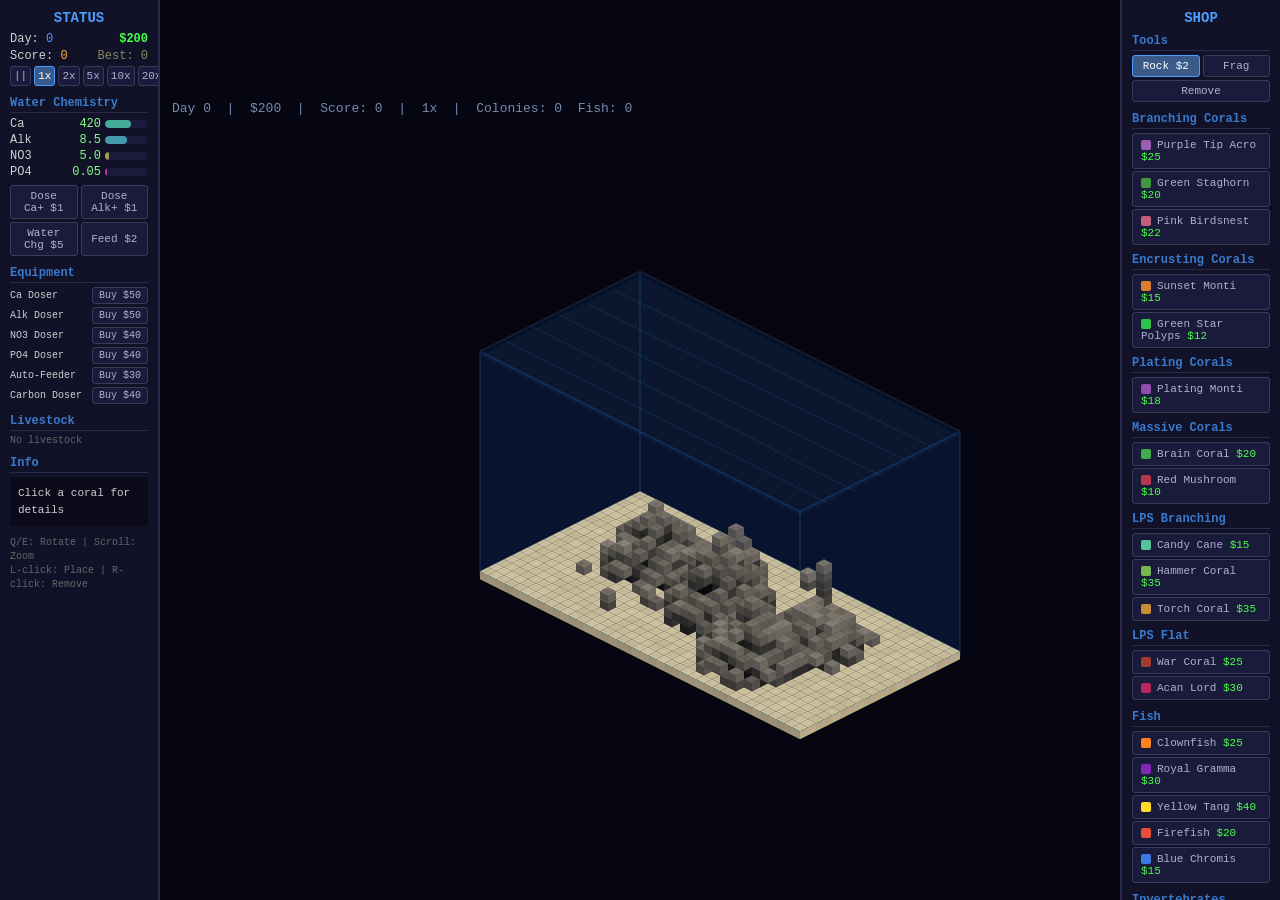
==== reef-tank-sim/index.html @ ba135fde "Initial site" ====
<!DOCTYPE html>
<html lang="en">
<head>
<meta charset="UTF-8">
<title>Reef Tank Simulator</title>
<style>
* { margin: 0; padding: 0; box-sizing: border-box; }
body { background: #0a0a1a; color: #d0d0d0; font-family: 'Courier New', monospace; overflow: hidden; }
#game { display: flex; height: 100vh; }
.panel { width: 220px; background: #111128; padding: 10px; overflow-y: auto; font-size: 12px; }
#leftPanel { border-right: 2px solid #2a2a4a; }
#rightPanel { border-left: 2px solid #2a2a4a; }
#viewport { flex: 1; display: flex; align-items: center; justify-content: center; position: relative; background: #060612; }
canvas#tank { display: block; cursor: crosshair; }
canvas#hit { display: none; }
.panel h2 { color: #4a9eff; font-size: 14px; margin-bottom: 6px; text-align: center; }
.panel h3 { color: #3a7acc; font-size: 12px; margin: 8px 0 4px; border-bottom: 1px solid #2a2a4a; padding-bottom: 2px; }
.section { margin-bottom: 10px; }
.row { display: flex; align-items: center; gap: 6px; margin: 3px 0; }
button { background: #1a1a3a; color: #b0b0d0; border: 1px solid #3a3a5a; padding: 4px 8px; cursor: pointer; font-family: inherit; font-size: 11px; border-radius: 3px; }
button:hover { background: #2a2a5a; }
button.active { background: #3a5a8a; border-color: #4a9eff; color: #fff; }
.time-btns { display: flex; gap: 3px; }
.time-btns button { flex: 1; padding: 3px; }
.species-btn { display: block; width: 100%; text-align: left; margin: 2px 0; padding: 5px 8px; }
.species-btn .swatch { display: inline-block; width: 10px; height: 10px; border-radius: 2px; margin-right: 6px; vertical-align: middle; }
.tool-btns { display: flex; gap: 3px; flex-wrap: wrap; }
.tool-btns button { flex: 1; min-width: 50px; }
#info { background: #0a0a1a; padding: 8px; border-radius: 4px; min-height: 40px; font-size: 11px; line-height: 1.5; }
.hint { color: #666; font-size: 10px; margin-top: 8px; line-height: 1.4; }
.chem-row { display: flex; align-items: center; margin: 2px 0; }
.chem-label { width: 36px; }
.chem-val { width: 55px; text-align: right; margin-right: 4px; }
.chem-bar { flex: 1; height: 8px; background: #1a1a3a; border-radius: 4px; overflow: hidden; }
.chem-fill { height: 100%; border-radius: 4px; }
.action-btns { display: grid; grid-template-columns: 1fr 1fr; gap: 3px; margin-top: 6px; }
.equip-row { display: flex; align-items: center; gap: 4px; margin: 3px 0; font-size: 10px; }
.equip-row label { flex: 1; }
.equip-row input[type=checkbox] { margin: 0; }
.equip-buy { font-size: 10px; padding: 2px 6px; }
.equip-pm { font-size: 11px; padding: 1px 5px; min-width: 20px; cursor: pointer; background: #334; color: #ccc; border: 1px solid #556; border-radius: 3px; }
.equip-pm:hover { background: #445; }
.equip-val { min-width: 28px; text-align: center; display: inline-block; }
</style>
</head>
<body>
<div id="game">
  <div id="leftPanel" class="panel">
    <h2>STATUS</h2>
    <div class="section">
      <div class="row" style="justify-content:space-between">
        <label>Day: <span id="dayNum" style="color:#4a9eff">0</span></label>
        <label style="color:#4aff4a;font-weight:bold">$<span id="cashDisplay">200</span></label>
      </div>
      <div class="row" style="justify-content:space-between">
        <label>Score: <span id="scoreDisplay" style="color:#ffaa44">0</span></label>
        <label style="color:#886">Best: <span id="hiScoreDisplay">0</span></label>
      </div>
      <div class="time-btns">
        <button onclick="setSpeed(0)" id="sp0">||</button>
        <button onclick="setSpeed(1)" id="sp1" class="active">1x</button>
        <button onclick="setSpeed(2)" id="sp2">2x</button>
        <button onclick="setSpeed(5)" id="sp5">5x</button>
        <button onclick="setSpeed(10)" id="sp10">10x</button>
        <button onclick="setSpeed(20)" id="sp20">20x</button>
      </div>
    </div>
    <div class="section">
      <h3>Water Chemistry</h3>
      <div id="chemDisplay"></div>
      <div class="action-btns">
        <button onclick="doseCa()">Dose Ca+ $1</button>
        <button onclick="doseAlk()">Dose Alk+ $1</button>
        <button onclick="waterChange()">Water Chg $5</button>
        <button onclick="feed()">Feed $2</button>
      </div>
    </div>
    <div class="section">
      <h3>Equipment</h3>
      <div id="equipPanel"></div>
    </div>
    <div class="section">
      <h3>Livestock</h3>
      <div id="livestockList" style="font-size:10px;max-height:120px;overflow-y:auto"></div>
    </div>
    <div class="section">
      <h3>Info</h3>
      <div id="info">Click a coral for details</div>
    </div>
    <div class="hint">
      Q/E: Rotate | Scroll: Zoom<br>
      L-click: Place | R-click: Remove
    </div>
  </div>
  <div id="viewport">
    <canvas id="tank"></canvas>
    <canvas id="hit"></canvas>
  </div>
  <div id="rightPanel" class="panel">
    <h2>SHOP</h2>
    <div class="section">
      <h3>Tools</h3>
      <div class="tool-btns">
        <button id="tool-rock" class="active" onclick="selectTool('rock')">Rock $2</button>
        <button id="tool-frag" onclick="selectTool('frag')">Frag</button>
        <button id="tool-remove" onclick="selectTool('remove')">Remove</button>
      </div>
    </div>
    <div class="section">
      <h3>Branching Corals</h3>
      <div id="branchingList"></div>
      <h3>Encrusting Corals</h3>
      <div id="encrustingList"></div>
      <h3>Plating Corals</h3>
      <div id="platingList"></div>
      <h3>Massive Corals</h3>
      <div id="massiveList"></div>
      <h3>LPS Branching</h3>
      <div id="lps_branchList"></div>
      <h3>LPS Flat</h3>
      <div id="lps_flatList"></div>
    </div>
    <div class="section">
      <h3>Fish</h3>
      <div id="fishShop"></div>
    </div>
    <div class="section">
      <h3>Invertebrates</h3>
      <div id="invertShop"></div>
    </div>
    <div class="section">
      <h3>Difficulty</h3>
      <div class="tool-btns">
        <button id="diff-easy" onclick="setDifficulty('easy')">Easy</button>
        <button id="diff-medium" class="active" onclick="setDifficulty('medium')">Medium</button>
        <button id="diff-hard" onclick="setDifficulty('hard')">Hard</button>
      </div>
      <h3>Presets</h3>
      <div class="tool-btns">
        <button onclick="generatePreset()">Random Reef</button>
        <button onclick="clearTank()">Clear All</button>
      </div>
    </div>
  </div>
</div>

<script>
// ============================================================
// CONFIGURATION
// ============================================================
const TANK_W = 40, TANK_D = 20, TANK_H = 28;
const TILE_W = 16, TILE_H = 8, BLOCK_H = 8;
const EMPTY = 0, SAND = 1, ROCK = 2, ALGAE = 3;
const CANVAS_W = 960, CANVAS_H = 720;
const SUBVOX = 3; // sub-voxels per macro-voxel axis (3×3×3 = 27 per macro cell)
function hash2(a,b){let h=Math.sin(a*127.1+b*311.7)*43758.5453;return h-Math.floor(h);}

// ============================================================
// SPECIES
// ============================================================
const SPECIES = [
  { id:0, name:'Purple Tip Acro', type:'branching', subType:'branching', baseColor:[155,95,175], tipColor:[120,165,240],
    variant:{base:[155,95,175],accent:[120,165,240]},
    growthRate:0.075, maxSize:400 },
  { id:1, name:'Green Staghorn', type:'branching', subType:'branching', baseColor:[65,150,65], tipColor:[105,215,125],
    variant:{base:[65,150,65],accent:[105,215,125]},
    growthRate:0.06, maxSize:500 },
  { id:2, name:'Pink Birdsnest', type:'branching', subType:'branching', baseColor:[195,95,125], tipColor:[235,155,175],
    variant:{base:[195,95,125],accent:[235,155,175]},
    growthRate:0.1, maxSize:350 },
  { id:3, name:'Sunset Monti', type:'encrusting', subType:'encrusting', baseColor:[220,125,45],
    variant:{base:[220,125,45],accent:[255,200,80]},
    growthRate:0.06, maxSize:500 },
  { id:4, name:'Green Star Polyps', type:'encrusting', subType:'encrusting', baseColor:[45,195,75],
    variant:{base:[45,195,75],accent:[160,255,180]},
    growthRate:0.1, maxSize:700 },
  { id:5, name:'Plating Monti', type:'plating', subType:'plating', baseColor:[145,75,175],
    variant:{base:[145,75,175],accent:[220,160,255]},
    growthRate:0.04, maxSize:400 },
  { id:6, name:'Brain Coral', type:'massive', subType:'massive', baseColor:[65,170,75],
    variant:{base:[65,170,75],accent:[180,230,120],ridgeFreq:3.5},
    growthRate:0.03, maxSize:280 },
  { id:7, name:'Red Mushroom', type:'massive', subType:'massive', baseColor:[180,55,75],
    variant:{base:[180,55,75],accent:[240,130,130],ridgeFreq:4.0},
    growthRate:0.04, maxSize:180 },
  { id:8, name:'Candy Cane', type:'lps_branch', subType:'lps_branch', baseColor:[85,195,155],
    variant:{base:[85,195,155],accent:[200,240,220],skeleton:[60,90,70],polypSize:2.0,polypRound:1.0,tentacles:false},
    growthRate:0.025, maxSize:220 },
  { id:9, name:'Hammer Coral', type:'lps_branch', subType:'lps_branch', baseColor:[120,180,80],
    variant:{base:[120,180,80],accent:[200,255,120],skeleton:[80,100,60],polypSize:2.0,polypRound:0.6,tentacles:true,tentacleLen:4,tentacleCount:10},
    growthRate:0.025, maxSize:250 },
  { id:10, name:'Torch Coral', type:'lps_branch', subType:'lps_branch', baseColor:[200,140,50],
    variant:{base:[200,140,50],accent:[255,220,100],skeleton:[90,80,60],polypSize:1.8,polypRound:0.6,tentacles:true,tentacleLen:5,tentacleCount:12},
    growthRate:0.025, maxSize:250 },
  { id:11, name:'War Coral', type:'lps_flat', subType:'lps_flat', baseColor:[160,60,50],
    variant:{base:[160,60,50],accent:[80,180,60],polypSize:1.6,polypSpacing:4.0,wallH:0.8},
    growthRate:0.025, maxSize:300 },
  { id:12, name:'Acan Lord', type:'lps_flat', subType:'lps_flat', baseColor:[180,40,90],
    variant:{base:[180,40,90],accent:[60,220,160],polypSize:2.0,polypSpacing:5.0,wallH:0.6},
    growthRate:0.03, maxSize:250 },
];

// Prices for corals
const CORAL_PRICES = [25, 20, 22, 15, 12, 18, 20, 10, 15, 35, 35, 25, 30];

const FISH_SPECIES = [
  { id:0, name:'Clownfish',    color:[255,130,30],  accent:[255,255,255], size:1.0, price:25, wasteRate:0.3 },
  { id:1, name:'Royal Gramma', color:[130,40,180],   accent:[240,210,40],  size:0.8, price:30, wasteRate:0.25 },
  { id:2, name:'Yellow Tang',  color:[255,220,40],   accent:[255,200,20],  size:1.4, price:40, wasteRate:0.5 },
  { id:3, name:'Firefish',     color:[230,80,60],    accent:[255,200,100], size:0.7, price:20, wasteRate:0.2 },
  { id:4, name:'Blue Chromis', color:[60,120,230],   accent:[80,180,255],  size:0.6, price:15, wasteRate:0.2 },
];

const INVERT_SPECIES = [
  { id:0, name:'Turbo Snail',    color:[120,100,70],  size:0.6, price:8,  speed:0.3, algaeRate:0.4, type:'cleaner' },
  { id:1, name:'Hermit Crab',    color:[180,80,50],   size:0.5, price:6,  speed:0.5, algaeRate:0.3, type:'cleaner' },
  { id:2, name:'Cleaner Shrimp', color:[220,60,40],   size:0.7, price:20, speed:0.8, algaeRate:0,   type:'decorative' },
  { id:3, name:'Nassarius Snail',color:[140,130,100], size:0.4, price:5,  speed:0.4, algaeRate:0.2, type:'cleaner' },
];

// ============================================================
// STATE
// ============================================================
let grid = [];
let colonies = [];
let nextColonyId = 1;
let water = { ca: 420, alk: 8.5, no3: 5.0, po4: 0.05 };
let day = 0, timeSpeed = 1, dayAccum = 0;
const DAY_MS = 3000;
let rotation = 0, rotAngle = 0, zoom = 1.0; // rotation=target(0-3), rotAngle=smooth(radians)
let currentTool = 'rock', selectedSpecies = 0;
let hoverInfo = null, lastTime = 0, animTime = 0;
let cash = 200;
let fish = [], nextFishId = 1;
let inverts = [], nextInvertId = 1;
let lastFeedDay = 0; // track when last fed
let score = 0, highScore = 0;
let difficulty = 'medium';
const DIFF = {
  easy:   { startCash: 300, paycheck: 50, label: 'Easy' },
  medium: { startCash: 200, paycheck: 38,  label: 'Medium' },
  hard:   { startCash: 100, paycheck: 25,  label: 'Hard' },
};

// Equipment
let equipment = {
  doserCa: { owned: false, enabled: false, amount: 1.0 },  // mL/day
  doserAlk: { owned: false, enabled: false, amount: 1.0 }, // mL/day
  doserNo3: { owned: false, enabled: false, amount: 1.0 }, // mL/day
  doserPo4: { owned: false, enabled: false, amount: 1.0 }, // mL/day
  autoFeeder: { owned: false, enabled: false, amount: 1.0 }, // 0.5-2.0 multiplier
  carbonDoser: { owned: false, enabled: false, amount: 1.0 }, // NO3/PO4 reduction
};

// Voxel lookup cache for rendering
let voxelLookup = new Map();
let lightMap = null; // 3D light levels, recomputed each growth tick
let subVoxelMacroMap = new Map(); // macro cell key → [{sv, colony}]

const canvas = document.getElementById('tank');
const ctx = canvas.getContext('2d');
const hitCanvas = document.getElementById('hit');
const hitCtx = hitCanvas.getContext('2d', { willReadFrequently: true });
canvas.width = CANVAS_W; canvas.height = CANVAS_H;
hitCanvas.width = CANVAS_W; hitCanvas.height = CANVAS_H;

// ============================================================
// GRID
// ============================================================
function initGrid() {
  grid = [];
  for (let x = 0; x < TANK_W; x++) {
    grid[x] = [];
    for (let y = 0; y < TANK_D; y++) {
      grid[x][y] = new Uint8Array(TANK_H); // faster than plain array
      grid[x][y][0] = SAND;
    }
  }
  colonies = []; nextColonyId = 1; day = 0; dayAccum = 0;
  water = { ca: 420, alk: 8.5, no3: 5.0, po4: 0.05 };
  cash = DIFF[difficulty].startCash; fish = []; nextFishId = 1; inverts = []; nextInvertId = 1; lastFeedDay = 0;
  equipment = {
    doserCa: { owned: false, enabled: false, amount: 1.0 },
    doserAlk: { owned: false, enabled: false, amount: 1.0 },
    doserNo3: { owned: false, enabled: false, amount: 1.0 },
    doserPo4: { owned: false, enabled: false, amount: 1.0 },
    autoFeeder: { owned: false, enabled: false, amount: 1.0 },
    carbonDoser: { owned: false, enabled: false, amount: 1.0 },
  };
}
initGrid();

function inBounds(x,y,z) { return x>=0&&x<TANK_W&&y>=0&&y<TANK_D&&z>=0&&z<TANK_H; }
function getCell(x,y,z) { return inBounds(x,y,z) ? grid[x][y][z] : 255; }
function setCell(x,y,z,v) { if(inBounds(x,y,z)) grid[x][y][z]=v; }
function isSolid(x,y,z) { const c=getCell(x,y,z); return c>0&&c!==255; }
function isEmpty(x,y,z) { return inBounds(x,y,z)&&grid[x][y][z]===EMPTY; }
function isCoralCell(v) { return v>=100&&v<255; }
function cId(v) { return v-100; }
function cCell(id) { return id+100; }
function getColony(id) { return colonies.find(c=>c.id===id); }

// ============================================================
// SUB-VOXEL GROWTH STATE FACTORIES
// ============================================================
function createGrowthState(sp) {
  switch(sp.subType) {
    case 'massive': return _createMassiveGrowth(sp.variant);
    case 'branching': return _createBranchingGrowth(sp.variant);
    case 'encrusting': return _createEncrustingGrowth(sp.variant);
    case 'plating': return _createPlatingGrowth(sp.variant);
    case 'lps_flat': return _createLPSFlatGrowth(sp.variant);
    case 'lps_branch': return _createLPSBranchGrowth(sp.variant);
  }
}

function _createMassiveGrowth(variant) {
  return {
    type:'massive', variant, radius:0.5, voxels:[], voxSet:new Set(), maxRadius:6*SUBVOX,
    tick(amount) {
      this.radius = Math.min(this.maxRadius, this.radius + amount * 0.4);
      const r=this.radius, flatness=0.75, freq=variant.ridgeFreq||3.5, grooveDepth=1.5+(r/SUBVOX)*0.6;
      const s=freq/3.5;
      function hh(px,py){let h=Math.sin(px*127.1+py*311.7)*43758.5453;return h-Math.floor(h);}
      function meander(px,py){
        return Math.sin(px*0.45*s+py*0.25*s+1)+Math.sin(px*0.2*s-py*0.4*s+2.3)*0.8
          +Math.sin(px*0.35*s+py*0.35*s+0.5)*0.6+Math.sin(px*0.15*s-py*0.3*s-1.2)*0.4
          +(hh(Math.floor(px*0.7),Math.floor(py*0.7))-0.5)*0.6;
      }
      function carve(px,py){return grooveDepth/(1+Math.exp(meander(px,py)*3));}
      const ir=Math.ceil(r), maxH=Math.ceil(r*flatness)+2;
      for(let x=-ir;x<=ir;x++) for(let y=-ir;y<=ir;y++){
        const c=carve(x,y), isValley=c>grooveDepth*0.6, isRidge=c<grooveDepth*0.15;
        for(let z=0;z<=maxH;z++){
          const k=`${x},${y},${z}`;
          if(this.voxSet.has(k)) continue;
          const d=Math.sqrt(x*x+y*y+(z/flatness)*(z/flatness));
          if(d<=r-c+0.3 && d<=r+1){
            this.voxSet.add(k);
            this.voxels.push({x,y,z,shell:Math.ceil(d/SUBVOX),isRidge,isValley});
          }
        }
      }
    }
  };
}

function _createEncrustingGrowth(variant) {
  // Surface-following encrusting: flood fills over rock/sand terrain at macro level
  return {
    type:'encrusting', variant, voxels:[], voxSet:new Set(),
    // Frontier and cells track macro-cell offsets relative to origin
    frontier: [], macroCells: new Set(), colony: null,
    _fillSubVoxels(dx, dy, dz) {
      const thickness = Math.max(1, Math.ceil(SUBVOX * 0.4));
      for (let sx = 0; sx < SUBVOX; sx++) for (let sy = 0; sy < SUBVOX; sy++) {
        const vx = dx * SUBVOX + sx, vy = dy * SUBVOX + sy, vz = dz * SUBVOX;
        for (let tz = 0; tz < thickness; tz++) {
          const k = `${vx},${vy},${vz + tz}`;
          if (!this.voxSet.has(k)) {
            this.voxSet.add(k);
            const d = Math.sqrt(vx * vx + vy * vy);
            const ph = Math.sin(vx * 7.3 + vy * 13.1) * 43758.5453;
            const isPolyp = (ph - Math.floor(ph)) > 0.84 && tz === thickness - 1;
            this.voxels.push({x: vx, y: vy, z: vz + tz, shell: Math.ceil(d / SUBVOX), isPolyp, isBump: false});
          }
        }
      }
    },
    _findSurface(wx, wy, refZ) {
      // Scan z levels near refZ to find a surface (solid below, empty/coral above)
      const cv = this.colony ? cCell(this.colony.id) : -1;
      for (let dz = 2; dz >= -3; dz--) {
        const mz = refZ + dz;
        if (!inBounds(wx, wy, mz)) continue;
        const below = getCell(wx, wy, mz);
        const above = getCell(wx, wy, mz + 1);
        if ((below === ROCK || below === SAND) && (above === EMPTY || above === cv)) {
          return mz + 1; // the cell just above the surface
        }
      }
      return -1;
    },
    tick(amount) {
      if (!this.colony) return;
      const ox = this.colony.originX, oy = this.colony.originY, oz = this.colony.originZ;
      // Seed origin cell on first tick
      if (this.macroCells.size === 0) {
        const sz = this._findSurface(ox, oy, oz - 1);
        const dz = sz >= 0 ? sz - oz : 0;
        const mk = `0,0,${dz}`;
        this.macroCells.add(mk);
        this.frontier.push({dx: 0, dy: 0, dz, wz: sz >= 0 ? sz : oz});
        this._fillSubVoxels(0, 0, dz);
      }
      const steps = Math.ceil(amount * 1.5);
      const dirs = [[1,0],[-1,0],[0,1],[0,-1]];
      for (let s = 0; s < steps && this.frontier.length > 0; s++) {
        const fi = Math.floor(Math.random() * this.frontier.length);
        const fc = this.frontier[fi];
        // Don't remove from frontier - let it keep expanding from edges
        let expanded = false;
        // Shuffle dirs
        for (let i = dirs.length - 1; i > 0; i--) { const j = Math.floor(Math.random() * (i+1)); [dirs[i],dirs[j]] = [dirs[j],dirs[i]]; }
        for (const [ddx, ddy] of dirs) {
          const ndx = fc.dx + ddx, ndy = fc.dy + ddy;
          const wx = ox + ndx, wy = oy + ndy;
          if (!inBounds(wx, wy, 0)) continue;
          const sz = this._findSurface(wx, wy, fc.wz - 1);
          if (sz < 0) continue;
          const ndz = sz - oz;
          const mk = `${ndx},${ndy},${ndz}`;
          if (this.macroCells.has(mk)) continue;
          this.macroCells.add(mk);
          this.frontier.push({dx: ndx, dy: ndy, dz: ndz, wz: sz});
          this._fillSubVoxels(ndx, ndy, ndz);
          expanded = true;
          break; // one expansion per step
        }
        // Remove exhausted frontier cells (all neighbors filled)
        if (!expanded) {
          this.frontier[fi] = this.frontier[this.frontier.length - 1];
          this.frontier.pop();
        }
      }
    }
  };
}

function _createPlatingGrowth(variant) {
  return {
    type:'plating', variant, radius:0.5, voxels:[], voxSet:new Set(), maxRadius:6*SUBVOX,
    tick(amount) {
      this.radius = Math.min(this.maxRadius, this.radius + amount * 0.5);
      const r=this.radius, thickness=Math.max(1,Math.ceil(SUBVOX*0.4)), ir=Math.ceil(r)+2;
      for(let x=-ir;x<=ir;x++) for(let y=-ir;y<=ir;y++){
        const d2=Math.sqrt(x*x+y*y);
        const en=Math.sin(x*0.8)*Math.cos(y*0.7)*1.8+Math.sin(x*1.5-y*0.9)*0.8;
        if(d2<=r+en){
          const bv=Math.sin(x*1.1+0.3)*Math.sin(y*1.1+0.7), isBump=bv>0.3;
          const h=thickness+(isBump?1:0);
          const ph=Math.sin(x*7.3+y*13.1)*43758.5453, isPolyp=(ph-Math.floor(ph))>0.84;
          for(let z=0;z<h;z++){
            const k=`${x},${y},${z}`;
            if(!this.voxSet.has(k)){
              this.voxSet.add(k);
              this.voxels.push({x,y,z,shell:Math.ceil(d2/SUBVOX),isPolyp:isPolyp&&z===h-1,isBump});
            }
          }
        }
      }
    }
  };
}

function _createLPSFlatGrowth(variant) {
  const pSize=variant.polypSize||1.6, pSpace=variant.polypSpacing||4.0;
  const wallH=variant.wallH||0.8, baseH=Math.max(1,Math.round(SUBVOX*0.35));
  const wallTop=baseH+Math.round(wallH*SUBVOX*0.5), moundMax=6*0.6, maxFull=6*SUBVOX;
  const polypCenters=[];
  const row_h=pSpace*0.866;
  for(let row=-Math.ceil(maxFull/row_h)-1;row<=Math.ceil(maxFull/row_h)+1;row++){
    for(let col=-Math.ceil(maxFull/pSpace)-1;col<=Math.ceil(maxFull/pSpace)+1;col++){
      let cx=col*pSpace+(((row%2)+2)%2)*pSpace*0.5, cy=row*row_h;
      cx+=(hash2(col*7+3,row*13+5)-0.5)*pSpace*0.3;
      cy+=(hash2(col*11+7,row*3+11)-0.5)*pSpace*0.3;
      polypCenters.push({cx,cy,r:pSize+(hash2(cx*3.1,cy*7.3)-0.5)*0.4});
    }
  }
  function nearP(px,py){let best=null,bd=Infinity;for(const pc of polypCenters){const d=Math.sqrt((px-pc.cx)**2+(py-pc.cy)**2);if(d<bd){bd=d;best=pc;}}return{polyp:best,dist:bd};}
  return {
    type:'lps_flat', variant, radius:0.5, voxels:[], voxSet:new Set(), maxRadius:maxFull,
    tick(amount) {
      this.radius=Math.min(this.maxRadius,this.radius+amount*0.4);
      const r=this.radius, ir=Math.ceil(r)+1;
      for(let x=-ir;x<=ir;x++) for(let y=-ir;y<=ir;y++){
        const d=Math.sqrt(x*x+y*y);
        if(d>r+1)continue;
        const{polyp,dist}=nearP(x,y);
        if(!polyp)continue;
        const isWall=dist>polyp.r*0.75, isPolypCenter=dist<polyp.r*0.25;
        const mf=1-d/(this.maxRadius+1);
        const extraH=Math.round(moundMax*mf*mf*(r/this.maxRadius));
        const topZ=(isWall?wallTop:baseH)+extraH;
        for(let z=0;z<=topZ;z++){
          const k=`${x},${y},${z}`;
          if(!this.voxSet.has(k)){
            this.voxSet.add(k);
            this.voxels.push({x,y,z,shell:Math.ceil(d/SUBVOX),isWall,isPolypFlesh:!isWall,isPolypCenter,polypEdge:dist/(polyp.r||1)});
          }
        }
      }
    }
  };
}

function _createBranchingGrowth(variant) {
  const tips=[{x:0,y:0,z:0,dx:0,dy:0,dz:1,gen:0,maxGen:60}];
  const initVox=[{x:0,y:0,z:0,shell:0,isTip:false,isPolyp:false}];
  const initSet=new Set(['0,0,0']);
  return {
    type:'branching', variant, voxels:initVox, voxSet:initSet, tips, tickCount:0, radius:1,
    tick(amount) {
      const steps=Math.ceil(amount);
      for(let s=0;s<steps;s++){
        this.tickCount++;
        const newT=[];
        for(let ti=this.tips.length-1;ti>=0;ti--){
          const tip=this.tips[ti];
          if(tip.gen>=tip.maxGen)continue;
          const nx=tip.x+tip.dx,ny=tip.y+tip.dy,nz=tip.z+tip.dz;
          const rx=Math.round(nx),ry=Math.round(ny),rz=Math.round(nz);
          const k=`${rx},${ry},${rz}`;
          if(!this.voxSet.has(k)){
            this.voxSet.add(k);
            this.voxels.push({x:rx,y:ry,z:rz,shell:Math.ceil(tip.gen/4),isTip:false,isPolyp:false});
          }
          tip.x=nx;tip.y=ny;tip.z=nz;tip.gen++;
          tip.dx+=(Math.random()-0.5)*0.15;tip.dy+=(Math.random()-0.5)*0.15;
          tip.dz+=(Math.random()-0.5)*0.05;tip.dz=Math.max(0.3,tip.dz);
          const mag=Math.sqrt(tip.dx*tip.dx+tip.dy*tip.dy+tip.dz*tip.dz);
          tip.dx/=mag;tip.dy/=mag;tip.dz/=mag;
          if(tip.gen>1&&Math.random()<0.15&&this.tips.length+newT.length<80){
            const a=Math.random()*Math.PI*2,sp2=0.5;
            const fdx=tip.dx*0.4+Math.cos(a)*sp2,fdy=tip.dy*0.4+Math.sin(a)*sp2;
            const fdz=0.6+Math.random()*0.3;
            const fm=Math.sqrt(fdx*fdx+fdy*fdy+fdz*fdz);
            newT.push({x:tip.x,y:tip.y,z:tip.z,dx:fdx/fm,dy:fdy/fm,dz:fdz/fm,gen:0,maxGen:60});
          }
        }
        this.tips.push(...newT);
      }
      this.radius = Math.max(this.radius, this.tickCount * 0.3);
      // Mark tips
      const vs=this.voxSet;
      for(const v of this.voxels){v.isTip=false;v.isPolyp=false;}
      for(const v of this.voxels){
        let hasAbove=false;
        for(let dz=1;dz<=4;dz++){
          if(vs.has(`${v.x},${v.y},${v.z+dz}`)||vs.has(`${v.x+1},${v.y},${v.z+dz}`)||
             vs.has(`${v.x-1},${v.y},${v.z+dz}`)||vs.has(`${v.x},${v.y+1},${v.z+dz}`)||
             vs.has(`${v.x},${v.y-1},${v.z+dz}`)){hasAbove=true;break;}
        }
        if(!hasAbove)v.isTip=true;
        else if(!vs.has(`${v.x},${v.y},${v.z+1}`)){
          const h=Math.sin(v.x*12.9898+v.y*78.233+v.z*37.719)*43758.5453;
          v.isPolyp=(h-Math.floor(h))>0.84;
        }
      }
    }
  };
}

function _createLPSBranchGrowth(variant) {
  const pR=variant.polypSize||2.0, roundness=variant.polypRound||0.6;
  const initZ=Math.round(pR)+1;
  const heads=[{x:0,y:0,z:initZ,dx:0,dy:0,dz:1,gen:0,alive:true,trail:[{x:0,y:0,z:0},{x:0,y:0,z:initZ}]}];
  // Pre-deposit initial skeleton from z=0 to head start
  const initSkel=[], initSkelSet=new Set();
  for(let z=0;z<=initZ;z++){
    for(let sdx=-1;sdx<=1;sdx++) for(let sdy=-1;sdy<=1;sdy++){
      if(sdx*sdx+sdy*sdy>1.5)continue;
      const k=`${sdx},${sdy},${z}`;
      if(!initSkelSet.has(k)){
        initSkelSet.add(k);
        initSkel.push({x:sdx,y:sdy,z,shell:1,isSkeleton:true,isPolyp:false,isPolypCenter:false,polypEdge:1});
      }
    }
  }
  const state={
    type:'lps_branch', variant, skelVoxels:initSkel, skelSet:initSkelSet,
    voxels:[], voxSet:new Set(), heads, tipPositions:[], polypRadius:pR, tickCount:0, radius:1,
    tick(amount) {
      const numSteps=Math.ceil(amount);
      for(let s=0;s<numSteps;s++){
        this.tickCount++;
        const newH=[];
        for(const head of this.heads){
          if(!head.alive)continue;
          head.x+=head.dx;head.y+=head.dy;head.z+=head.dz;head.gen++;
          head.trail.push({x:head.x,y:head.y,z:head.z});
          const prev=head.trail[head.trail.length-2],curr=head.trail[head.trail.length-1];
          const dx=curr.x-prev.x,dy=curr.y-prev.y,dz=curr.z-prev.z;
          const skelR=1,adx=Math.abs(dx),ady=Math.abs(dy),adz=Math.abs(dz);
          const lineSteps=Math.max(1,Math.ceil(Math.max(adx,ady,adz)));
          for(let i=0;i<=lineSteps;i++){
            const t=i/lineSteps;
            const px=Math.round(prev.x+dx*t),py=Math.round(prev.y+dy*t),pz=Math.round(prev.z+dz*t);
            for(let sdx=-skelR;sdx<=skelR;sdx++) for(let sdy=-skelR;sdy<=skelR;sdy++){
              if(sdx*sdx+sdy*sdy>skelR*skelR+0.5)continue;
              const k=`${px+sdx},${py+sdy},${pz}`;
              if(!this.skelSet.has(k)){
                this.skelSet.add(k);
                this.skelVoxels.push({x:px+sdx,y:py+sdy,z:pz,shell:1,isSkeleton:true,isPolyp:false,isPolypCenter:false,polypEdge:1});
              }
            }
          }
          head.dx+=(Math.random()-0.5)*0.08;head.dy+=(Math.random()-0.5)*0.08;
          head.dz=Math.max(0.5,head.dz+(Math.random()-0.5)*0.03);
          const mag=Math.sqrt(head.dx*head.dx+head.dy*head.dy+head.dz*head.dz);
          head.dx/=mag;head.dy/=mag;head.dz/=mag;
          if(head.gen>2&&Math.random()<0.12&&this.heads.length+newH.length<16){
            const sa=Math.random()*Math.PI*2,spr=0.4;
            head.dx+=Math.cos(sa)*spr;head.dy+=Math.sin(sa)*spr;
            const m1=Math.sqrt(head.dx*head.dx+head.dy*head.dy+head.dz*head.dz);
            head.dx/=m1;head.dy/=m1;head.dz/=m1;
            const ndx=head.dx-Math.cos(sa)*spr*2,ndy=head.dy-Math.sin(sa)*spr*2,ndz=head.dz;
            const m2=Math.sqrt(ndx*ndx+ndy*ndy+ndz*ndz);
            newH.push({x:head.x,y:head.y,z:head.z,dx:ndx/m2,dy:ndy/m2,dz:ndz/m2,gen:0,alive:true,trail:[{x:head.x,y:head.y,z:head.z}]});
          }
          if(head.gen>60)head.alive=false;
        }
        this.heads.push(...newH);
      }
      this.radius = Math.max(this.radius, this.tickCount * 0.4);
      // Rebuild combined voxels
      const polypVoxels=[],polypSet=new Set();
      this.tipPositions=[];
      for(const head of this.heads){
        if(!head.alive&&head.gen<35)continue;
        const hx=head.x,hy=head.y,hz=head.z;
        if(this.tipPositions.find(p=>Math.abs(p.x-hx)<1&&Math.abs(p.y-hy)<1&&Math.abs(p.z-hz)<1))continue;
        this.tipPositions.push({x:hx,y:hy,z:hz});
        const pr=pR+(hash2(hx*3.1+1,hz*2.7)-0.5)*0.3,flat=roundness;
        const maxDz=Math.ceil(pr*flat)+1;
        for(let ddx=-Math.ceil(pr)-1;ddx<=Math.ceil(pr)+1;ddx++)
          for(let ddy=-Math.ceil(pr)-1;ddy<=Math.ceil(pr)+1;ddy++)
            for(let ddz=-maxDz;ddz<=maxDz;ddz++){
              if(roundness<0.9&&ddz<0)continue;
              const dist=Math.sqrt(ddx*ddx+ddy*ddy+(ddz/flat)*(ddz/flat));
              if(dist<=pr+0.3){
                const x=Math.round(hx+ddx),y=Math.round(hy+ddy),z=Math.round(hz+ddz);
                const k=`${x},${y},${z}`;
                if(!polypSet.has(k)){
                  polypSet.add(k);
                  const cd=Math.sqrt(ddx*ddx+ddy*ddy)/pr;
                  polypVoxels.push({x,y,z,shell:1,isSkeleton:false,isPolyp:true,isPolypCenter:cd<0.3,polypEdge:cd});
                }
              }
            }
      }
      this.voxels=[...this.skelVoxels,...polypVoxels];
      this.voxSet=new Set(this.voxels.map(v=>`${v.x},${v.y},${v.z}`));
    }
  };
  state.tipPositions=[{x:0,y:0,z:pR+1}];
  return state;
}

// ============================================================
// COLONIES
// ============================================================
function createColony(spId, x, y, z) {
  const price = CORAL_PRICES[spId] || 15;
  if (cash < price) { showMsg('Not enough cash!'); return null; }
  cash -= price;
  const sp = SPECIES[spId];
  const id = nextColonyId++;
  const col = {
    id, speciesId: spId, species: sp,
    originX: x, originY: y, originZ: z,
    voxels: [], // macro-level voxels (derived from sub-voxels)
    age: 0, health: 1.0,
    growthState: createGrowthState(sp),
  };
  // Give encrusting growth a reference to its colony for terrain access
  if (col.growthState.type === 'encrusting') col.growthState.colony = col;
  // Initial growth tick to create starting sub-voxels
  col.growthState.tick(1);
  colonies.push(col);
  syncColonyMacro(col);
  rebuildSubVoxelMap();
  rebuildLookup();
  return col;
}

function syncColonyMacro(col) {
  const gs = col.growthState;
  if (!gs) return;
  const ox = col.originX, oy = col.originY, oz = col.originZ;
  const cv = cCell(col.id);
  // Clear old macro cells
  for (const v of col.voxels) {
    if (getCell(v.x, v.y, v.z) === cv) setCell(v.x, v.y, v.z, EMPTY);
  }
  // Rebuild from sub-voxels
  const macroSet = new Set();
  const newVoxels = [];
  for (const sv of gs.voxels) {
    const mx = ox + Math.floor(sv.x / SUBVOX);
    const my = oy + Math.floor(sv.y / SUBVOX);
    const mz = oz + Math.floor(sv.z / SUBVOX);
    if (!inBounds(mx, my, mz)) continue;
    const mk = mx * 10000 + my * 100 + mz;
    if (macroSet.has(mk)) continue;
    macroSet.add(mk);
    const cur = getCell(mx, my, mz);
    if (cur === EMPTY || cur === cv) {
      setCell(mx, my, mz, cv);
      newVoxels.push({ x: mx, y: my, z: mz, health: col.health, age: col.age });
    }
  }
  col.voxels = newVoxels;
}

function rebuildSubVoxelMap() {
  subVoxelMacroMap = new Map();
  for (const col of colonies) {
    const gs = col.growthState;
    if (!gs) continue;
    const ox = col.originX, oy = col.originY, oz = col.originZ;
    const cv = cCell(col.id);
    for (const sv of gs.voxels) {
      const mx = ox + Math.floor(sv.x / SUBVOX);
      const my = oy + Math.floor(sv.y / SUBVOX);
      const mz = oz + Math.floor(sv.z / SUBVOX);
      if (!inBounds(mx, my, mz)) continue;
      if (getCell(mx, my, mz) !== cv) continue;
      const mk = mx * 10000 + my * 100 + mz;
      if (!subVoxelMacroMap.has(mk)) subVoxelMacroMap.set(mk, []);
      subVoxelMacroMap.get(mk).push({ sv, colony: col });
    }
  }
}

function removeColony(id) {
  const col = getColony(id);
  if (!col) return;
  const cv = cCell(id);
  for (const v of col.voxels) { if(getCell(v.x,v.y,v.z)===cv) setCell(v.x,v.y,v.z,EMPTY); }
  colonies = colonies.filter(c => c.id !== id);
  rebuildSubVoxelMap();
  rebuildLookup();
}

function removeVoxelAt(x,y,z) {
  const v = getCell(x,y,z);
  if (v===SAND) return;
  if (v===ROCK||v===ALGAE) { setCell(x,y,z,EMPTY); return; }
  if (isCoralCell(v)) removeColony(cId(v));
}

function fragVoxelAt(x, y, z) {
  const val = getCell(x, y, z);
  if (!isCoralCell(val)) return -1;
  const colonyId = cId(val);
  const col = getColony(colonyId);
  if (!col) return -1;
  const speciesId = col.speciesId;
  const basePrice = CORAL_PRICES[speciesId] || 15;
  const gs = col.growthState;
  const ox = col.originX, oy = col.originY, oz = col.originZ;
  // The cut z-level in sub-voxel space
  const cutZ = (z - oz) * SUBVOX;

  // Massive / encrusting / plating / lps_flat: sell whole colony (SDF regrows holes)
  if (gs.type === 'massive' || gs.type === 'encrusting' || gs.type === 'plating' || gs.type === 'lps_flat') {
    const saleValue = Math.round(col.voxels.length * (basePrice / 8) * col.health);
    if (saleValue > 0) { cash += saleValue; showMsg(`Sold frag for $${saleValue}!`); }
    removeColony(colonyId);
    computeLightMap();
    return speciesId;
  }

  // Branching types: cut everything at and above clicked z
  const before = gs.voxels.length;
  const aboveCut = sv => sv.z >= cutZ;

  gs.voxels = gs.voxels.filter(sv => !aboveCut(sv));
  gs.voxSet = new Set(gs.voxels.map(v => `${v.x},${v.y},${v.z}`));

  if (gs.type === 'branching' && gs.tips) {
    gs.tips = gs.tips.filter(t => Math.round(t.z) < cutZ);
  }
  if (gs.type === 'lps_branch') {
    if (gs.skelVoxels) {
      gs.skelVoxels = gs.skelVoxels.filter(sv => !aboveCut(sv));
      gs.skelSet = new Set(gs.skelVoxels.map(v => `${v.x},${v.y},${v.z}`));
    }
    if (gs.heads) {
      gs.heads = gs.heads.filter(h => Math.round(h.z) < cutZ);
    }
  }

  const removedCount = before - gs.voxels.length;
  if (removedCount === 0) {
    // Clicked the base - just sell whole colony
    const saleValue = Math.round(col.voxels.length * (basePrice / 8) * col.health);
    if (saleValue > 0) { cash += saleValue; showMsg(`Sold frag for $${saleValue}!`); }
    removeColony(colonyId);
    computeLightMap();
    return speciesId;
  }

  const fragValue = Math.round(removedCount * (basePrice / 80) * col.health);
  if (fragValue > 0) { cash += fragValue; showMsg(`Fragged for $${fragValue}!`); }

  syncColonyMacro(col);
  if (col.voxels.length === 0) removeColony(colonyId);
  rebuildSubVoxelMap();
  rebuildLookup();
  computeLightMap();
  return speciesId;
}

function rebuildLookup() {
  voxelLookup = new Map();
  for (const col of colonies) {
    for (const v of col.voxels) {
      if (v.removed) continue;
      voxelLookup.set(v.x*10000+v.y*100+v.z, { vox:v, colony:col });
    }
  }
}

// ============================================================
// ISOMETRIC
// ============================================================
const FACE_DIRS = [
  { left:[0,1,0], right:[1,0,0] },
  { left:[1,0,0], right:[0,-1,0] },
  { left:[0,-1,0], right:[-1,0,0] },
  { left:[-1,0,0], right:[0,1,0] },
];

function txCoords(x,y,z) {
  const cx = TANK_W/2, cy = TANK_D/2;
  const dx = x - cx, dy = y - cy;
  const c = Math.cos(rotAngle), s = Math.sin(rotAngle);
  return [cx + dx*c - dy*s, cy + dx*s + dy*c, z];
}

// Project a tank corner to screen (for outline/water drawing)
function txCorner(x,y,z) {
  const [rx,ry] = txCoords(x,y,0);
  return isoP(rx,ry,z);
}

let offX=0, offY=0;
function calcOff() {
  offX = canvas.width / 2;
  offY = canvas.height / 2 + (TANK_W+TANK_D)*TILE_H/4*zoom - TANK_H*BLOCK_H/3*zoom;
}

function isoP(rx,ry,rz) {
  return [
    offX + (rx-ry)*TILE_W/2*zoom,
    offY + ((rx+ry)*TILE_H/2 - rz*BLOCK_H)*zoom
  ];
}

// ============================================================
// RENDERING HELPERS
// ============================================================
function hash(x,y,z) { return ((x*73856093)^(y*19349663)^(z*83492791))&0xFFFF; }

function colStr(r,g,b,a) {
  r=Math.max(0,Math.min(255,r|0)); g=Math.max(0,Math.min(255,g|0)); b=Math.max(0,Math.min(255,b|0));
  return a!==undefined ? `rgba(${r},${g},${b},${a})` : `rgb(${r},${g},${b})`;
}

function adjCol(c,f) { return [c[0]*f, c[1]*f, c[2]*f]; }
function mixCol(a,b,t) { return [a[0]+(b[0]-a[0])*t, a[1]+(b[1]-a[1])*t, a[2]+(b[2]-a[2])*t]; }

function fillPoly(c, pts, col) {
  c.fillStyle = colStr(...col);
  c.beginPath();
  c.moveTo(pts[0][0], pts[0][1]);
  for (let i=1;i<pts.length;i++) c.lineTo(pts[i][0], pts[i][1]);
  c.closePath(); c.fill();
}

function isOpaque(x,y,z) {
  const c=getCell(x,y,z);
  return c===SAND||c===ROCK;
}
function faceVis(wx,wy,wz) {
  const fd = FACE_DIRS[rotation];
  return {
    top: !isOpaque(wx,wy,wz+1),
    left: !isSolid(wx+fd.left[0], wy+fd.left[1], wz+fd.left[2]),
    right: !isSolid(wx+fd.right[0], wy+fd.right[1], wz+fd.right[2])
  };
}

// Standard iso cube (for rock, sand, hit canvas)
function drawCube(c, sx, sy, tw, th, bh, topCol, leftCol, rightCol, vis) {
  if (vis.left)
    fillPoly(c, [[-tw+sx,sy],[sx,th+sy],[sx,th+bh+sy],[-tw+sx,bh+sy]], leftCol);
  if (vis.right)
    fillPoly(c, [[tw+sx,sy],[sx,th+sy],[sx,th+bh+sy],[tw+sx,bh+sy]], rightCol);
  if (vis.top)
    fillPoly(c, [[sx,-th+sy],[tw+sx,sy],[sx,th+sy],[-tw+sx,sy]], topCol);
}

// ============================================================
// SUB-VOXEL CORAL RENDERING
// ============================================================

function getSubVoxelColor(sv, sp, variant, colony, gs) {
  // Use light at the macro cell containing this sub-voxel
  const mx = colony.originX + Math.floor(sv.x / SUBVOX);
  const my = colony.originY + Math.floor(sv.y / SUBVOX);
  const mz = colony.originZ + Math.floor(sv.z / SUBVOX);
  const ll = inBounds(mx,my,mz) ? getLight(mx, my, mz) : getLight(colony.originX, colony.originY, colony.originZ);
  const isDead = colony.health <= 0;
  if (isDead) return adjCol([190, 185, 178], ll);
  const base = variant.base, accent = variant.accent;
  const dark = adjCol(base, 0.45);
  const stage = Math.max(1, Math.ceil((gs.radius || 10) / SUBVOX));
  const shellFrac = Math.min(1, (sv.shell || 1) / Math.max(stage, 1));
  let col;
  switch (sp.subType) {
    case 'massive':
      if (sv.isValley) col = mixCol(adjCol(accent, 0.5), accent, shellFrac * 0.6);
      else if (sv.isRidge) col = mixCol(dark, adjCol(base, 1.1), shellFrac);
      else col = mixCol(dark, mixCol(base, accent, 0.3), shellFrac);
      break;
    case 'branching':
      if (sv.isTip) col = mixCol(adjCol(accent, 0.7), accent, shellFrac);
      else if (sv.isPolyp) col = mixCol(adjCol(accent, 0.5), adjCol(accent, 0.85), shellFrac);
      else col = mixCol(dark, base, shellFrac);
      break;
    case 'encrusting':
    case 'plating':
      if (sv.isPolyp) col = mixCol(adjCol(accent, 0.6), accent, shellFrac);
      else col = mixCol(dark, base, shellFrac);
      break;
    case 'lps_flat':
      if (sv.isWall) col = adjCol(base, 0.4 + shellFrac * 0.2);
      else if (sv.isPolypCenter) col = mixCol(adjCol(accent, 0.9), accent, 0.8);
      else col = mixCol(accent, base, Math.min(1, (sv.polypEdge || 0.5) * 1.3));
      break;
    case 'lps_branch': {
      const skel = variant.skeleton || adjCol(base, 0.4);
      if (sv.isSkeleton) col = adjCol(skel, 0.6 + shellFrac * 0.4);
      else if (sv.isPolypCenter) col = mixCol(adjCol(accent, 0.9), accent, 0.8);
      else if (sv.isPolyp) col = mixCol(accent, base, Math.min(1, (sv.polypEdge || 0.5) * 1.2));
      else col = mixCol(dark, base, shellFrac);
      break;
    }
    default: col = base.slice(); break;
  }
  col = adjCol(col, ll);
  const hFade = Math.max(0, 1 - colony.health) * 0.7;
  if (hFade > 0) col = mixCol(col, [180, 175, 170], hFade);
  return col;
}

function drawSubVoxelsAt(c, subs) {
  const stw = TILE_W / 2 * zoom / SUBVOX;
  const sth = TILE_H / 2 * zoom / SUBVOX;
  const sbh = BLOCK_H * zoom / SUBVOX;
  const fd = FACE_DIRS[rotation];
  // Project and sort sub-voxels
  const items = [];
  for (const { sv, colony } of subs) {
    const gs = colony.growthState;
    const wx = colony.originX + sv.x / SUBVOX;
    const wy = colony.originY + sv.y / SUBVOX;
    const wz = colony.originZ + (sv.z - (SUBVOX - 1)) / SUBVOX;
    const [rx, ry, rz] = txCoords(wx, wy, wz);
    const [sx, sy] = isoP(rx, ry, rz);
    items.push({ sv, colony, gs, sx, sy, rz, rs: rx + ry, rx });
  }
  items.sort((a, b) => {
    if (a.rz !== b.rz) return a.rz - b.rz;
    return a.rs !== b.rs ? a.rs - b.rs : a.rx - b.rx;
  });
  for (const item of items) {
    const { sv, colony, gs, sx, sy } = item;
    // Face culling
    const voxSet = gs.voxSet;
    const top = !voxSet.has(`${sv.x},${sv.y},${sv.z+1}`);
    const left = !voxSet.has(`${sv.x+fd.left[0]},${sv.y+fd.left[1]},${sv.z+fd.left[2]}`);
    const right = !voxSet.has(`${sv.x+fd.right[0]},${sv.y+fd.right[1]},${sv.z+fd.right[2]}`);
    if (!top && !left && !right) continue;
    const col = getSubVoxelColor(sv, colony.species, colony.species.variant, colony, gs);
    if (left)
      fillPoly(c, [[-stw+sx,sy],[sx,sth+sy],[sx,sth+sbh+sy],[-stw+sx,sbh+sy]], adjCol(col, 0.65));
    if (right)
      fillPoly(c, [[stw+sx,sy],[sx,sth+sy],[sx,sth+sbh+sy],[stw+sx,sbh+sy]], adjCol(col, 0.8));
    if (top) {
      fillPoly(c, [[sx,-sth+sy],[stw+sx,sy],[sx,sth+sy],[-stw+sx,sy]], col);
      // Polyp dots on top for branching/encrusting
      if ((colony.species.subType === 'encrusting' || colony.species.subType === 'plating' || colony.species.subType === 'branching') && sv.isPolyp && zoom > 0.5) {
        const accent = colony.species.variant.accent;
        c.fillStyle = `rgba(${accent[0]},${accent[1]},${accent[2]},0.8)`;
        c.beginPath(); c.arc(sx, sy, stw * 0.35, 0, Math.PI * 2); c.fill();
      }
    }
  }
}

function drawCoralTentacles(c, colony) {
  const gs = colony.growthState;
  const variant = colony.species.variant;
  if (!variant.tentacles || !gs.tipPositions) return;
  const stw = TILE_W / 2 * zoom / SUBVOX;
  const tLen = (variant.tentacleLen || 4) * stw * 2;
  const tCount = variant.tentacleCount || 10;
  const accent = variant.accent;
  for (const tip of gs.tipPositions) {
    const pr = gs.polypRadius || 2.5;
    const wx = colony.originX + tip.x / SUBVOX;
    const wy = colony.originY + tip.y / SUBVOX;
    const wz = colony.originZ + (tip.z + pr * 0.5 - (SUBVOX - 1)) / SUBVOX;
    const [rx, ry, rz] = txCoords(wx, wy, wz);
    const [tipSx, tipSy] = isoP(rx, ry, rz);
    for (let i = 0; i < tCount; i++) {
      const angle = (i / tCount) * Math.PI * 2;
      const bx = tipSx + Math.cos(angle + rotAngle) * pr * stw * 0.8;
      const by = tipSy + Math.sin(angle + rotAngle) * pr * stw * 0.4 - pr * stw * 0.3;
      c.strokeStyle = `rgba(${accent[0]},${accent[1]},${accent[2]},0.7)`;
      c.lineWidth = Math.max(1, stw * 0.4);
      c.lineCap = 'round';
      c.beginPath(); c.moveTo(bx, by);
      let cx2 = bx, cy2 = by;
      const phase = i * 2.1 + tip.x * 0.3 + tip.y * 0.7;
      const posture = (Math.sin(animTime * 0.8 + phase * 0.3) + 1) * 0.5;
      for (let s = 1; s <= 5; s++) {
        const frac = s / 5;
        const wiggle = Math.sin(animTime * 2.5 + phase + frac * 3) * tLen * 0.12;
        const vRise = Math.sin(frac * Math.PI) * tLen * 0.6;
        const vOut = Math.cos(angle + rotAngle) * tLen * frac * 0.15;
        const vX = bx + vOut + wiggle, vY = by - vRise;
        const hOut = Math.cos(angle + rotAngle) * tLen * frac * 0.5;
        const hDroop = frac * frac * tLen * 0.5;
        const hX = bx + hOut + wiggle;
        const hY = by - tLen * 0.1 + hDroop + Math.sin(angle + rotAngle) * tLen * frac * 0.15;
        cx2 = vX + (hX - vX) * posture;
        cy2 = vY + (hY - vY) * posture;
        c.lineTo(cx2, cy2);
      }
      c.stroke();
      if (variant.name === 'Hammer Coral') {
        const perpX = Math.cos(angle + rotAngle + Math.PI/2) * stw * 1.2;
        const perpY = Math.sin(angle + rotAngle + Math.PI/2) * stw * 0.5;
        c.strokeStyle = `rgba(${accent[0]},${accent[1]},${accent[2]},0.85)`;
        c.lineWidth = Math.max(1.5, stw * 0.5);
        c.beginPath(); c.moveTo(cx2-perpX, cy2-perpY); c.lineTo(cx2+perpX, cy2+perpY); c.stroke();
      } else {
        c.fillStyle = `rgba(${accent[0]},${accent[1]},${accent[2]},0.8)`;
        c.beginPath(); c.arc(cx2, cy2, stw * 0.5, 0, Math.PI * 2); c.fill();
      }
    }
  }
}

// Old renderers kept as fallback for colonies without growthState
function drawBranching(c, sx, sy, vox, col, ll) {
  const sp = col.species;
  const maxG = sp.maxGen;
  const tipCol = sp.tipColor || sp.baseColor;
  if (ll === undefined) ll = 1;

  // Find parent screen position
  let psx, psy, parentGen;
  if (vox.parentIdx >= 0 && vox.parentIdx < col.voxels.length) {
    const parent = col.voxels[vox.parentIdx];
    const [prx, pry, prz] = txCoords(parent.x, parent.y, parent.z);
    [psx, psy] = isoP(prx, pry, prz);
    parentGen = parent.gen;
  } else {
    psx = sx;
    psy = sy + BLOCK_H * zoom * 0.7;
    parentGen = -1;
  }

  // Color gradient from base to tip, darkened by light level
  const isDead = vox.dead || false;
  const vHealth = (vox.health !== undefined ? vox.health : 1);
  const genT = Math.min(1, vox.gen / maxG);
  const bCol = isDead ? [190, 185, 178]
    : mixCol(sp.baseColor, tipCol, genT * 0.8);
  const h = isDead ? 0 : (hash(vox.x, vox.y, vox.z) % 11) - 5;
  // Blend toward gray as health drops
  const healthFade = isDead ? 1 : Math.max(0, 1 - vHealth) * 0.7;
  bCol[0] = ((bCol[0]+h) * (1-healthFade) + 180*healthFade) * ll;
  bCol[1] = ((bCol[1]+h) * (1-healthFade) + 175*healthFade) * ll;
  bCol[2] = ((bCol[2]+h) * (1-healthFade) + 170*healthFade) * ll;

  // Width tapers: thick at base, thin at tips
  const maxW = zoom * 4;
  const minW = zoom * 1.2;
  const childW = maxW - genT * (maxW - minW);
  const parentGenT = parentGen >= 0 ? Math.min(1, parentGen / maxG) : 0;
  const parentW = parentGen >= 0
    ? maxW - parentGenT * (maxW - minW)
    : maxW * 1.3; // extra wide at rock attachment

  // Segment direction in screen space
  const dx = sx - psx, dy = sy - psy;
  const len = Math.sqrt(dx*dx + dy*dy);

  if (len > 0.3) {
    // Perpendicular vector for width
    const nx = -dy/len, ny = dx/len;

    // Main branch body (medium tone)
    fillPoly(c, [
      [psx + nx*parentW/2, psy + ny*parentW/2],
      [psx - nx*parentW/2, psy - ny*parentW/2],
      [sx - nx*childW/2, sy - ny*childW/2],
      [sx + nx*childW/2, sy + ny*childW/2],
    ], adjCol(bCol, 0.75));

    // Highlight strip along one edge (cylinder shading)
    const hlF = 0.38;
    fillPoly(c, [
      [psx + nx*parentW/2, psy + ny*parentW/2],
      [psx + nx*parentW/2*(1-hlF), psy + ny*parentW/2*(1-hlF)],
      [sx + nx*childW/2*(1-hlF), sy + ny*childW/2*(1-hlF)],
      [sx + nx*childW/2, sy + ny*childW/2],
    ], adjCol(bCol, 1.1));

    // Shadow strip along other edge
    const shF = 0.25;
    fillPoly(c, [
      [psx - nx*parentW/2, psy - ny*parentW/2],
      [psx - nx*parentW/2*(1-shF), psy - ny*parentW/2*(1-shF)],
      [sx - nx*childW/2*(1-shF), sy - ny*childW/2*(1-shF)],
      [sx - nx*childW/2, sy - ny*childW/2],
    ], adjCol(bCol, 0.55));

    // Polyp dots scattered along segment (living only)
    if (zoom > 0.5 && len > 3 && !isDead) {
      const h2 = hash(vox.x+7, vox.y+13, vox.z+3);
      const pulse = Math.sin(animTime*2.5 + h2*0.1) * 0.12 + 0.88;
      c.fillStyle = colStr(...adjCol(bCol, 1.45), 0.5);
      const nDots = Math.min(4, Math.max(1, Math.floor(len / (zoom * 7))));
      for (let i = 0; i < nDots; i++) {
        const t = 0.15 + (i + 0.5) / (nDots + 1) * 0.7;
        const dotSide = (((h2 >> (i*4)) & 1) ? 1 : -1) * childW * 0.2;
        const px = psx + dx*t + nx*dotSide;
        const py = psy + dy*t + ny*dotSide;
        const r = zoom * 0.85 * pulse * (1 - genT*0.3);
        c.beginPath(); c.arc(px, py, r, 0, Math.PI*2); c.fill();
      }
    }
  }

  // Tip: rounded bulb (living only)
  if (vox.isTip && !isDead) {
    const tipR = Math.max(childW * 0.85, zoom * 1.5);
    const pulse = Math.sin(animTime*2 + hash(vox.x,vox.y,vox.z)*0.1) * 0.08 + 0.92;
    // Bulb body
    c.fillStyle = colStr(...adjCol(bCol, 1.15));
    c.beginPath();
    c.ellipse(sx, sy - tipR*0.15, tipR*pulse, tipR*0.65*pulse, 0, 0, Math.PI*2);
    c.fill();
    // Specular highlight
    c.fillStyle = colStr(...adjCol(bCol, 1.6), 0.35);
    c.beginPath();
    c.arc(sx - tipR*0.15, sy - tipR*0.4, tipR*0.22, 0, Math.PI*2);
    c.fill();
  }
}

// --- ENCRUSTING ---
function drawEncrusting(c, sx, sy, vox, col, ll) {
  const sp = col.species;
  if (ll === undefined) ll = 1;
  const isDead = vox.dead || false;
  const vHealth = (vox.health !== undefined ? vox.health : 1);
  const h = isDead ? 0 : (hash(vox.x,vox.y,vox.z)%17)-8;
  const healthFade = isDead ? 1 : Math.max(0, 1 - vHealth) * 0.7;
  const col3 = [
    ((sp.baseColor[0]+h)*(1-healthFade) + 185*healthFade)*ll,
    ((sp.baseColor[1]+h)*(1-healthFade) + 180*healthFade)*ll,
    ((sp.baseColor[2]+h)*(1-healthFade) + 175*healthFade)*ll
  ];

  // Determine which surface we're coating
  const hasRockBelow = (getCell(vox.x,vox.y,vox.z-1)===ROCK || getCell(vox.x,vox.y,vox.z-1)===SAND);

  const tw = TILE_W/2 * zoom;
  const th = TILE_H/2 * zoom;
  // Thin profile: 30% of normal block height, positioned at bottom of voxel space
  const thinH = BLOCK_H * zoom * 0.3;
  const dropY = BLOCK_H * zoom * 0.7; // push down to sit on surface below

  const adjSy = sy + dropY;

  const vis = faceVis(vox.x, vox.y, vox.z);

  // Thin side faces
  if (vis.left)
    fillPoly(c, [[-tw+adjSy-adjSy+sx-tw+tw,adjSy-th+th],  // let me redo this cleanly
      [-tw+sx,adjSy],[sx,th+adjSy],[sx,th+thinH+adjSy],[-tw+sx,thinH+adjSy]], adjCol(col3, 0.65));

  // Actually let me just draw it with adjusted positions
  if (vis.left)
    fillPoly(c, [[-tw+sx,adjSy],[sx,th+adjSy],[sx,th+thinH+adjSy],[-tw+sx,thinH+adjSy]], adjCol(col3,0.65));
  if (vis.right)
    fillPoly(c, [[tw+sx,adjSy],[sx,th+adjSy],[sx,th+thinH+adjSy],[tw+sx,thinH+adjSy]], adjCol(col3,0.8));

  // Bumpy top surface: base diamond + raised polyp bumps
  fillPoly(c, [[sx,-th+adjSy],[tw+sx,adjSy],[sx,th+adjSy],[-tw+sx,adjSy]], col3);

  // Polyp bumps on top face (living only)
  if (zoom > 0.45 && !isDead) {
    const h2 = hash(vox.x*3+1, vox.y*7+2, vox.z*5+3);
    const pulse = Math.sin(animTime*2.0 + h2*0.05) * 0.12 + 0.88;
    const nPolyps = 5 + (h2 & 3);
    const bright = adjCol(col3, 1.3);
    const center = adjCol(col3, 1.5);
    for (let i = 0; i < nPolyps; i++) {
      const angle = ((h2 >> (i*3)) & 31) * 0.2;
      const dist = 0.2 + ((h2 >> (i*3+1)) & 7) * 0.08;
      const px = sx + Math.cos(angle) * tw * dist;
      const py = adjSy + Math.sin(angle) * th * dist;
      const pr = zoom * 1.0 * pulse;
      // Polyp body
      c.fillStyle = colStr(...bright, 0.8);
      c.beginPath(); c.arc(px, py, pr, 0, Math.PI*2); c.fill();
      // Polyp center dot
      c.fillStyle = colStr(...center, 0.5);
      c.beginPath(); c.arc(px, py, pr*0.4, 0, Math.PI*2); c.fill();
    }
  }
}

// --- MASSIVE ---
function drawMassive(c, sx, sy, vox, col, ll) {
  const sp = col.species;
  if (ll === undefined) ll = 1;
  const isDead = vox.dead || false;
  const vHealth = (vox.health !== undefined ? vox.health : 1);
  const h = isDead ? 0 : (hash(vox.x,vox.y,vox.z)%17)-8;
  const healthFade = isDead ? 1 : Math.max(0, 1 - vHealth) * 0.7;
  const col3 = [
    ((sp.baseColor[0]+h)*(1-healthFade) + 190*healthFade)*ll,
    ((sp.baseColor[1]+h)*(1-healthFade) + 185*healthFade)*ll,
    ((sp.baseColor[2]+h)*(1-healthFade) + 180*healthFade)*ll
  ];

  const tw = TILE_W/2 * zoom;
  const th = TILE_H/2 * zoom;
  const bh = BLOCK_H * zoom;

  const vis = faceVis(vox.x, vox.y, vox.z);

  // Sides: slightly rounded by drawing multiple layers with slight insets
  if (vis.left) {
    fillPoly(c, [[-tw+sx,sy],[sx,th+sy],[sx,th+bh+sy],[-tw+sx,bh+sy]], adjCol(col3,0.6));
    // Rounded edge highlight
    const inset = tw * 0.08;
    fillPoly(c, [[-tw+inset+sx,sy+inset*0.5],[sx-inset,th+sy],[sx-inset,th+bh*0.9+sy],[-tw+inset+sx,bh*0.9+sy]], adjCol(col3,0.7));
  }
  if (vis.right) {
    fillPoly(c, [[tw+sx,sy],[sx,th+sy],[sx,th+bh+sy],[tw+sx,bh+sy]], adjCol(col3,0.75));
    const inset = tw * 0.08;
    fillPoly(c, [[tw-inset+sx,sy+inset*0.5],[sx+inset,th+sy],[sx+inset,th+bh*0.9+sy],[tw-inset+sx,bh*0.9+sy]], adjCol(col3,0.85));
  }

  if (vis.top) {
    // Base diamond
    fillPoly(c, [[sx,-th+sy],[tw+sx,sy],[sx,th+sy],[-tw+sx,sy]], col3);

    // Dome: draw concentric shrinking ellipses going upward
    const domeH = bh * 0.22;
    const layers = 3;
    for (let i = layers; i >= 0; i--) {
      const t = i / layers;
      const layerCol = adjCol(col3, 1.0 + t*0.2);
      const lw = tw * (0.85 - t*0.3);
      const lh = th * (0.85 - t*0.3);
      c.fillStyle = colStr(...layerCol);
      c.beginPath();
      c.ellipse(sx, sy - domeH*t, lw, lh, 0, 0, Math.PI*2);
      c.fill();
    }

    // Brain/texture pattern on dome (living only)
    if (isDead) {} // dead = bare skeleton, no texture
    else {
    const h2 = hash(vox.x+5, vox.y+11, vox.z+7);
    if (sp.name === 'Brain Coral') {
      // Meandering ridge lines
      c.strokeStyle = colStr(...adjCol(col3, 0.55), 0.6);
      c.lineWidth = zoom * 1.2;
      for (let i = 0; i < 4; i++) {
        const startX = ((h2>>(i*4))&15) - 8;
        const startY = ((h2>>(i*4+2))&7) - 4;
        c.beginPath();
        c.moveTo(sx + startX*zoom*0.8, sy + startY*zoom*0.5);
        c.quadraticCurveTo(
          sx + startX*zoom*0.3 + (i%2?1:-1)*tw*0.3,
          sy + startY*zoom*0.2 - domeH*0.3,
          sx - startX*zoom*0.6,
          sy - startY*zoom*0.4
        );
        c.stroke();
      }
    } else if (sp.name === 'Red Mushroom') {
      // Radiating lines from center
      c.strokeStyle = colStr(...adjCol(col3, 0.7), 0.4);
      c.lineWidth = zoom * 0.8;
      for (let i = 0; i < 8; i++) {
        const angle = i * Math.PI/4 + (h2&3)*0.2;
        c.beginPath();
        c.moveTo(sx, sy - domeH*0.3);
        c.lineTo(sx + Math.cos(angle)*tw*0.6, sy + Math.sin(angle)*th*0.6 - domeH*0.1);
        c.stroke();
      }
    } else {
      // Candy cane: bright center dots
      const pulse = Math.sin(animTime*1.5 + h2) * 0.1 + 0.9;
      c.fillStyle = colStr(...adjCol(col3, 1.6), 0.5 * pulse);
      c.beginPath();
      c.arc(sx, sy - domeH*0.3, tw*0.15*pulse, 0, Math.PI*2);
      c.fill();
      for (let i = 0; i < 3; i++) {
        const a = i*Math.PI*2/3 + h2*0.1;
        c.beginPath();
        c.arc(sx+Math.cos(a)*tw*0.35, sy+Math.sin(a)*th*0.35-domeH*0.15, tw*0.1*pulse, 0, Math.PI*2);
        c.fill();
      }
    }
    } // end living texture
  }
}

// ============================================================
// ROCK / SAND RENDERING
// ============================================================
function drawRock(c, sx, sy, wx, wy, wz) {
  const h = (hash(wx,wy,wz)%21)-10;
  const ll = getLight(wx, wy, wz);
  const base = [(130+h)*ll, (120+h)*ll, (105+h)*ll];
  const tw = TILE_W/2*zoom, th = TILE_H/2*zoom, bh = BLOCK_H*zoom;
  const vis = faceVis(wx,wy,wz);
  if (!vis.top && !vis.left && !vis.right) return;

  drawCube(c, sx, sy, tw, th, bh, base, adjCol(base,0.7), adjCol(base,0.85), vis);

  // Rock texture: subtle cracks/spots
  if (zoom > 0.6 && vis.top) {
    const h2 = hash(wx*3,wy*5,wz*7);
    c.fillStyle = colStr(...adjCol(base,0.75), 0.3);
    for (let i = 0; i < 2; i++) {
      const px = sx + (((h2>>(i*6))&15)-7)*zoom*0.8;
      const py = sy + (((h2>>(i*6+3))&7)-3)*zoom*0.5;
      c.beginPath(); c.arc(px, py, zoom*1.5, 0, Math.PI*2); c.fill();
    }
  }
}

function drawSand(c, sx, sy, wx, wy, wz) {
  const h = (hash(wx,wy,wz)%13)-6;
  const base = [210+h, 195+h, 155+h];
  const tw = TILE_W/2*zoom, th = TILE_H/2*zoom, bh = BLOCK_H*zoom;
  const vis = faceVis(wx,wy,wz);
  if (!vis.top && !vis.left && !vis.right) return;
  drawCube(c, sx, sy, tw, th, bh, base, adjCol(base,0.75), adjCol(base,0.88), vis);

  // Sand ripple texture
  if (zoom > 0.6 && vis.top) {
    c.strokeStyle = colStr(...adjCol(base,0.85), 0.25);
    c.lineWidth = zoom * 0.6;
    c.beginPath();
    c.moveTo(sx-tw*0.5, sy); c.lineTo(sx+tw*0.5, sy);
    c.moveTo(sx-tw*0.3, sy-th*0.3); c.lineTo(sx+tw*0.3, sy+th*0.3);
    c.stroke();
  }
}

// ============================================================
// HIT CANVAS (always draws standard cubes for click detection)
// ============================================================
function drawHitVoxel(c, sx, sy, wx, wy, wz) {
  const tw = TILE_W/2*zoom, th = TILE_H/2*zoom, bh = BLOCK_H*zoom;
  const vis = faceVis(wx,wy,wz);
  if (!vis.top && !vis.left && !vis.right) return;
  const er = wx+1, eg = wy+1;
  if (vis.left)
    fillPoly(c, [[-tw+sx,sy],[sx,th+sy],[sx,th+bh+sy],[-tw+sx,bh+sy]], [er,eg,wz*4+1+1]);
  if (vis.right)
    fillPoly(c, [[tw+sx,sy],[sx,th+sy],[sx,th+bh+sy],[tw+sx,bh+sy]], [er,eg,wz*4+2+1]);
  if (vis.top)
    fillPoly(c, [[sx,-th+sy],[tw+sx,sy],[sx,th+sy],[-tw+sx,sy]], [er,eg,wz*4+0+1]);
}

// --- ALGAE ---
function drawAlgae(c, sx, sy, wx, wy, wz) {
  const vis = faceVis(wx, wy, wz);
  if (!vis.top && !vis.left && !vis.right) return;
  const tw = TILE_W/2*zoom, th = TILE_H/2*zoom;
  const bh = BLOCK_H*zoom * 0.3; // thin
  const off = BLOCK_H*zoom * 0.7; // offset to sit at bottom of voxel
  const ay = sy + off; // shifted down
  const ll = getLight(wx, wy, wz);
  const h = hash(wx, wy, wz);
  // Vary between green and brownish
  const green = (h % 3 === 0);
  const base = green ? [35+h%20, 95+h%25, 20+h%15] : [75+h%20, 65+h%15, 25+h%10];
  const tc = adjCol(base, ll);
  const lc = adjCol(base, ll * 0.7);
  const rc = adjCol(base, ll * 0.85);
  if (vis.left)
    fillPoly(c, [[-tw+sx,ay],[sx,th+ay],[sx,th+bh+ay],[-tw+sx,bh+ay]], lc);
  if (vis.right)
    fillPoly(c, [[tw+sx,ay],[sx,th+ay],[sx,th+bh+ay],[tw+sx,bh+ay]], rc);
  if (vis.top)
    fillPoly(c, [[sx,-th+ay],[tw+sx,ay],[sx,th+ay],[-tw+sx,ay]], tc);
  // Texture dots
  if (zoom > 0.5) {
    c.fillStyle = colStr(...adjCol(base, ll * 1.3), 0.5);
    for (let i = 0; i < 3; i++) {
      const dx = ((h >> (i*5)) % 7 - 3) * zoom * 2;
      const dy = ((h >> (i*3+1)) % 5 - 2) * zoom * 1.5;
      c.beginPath(); c.arc(sx + dx, ay + dy - zoom, zoom * 0.8, 0, Math.PI*2); c.fill();
    }
  }
}

// --- FISH & INVERT SPRITES ---
function drawFishSprite(c, f) {
  const [rx, ry, rz] = txCoords(f.x, f.y, f.z);
  const [sx, sy] = isoP(rx, ry, rz);
  const s = f.species.size * zoom * 6;
  const facing = f.vx > 0 ? 1 : -1;
  const col = f.species.color;
  const ll = getLight(Math.round(f.x), Math.round(f.y), Math.round(f.z));
  const bc = adjCol(col, ll);

  if (f.speciesId === 2) {
    // Yellow Tang: tall disc body with pointed snout
    // Disc body (taller than wide)
    c.fillStyle = colStr(...bc);
    c.beginPath();
    c.ellipse(sx, sy, s * 0.8, s * 1.1, 0, 0, Math.PI * 2);
    c.fill();
    // Pointed snout
    c.beginPath();
    c.moveTo(sx + facing * s * 0.7, sy);
    c.lineTo(sx + facing * s * 1.4, sy - s * 0.1);
    c.lineTo(sx + facing * s * 1.4, sy + s * 0.1);
    c.closePath();
    c.fill();
    // Tall dorsal fin (extends high above body)
    c.fillStyle = colStr(...adjCol(bc, 1.1), 0.8);
    c.beginPath();
    c.moveTo(sx - facing * s * 0.3, sy - s * 1.05);
    c.lineTo(sx + facing * s * 0.4, sy - s * 1.5);
    c.lineTo(sx + facing * s * 0.5, sy - s * 0.7);
    c.closePath();
    c.fill();
    // Anal fin (below body, mirrors dorsal)
    c.beginPath();
    c.moveTo(sx - facing * s * 0.3, sy + s * 1.05);
    c.lineTo(sx + facing * s * 0.4, sy + s * 1.4);
    c.lineTo(sx + facing * s * 0.5, sy + s * 0.7);
    c.closePath();
    c.fill();
    // Tail (forked)
    c.fillStyle = colStr(...adjCol(bc, 0.85));
    c.beginPath();
    c.moveTo(sx - facing * s * 0.75, sy);
    c.lineTo(sx - facing * s * 1.4, sy - s * 0.6);
    c.lineTo(sx - facing * s * 1.1, sy);
    c.lineTo(sx - facing * s * 1.4, sy + s * 0.6);
    c.closePath();
    c.fill();
    // White scalpel mark near tail
    c.fillStyle = 'rgba(255,255,255,0.7)';
    c.beginPath();
    c.ellipse(sx - facing * s * 0.55, sy, s * 0.08, s * 0.25, 0, 0, Math.PI * 2);
    c.fill();
    // Eye
    c.fillStyle = '#fff';
    c.beginPath();
    c.arc(sx + facing * s * 0.45, sy - s * 0.2, s * 0.18, 0, Math.PI * 2);
    c.fill();
    c.fillStyle = '#111';
    c.beginPath();
    c.arc(sx + facing * s * 0.5, sy - s * 0.2, s * 0.09, 0, Math.PI * 2);
    c.fill();
  } else {
    // Generic fish body
    c.fillStyle = colStr(...bc);
    c.beginPath();
    c.ellipse(sx, sy, s * 1.2, s * 0.6, 0, 0, Math.PI * 2);
    c.fill();
    // Tail
    c.beginPath();
    c.moveTo(sx - facing * s * 1.2, sy);
    c.lineTo(sx - facing * s * 2, sy - s * 0.5);
    c.lineTo(sx - facing * s * 2, sy + s * 0.5);
    c.closePath();
    c.fillStyle = colStr(...adjCol(bc, 0.8));
    c.fill();
    // Stripe/accent
    c.fillStyle = colStr(...adjCol(f.species.accent, ll), 0.6);
    c.beginPath();
    c.ellipse(sx + facing * s * 0.15, sy, s * 0.3, s * 0.55, 0, 0, Math.PI * 2);
    c.fill();
    // Eye
    c.fillStyle = '#fff';
    c.beginPath();
    c.arc(sx + facing * s * 0.7, sy - s * 0.15, s * 0.2, 0, Math.PI * 2);
    c.fill();
    c.fillStyle = '#111';
    c.beginPath();
    c.arc(sx + facing * s * 0.75, sy - s * 0.15, s * 0.1, 0, Math.PI * 2);
    c.fill();
    // Dorsal fin
    c.fillStyle = colStr(...adjCol(bc, 1.15), 0.7);
    c.beginPath();
    c.moveTo(sx - s * 0.2, sy - s * 0.55);
    c.lineTo(sx + s * 0.3, sy - s * 0.55 - s * 0.4);
    c.lineTo(sx + s * 0.5, sy - s * 0.5);
    c.closePath();
    c.fill();
  }
}

function drawInvertSprite(c, inv) {
  const [rx, ry, rz] = txCoords(inv.x, inv.y, inv.z);
  const [sx, sy] = isoP(rx, ry, rz);
  const s = inv.species.size * zoom * 5;
  const col = inv.species.color;
  const ll = getLight(Math.round(inv.x), Math.round(inv.y), Math.round(inv.z));
  const bc = adjCol(col, ll);

  if (inv.species.type === 'cleaner' && inv.speciesId <= 1) {
    // Snail/crab: oval body with shell
    c.fillStyle = colStr(...adjCol(bc, 0.8));
    c.beginPath();
    c.ellipse(sx, sy + s * 0.2, s * 0.8, s * 0.4, 0, 0, Math.PI * 2);
    c.fill();
    // Shell dome
    c.fillStyle = colStr(...bc);
    c.beginPath();
    c.ellipse(sx, sy - s * 0.1, s * 0.6, s * 0.6, 0, -Math.PI, 0);
    c.fill();
    // Shell highlight
    c.fillStyle = colStr(...adjCol(bc, 1.3), 0.4);
    c.beginPath();
    c.arc(sx - s * 0.15, sy - s * 0.3, s * 0.15, 0, Math.PI * 2);
    c.fill();
  } else {
    // Shrimp: elongated body with antennae
    c.fillStyle = colStr(...bc);
    c.beginPath();
    c.ellipse(sx, sy, s * 1.0, s * 0.35, 0, 0, Math.PI * 2);
    c.fill();
    // Antennae
    c.strokeStyle = colStr(...adjCol(bc, 1.2));
    c.lineWidth = zoom * 0.5;
    c.beginPath();
    c.moveTo(sx + s * 0.8, sy); c.lineTo(sx + s * 1.8, sy - s * 0.6);
    c.moveTo(sx + s * 0.8, sy); c.lineTo(sx + s * 1.6, sy + s * 0.3);
    c.stroke();
  }
}

function drawCreatures(c) {
  // Collect all creatures with depth info
  const items = [];
  for (const f of fish) {
    if (f.health <= 0) continue;
    const [rx, ry, rz] = txCoords(f.x, f.y, f.z);
    items.push({ type: 'fish', obj: f, rz, rs: rx + ry, rx });
  }
  for (const inv of inverts) {
    if (inv.health <= 0) continue;
    const [rx, ry, rz] = txCoords(inv.x, inv.y, inv.z);
    items.push({ type: 'invert', obj: inv, rz, rs: rx + ry, rx });
  }
  items.sort((a, b) => {
    if (a.rz !== b.rz) return a.rz - b.rz;
    return a.rs !== b.rs ? a.rs - b.rs : a.rx - b.rx;
  });
  for (const it of items) {
    if (it.type === 'fish') drawFishSprite(c, it.obj);
    else drawInvertSprite(c, it.obj);
  }
}

// ============================================================
// MAIN RENDER
// ============================================================
function getDrawOrder() {
  const voxels = [];
  for (let x=0;x<TANK_W;x++) for (let y=0;y<TANK_D;y++) for (let z=0;z<TANK_H;z++) {
    if (grid[x][y][z] !== EMPTY) {
      const [rx,ry,rz] = txCoords(x,y,z);
      voxels.push({x,y,z,rx,ry,rz});
    }
  }
  voxels.sort((a,b) => {
    if (a.rz!==b.rz) return a.rz-b.rz;
    const sa=a.rx+a.ry, sb=b.rx+b.ry;
    return sa!==sb ? sa-sb : a.rx-b.rx;
  });
  return voxels;
}

function drawTankOutline(c) {
  const tc = [[0,0],[TANK_W,0],[TANK_W,TANK_D],[0,TANK_D]];
  const corners = [[],[]];
  for (let ci=0;ci<2;ci++) {
    const z = ci*TANK_H;
    corners[ci] = tc.map(([x,y]) => txCorner(x,y,z));
  }

  // Draw all 4 walls semi-transparent (works at any rotation angle)
  c.fillStyle = 'rgba(15,40,90,0.15)';
  for (let i=0;i<4;i++) {
    const j=(i+1)%4;
    c.beginPath();
    c.moveTo(...corners[0][i]); c.lineTo(...corners[0][j]);
    c.lineTo(...corners[1][j]); c.lineTo(...corners[1][i]);
    c.closePath(); c.fill();
  }

  // Floor tint
  c.fillStyle = 'rgba(15,40,90,0.08)';
  c.beginPath();
  c.moveTo(...corners[0][0]); c.lineTo(...corners[0][1]);
  c.lineTo(...corners[0][2]); c.lineTo(...corners[0][3]);
  c.closePath(); c.fill();

  // Edges
  c.strokeStyle = 'rgba(70,140,220,0.2)';
  c.lineWidth = 1.5;
  c.beginPath();
  for (let i=0;i<4;i++) {
    c.moveTo(...corners[0][i]); c.lineTo(...corners[0][(i+1)%4]);
    c.moveTo(...corners[1][i]); c.lineTo(...corners[1][(i+1)%4]);
    c.moveTo(...corners[0][i]); c.lineTo(...corners[1][i]);
  }
  c.stroke();
}

function drawWater(c) {
  const tc = [[0,0],[TANK_W,0],[TANK_W,TANK_D],[0,TANK_D]];
  const wz = TANK_H;
  const bot = tc.map(([x,y]) => txCorner(x,y,0));
  const top = tc.map(([x,y]) => txCorner(x,y,wz));

  // All 4 water faces semi-transparent
  c.fillStyle = 'rgba(20,80,180,0.04)';
  for (let i=0;i<4;i++) {
    const j=(i+1)%4;
    c.beginPath();
    c.moveTo(...bot[i]); c.lineTo(...bot[j]);
    c.lineTo(...top[j]); c.lineTo(...top[i]);
    c.closePath(); c.fill();
  }

  // Water surface shimmer
  const surf = tc.map(([x,y]) => txCorner(x,y,wz-0.5));
  c.fillStyle = 'rgba(60,160,255,0.06)';
  c.beginPath();
  c.moveTo(...surf[0]); c.lineTo(...surf[1]); c.lineTo(...surf[2]); c.lineTo(...surf[3]);
  c.closePath(); c.fill();

  // Surface caustic lines
  c.strokeStyle = 'rgba(100,200,255,0.12)';
  c.lineWidth = zoom;
  const t = animTime * 0.3;
  for (let i = 0; i < 5; i++) {
    const frac = (i+1)/6;
    const wobble = Math.sin(t + i*1.3) * 3 * zoom;
    const a = [surf[0][0]+(surf[3][0]-surf[0][0])*frac+wobble, surf[0][1]+(surf[3][1]-surf[0][1])*frac+wobble];
    const b = [surf[1][0]+(surf[2][0]-surf[1][0])*frac-wobble, surf[1][1]+(surf[2][1]-surf[1][1])*frac-wobble];
    c.beginPath(); c.moveTo(...a); c.lineTo(...b); c.stroke();
  }
}

function drawPlacementPreview(c) {
  if (!hoverInfo || currentTool==='remove') return;
  const target = getPlacementTarget(hoverInfo);
  if (!target) return;
  const [rx,ry,rz] = txCoords(target.x,target.y,target.z);
  const [sx,sy] = isoP(rx,ry,rz);
  const tw=TILE_W/2*zoom, th=TILE_H/2*zoom, bh=BLOCK_H*zoom;
  c.globalAlpha = 0.35;
  const pc = currentTool==='rock' ? [140,130,115] : SPECIES[selectedSpecies].baseColor;
  drawCube(c, sx, sy, tw, th, bh, pc, adjCol(pc,0.7), adjCol(pc,0.85), {top:true,left:true,right:true});
  c.globalAlpha = 1.0;
}

function render() {
  ctx.fillStyle = '#060612';
  ctx.fillRect(0, 0, CANVAS_W, CANVAS_H);
  hitCtx.fillStyle = '#000';
  hitCtx.fillRect(0, 0, CANVAS_W, CANVAS_H);

  calcOff();
  drawTankOutline(ctx);

  const voxels = getDrawOrder();
  for (const v of voxels) {
    const [rx,ry,rz] = txCoords(v.x,v.y,v.z);
    const [sx,sy] = isoP(rx,ry,rz);
    const val = grid[v.x][v.y][v.z];

    // Hit canvas: always standard cubes
    drawHitVoxel(hitCtx, sx, sy, v.x, v.y, v.z);

    // Main canvas: type-specific rendering
    if (val === SAND) {
      drawSand(ctx, sx, sy, v.x, v.y, v.z);
    } else if (val === ROCK) {
      drawRock(ctx, sx, sy, v.x, v.y, v.z);
    } else if (val === ALGAE) {
      drawAlgae(ctx, sx, sy, v.x, v.y, v.z);
    } else if (isCoralCell(val)) {
      // Sub-voxel rendering
      const mk = v.x * 10000 + v.y * 100 + v.z;
      const subs = subVoxelMacroMap.get(mk);
      if (subs && subs.length > 0) {
        drawSubVoxelsAt(ctx, subs);
      }
    }
  }

  // Tentacles pass (drawn on top of all voxels)
  for (const col of colonies) {
    if (col.health > 0 && col.species.subType === 'lps_branch' && col.species.variant.tentacles) {
      drawCoralTentacles(ctx, col);
    }
  }

  drawCreatures(ctx);
  drawWater(ctx);
  drawPlacementPreview(ctx);

  // HUD
  ctx.fillStyle = 'rgba(180,210,255,0.65)';
  ctx.font = '13px Courier New';
  ctx.fillText(`Day ${day}  |  $${Math.floor(cash)}  |  Score: ${score}  |  ${timeSpeed===0?'PAUSED':timeSpeed+'x'}  |  Colonies: ${colonies.length}  Fish: ${fish.length}`, 12, 22);
}

// ============================================================
// HIT TESTING
// ============================================================
function getHitAt(mx,my) {
  const p = hitCtx.getImageData(mx,my,1,1).data;
  if (p[0]===0&&p[1]===0&&p[2]===0) return null;
  const x=p[0]-1, y=p[1]-1, bi=p[2]-1;
  const z=Math.floor(bi/4), face=bi%4;
  return inBounds(x,y,z) ? {x,y,z,face} : null;
}

function getPlacementTarget(hit) {
  if (!hit) return null;
  let tx=hit.x, ty=hit.y, tz=hit.z;
  if (hit.face===0) tz++;
  else if (hit.face===1) {
    const d=FACE_DIRS[rotation].left; tx+=d[0]; ty+=d[1]; tz+=d[2];
  } else if (hit.face===2) {
    const d=FACE_DIRS[rotation].right; tx+=d[0]; ty+=d[1]; tz+=d[2];
  }
  if (!inBounds(tx,ty,tz)||grid[tx][ty][tz]!==EMPTY) return null;
  return {x:tx,y:ty,z:tz};
}

// ============================================================
// LIGHT MAP
// ============================================================
function computeLightMap() {
  // Pass 1: trace light top-down per column. Each solid layer absorbs ~65%.
  const raw = [];
  for (let x = 0; x < TANK_W; x++) {
    raw[x] = [];
    for (let y = 0; y < TANK_D; y++) {
      raw[x][y] = new Float32Array(TANK_H);
      let l = 1.0;
      for (let z = TANK_H - 1; z >= 0; z--) {
        raw[x][y][z] = l;
        if (isSolid(x, y, z)) {
          const cv = getCell(x, y, z);
          if (cv === ALGAE) { l *= 0.7; }
          else if (isCoralCell(cv)) {
            const cc = getColony(cId(cv));
            if (cc && (cc.species.type === 'encrusting' || cc.species.type === 'plating' || cc.species.type === 'lps_flat')) { l *= 0.95; }
            else { l *= 0.35; }
          } else { l *= 0.35; }
        }
      }
    }
  }
  // Pass 2: soft shadow blur — blend with neighbors for penumbra
  lightMap = [];
  for (let x = 0; x < TANK_W; x++) {
    lightMap[x] = [];
    for (let y = 0; y < TANK_D; y++) {
      lightMap[x][y] = new Float32Array(TANK_H);
      for (let z = 0; z < TANK_H; z++) {
        let sum = raw[x][y][z] * 3, n = 3;
        for (const [dx,dy] of [[1,0],[-1,0],[0,1],[0,-1]]) {
          if (inBounds(x+dx,y+dy,z)) { sum += raw[x+dx][y+dy][z]; n++; }
        }
        lightMap[x][y][z] = Math.max(0.08, sum / n);
      }
    }
  }
}

function getLight(x, y, z) {
  if (!lightMap || !inBounds(x,y,z)) return 1.0;
  return lightMap[x][y][z];
}

// ============================================================
// CORAL GROWTH
// ============================================================
function growthMod() {
  let m = 1;
  if (water.ca<350) m*=0.2; else if(water.ca<400) m*=0.6; else if(water.ca>500) m*=0.7;
  if (water.alk<6) m*=0.2; else if(water.alk<7) m*=0.5; else if(water.alk>12) m*=0.6;
  // Low nutrients starve corals — they need NO3/PO4 to grow
  if (water.no3<1) m*=0.05; else if(water.no3<3) m*=0.3; else if(water.no3>30) m*=0.7;
  if (water.po4<0.01) m*=0.1; else if(water.po4<0.02) m*=0.4; else if(water.po4>0.5) m*=0.7;
  return m;
}

function consumeCA(amt) {
  water.ca -= amt*1; water.alk -= amt*0.15;
  water.ca = Math.max(200, water.ca);
  water.alk = Math.max(3, water.alk);
}

function simulateGrowth() {
  computeLightMap();

  let totalLiving = 0;

  for (const col of colonies) {
    col.age++;
    if (col.age < 5) continue;

    // Colony-level health based on best light across exposed cells
    let colLight = getLight(col.originX, col.originY, col.originZ);
    for (const v of col.voxels) {
      const vl = getLight(v.x, v.y, v.z);
      if (vl > colLight) colLight = vl;
    }
    if (colLight < 0.12) col.health -= 0.025;
    else if (colLight < 0.25) col.health -= 0.006;
    else col.health = Math.min(1, col.health + 0.008);

    // Nutrient starvation
    if (water.no3 < 1) col.health -= 0.02;
    else if (water.no3 < 3) col.health -= 0.005;
    if (water.po4 < 0.01) col.health -= 0.02;
    else if (water.po4 < 0.02) col.health -= 0.005;
    // Bad calcium/alk
    if (water.ca < 350) col.health -= 0.015;
    else if (water.ca < 400) col.health -= 0.004;
    if (water.alk < 6) col.health -= 0.015;
    else if (water.alk < 7) col.health -= 0.004;
    // Too-high nutrients toxic
    if (water.no3 > 40) col.health -= 0.02;
    else if (water.no3 > 25) col.health -= 0.006;
    if (water.po4 > 0.5) col.health -= 0.02;
    else if (water.po4 > 0.2) col.health -= 0.006;

    if (col.health <= 0) {
      col.health = 0;
      // Dead colony stays as skeleton until manually removed
    } else {
      totalLiving += col.voxels.length;

      // Sub-voxel growth tick
      const gs = col.growthState;
      if (gs) {
        const mod = growthMod();
        const amount = (col.species.growthRate || 0.03) * mod * col.health * 20;
        gs.tick(amount);
        syncColonyMacro(col);
        consumeCA(amount * 0.3);
      }
    }
  }

  // Corals consume nutrients (nitrate/phosphate uptake)
  water.no3 -= totalLiving * 0.006;
  water.po4 -= totalLiving * 0.00015;
  water.no3 = Math.max(0, water.no3);
  water.po4 = Math.max(0, water.po4);

  rebuildSubVoxelMap();
  rebuildLookup();
}

// ============================================================
// WATER
// ============================================================
function simulateWater() {
  water.no3 += 0.06; water.po4 += 0.001;
  water.ca -= 0.12; water.alk -= 0.02;
  water.ca = Math.max(200, Math.min(550, water.ca));
  water.alk = Math.max(3, Math.min(14, water.alk));
  water.no3 = Math.max(0, Math.min(100, water.no3));
  water.po4 = Math.max(0, Math.min(2, water.po4));
}

function waterChange() {
  if (cash < 5) { showMsg('Need $5 for water change!'); return; }
  cash -= 5;
  const t={ca:420,alk:8.5,no3:0,po4:0}, p=0.2;
  water.ca+=(t.ca-water.ca)*p; water.alk+=(t.alk-water.alk)*p;
  water.no3+=(t.no3-water.no3)*p; water.po4+=(t.po4-water.po4)*p;
}
function feed() {
  if (cash < 2) { showMsg('Need $2 to feed!'); return; }
  cash -= 2;
  water.no3+=3; water.po4+=0.08;
  lastFeedDay = day;
  for (const f of fish) f.fed = true;
}
function doseCa() {
  if (cash < 1) { showMsg('Need $1 to dose!'); return; }
  cash -= 1; water.ca+=15;
}
function doseAlk() {
  if (cash < 1) { showMsg('Need $1 to dose!'); return; }
  cash -= 1; water.alk+=0.8;
}

// ============================================================
// FISH & INVERT MANAGEMENT
// ============================================================
function buyFish(spId) {
  const sp = FISH_SPECIES[spId];
  if (cash < sp.price) { showMsg('Not enough cash!'); return; }
  cash -= sp.price;
  // Find random open water position
  let fx, fy, fz;
  for (let attempt = 0; attempt < 50; attempt++) {
    fx = 1 + Math.random() * (TANK_W - 2);
    fy = 1 + Math.random() * (TANK_D - 2);
    fz = 3 + Math.random() * (TANK_H - 5);
    if (!isSolid(Math.round(fx), Math.round(fy), Math.round(fz))) break;
  }
  const angle = Math.random() * Math.PI * 2;
  fish.push({
    id: nextFishId++, speciesId: spId, species: sp,
    x: fx, y: fy, z: fz,
    vx: Math.cos(angle) * 1.5, vy: Math.sin(angle) * 1.5, vz: 0,
    health: 1, fed: true, age: 0, hunger: 0,
    targetX: fx, targetY: fy, targetZ: fz, targetTimer: 0
  });
  updateUI();
}

function buyInvert(spId) {
  const sp = INVERT_SPECIES[spId];
  if (cash < sp.price) { showMsg('Not enough cash!'); return; }
  cash -= sp.price;
  // Place on a random rock/sand surface
  let ix, iy, iz;
  for (let attempt = 0; attempt < 50; attempt++) {
    ix = Math.floor(Math.random() * TANK_W);
    iy = Math.floor(Math.random() * TANK_D);
    // Find top surface
    iz = 1;
    for (let z = TANK_H - 1; z >= 0; z--) {
      if (isSolid(ix, iy, z) && !isSolid(ix, iy, z + 1)) { iz = z + 1; break; }
    }
    if (iz < TANK_H - 1) break;
  }
  inverts.push({
    id: nextInvertId++, speciesId: spId, species: sp,
    x: ix + 0.5, y: iy + 0.5, z: iz,
    targetX: ix + 0.5, targetY: iy + 0.5, targetTimer: 0,
    health: 1, age: 0
  });
  updateUI();
}

function updateFish(dt) {
  const sec = dt * 0.001;
  for (const f of fish) {
    f.targetTimer -= sec;
    if (f.targetTimer <= 0) {
      // Pick new target
      f.targetX = 1 + Math.random() * (TANK_W - 2);
      f.targetY = 1 + Math.random() * (TANK_D - 2);
      f.targetZ = 2 + Math.random() * (TANK_H - 4);
      f.targetTimer = 2 + Math.random() * 4;
    }
    // Steer toward target
    const dx = f.targetX - f.x, dy = f.targetY - f.y, dz = f.targetZ - f.z;
    const dist = Math.sqrt(dx*dx + dy*dy + dz*dz) || 1;
    const spd = 1.5 * f.species.size;
    f.vx += (dx/dist * spd - f.vx) * 2 * sec;
    f.vy += (dy/dist * spd - f.vy) * 2 * sec;
    f.vz += (dz/dist * spd - f.vz) * 2 * sec;
    // Apply
    const nx = f.x + f.vx * sec;
    const ny = f.y + f.vy * sec;
    const nz = f.z + f.vz * sec;
    // Collision check
    if (!isSolid(Math.round(nx), Math.round(ny), Math.round(nz))) {
      f.x = nx; f.y = ny; f.z = nz;
    } else {
      f.vx *= -0.5; f.vy *= -0.5; f.vz *= -0.5;
      f.targetTimer = 0; // pick new target immediately
    }
    // Clamp to tank
    f.x = Math.max(0.5, Math.min(TANK_W - 0.5, f.x));
    f.y = Math.max(0.5, Math.min(TANK_D - 0.5, f.y));
    f.z = Math.max(1.5, Math.min(TANK_H - 1, f.z));
  }
}

function updateInverts(dt) {
  const sec = dt * 0.001;
  for (const inv of inverts) {
    inv.targetTimer -= sec;
    if (inv.targetTimer <= 0) {
      // Cleaners seek algae, decoratives wander
      if (inv.species.type === 'cleaner') {
        let bestDist = Infinity, bx = inv.x, by = inv.y;
        // Scan nearby for algae
        const ix = Math.round(inv.x), iy = Math.round(inv.y);
        for (let dx = -5; dx <= 5; dx++) for (let dy = -5; dy <= 5; dy++) {
          const ax = ix+dx, ay = iy+dy;
          if (!inBounds(ax, ay, 0)) continue;
          for (let z = TANK_H-1; z >= 0; z--) {
            if (getCell(ax, ay, z) === ALGAE) {
              const d = dx*dx + dy*dy;
              if (d < bestDist) { bestDist = d; bx = ax + 0.5; by = ay + 0.5; }
              break;
            }
          }
        }
        inv.targetX = bx; inv.targetY = by;
      } else {
        inv.targetX = 0.5 + Math.random() * (TANK_W - 1);
        inv.targetY = 0.5 + Math.random() * (TANK_D - 1);
      }
      inv.targetTimer = 1 + Math.random() * 3;
    }
    // Move toward target on surface
    const dx = inv.targetX - inv.x, dy = inv.targetY - inv.y;
    const dist = Math.sqrt(dx*dx + dy*dy) || 1;
    const spd = inv.species.speed;
    if (dist > 0.2) {
      inv.x += (dx / dist) * spd * sec;
      inv.y += (dy / dist) * spd * sec;
    }
    inv.x = Math.max(0.5, Math.min(TANK_W - 0.5, inv.x));
    inv.y = Math.max(0.5, Math.min(TANK_D - 0.5, inv.y));
    // Stay on surface
    const gx = Math.round(inv.x), gy = Math.round(inv.y);
    let sz = 1;
    for (let z = TANK_H - 1; z >= 0; z--) {
      const c = getCell(gx, gy, z);
      if (c === ROCK || c === SAND) { sz = z + 1; break; }
    }
    inv.z = sz;
  }
}

function simulateFishWaste() {
  for (const f of fish) {
    if (f.health <= 0) continue;
    water.no3 += f.species.wasteRate;
    water.po4 += f.species.wasteRate * 0.025;
    f.age++;
    // Hunger
    if (f.fed) { f.hunger = 0; f.fed = false; }
    else f.hunger++;
    // Health: bad water or hunger
    if (water.no3 > 50) f.health -= 0.03;
    else if (water.no3 > 35) f.health -= 0.01;
    if (water.po4 > 1.0) f.health -= 0.03;
    if (f.hunger > 5) f.health -= 0.02;
    else if (f.hunger > 3) f.health -= 0.005;
    if (f.hunger <= 1 && f.health < 1) f.health = Math.min(1, f.health + 0.01);
    if (f.health <= 0) {
      f.health = 0;
      // Dead fish spike nutrients
      water.no3 += 5; water.po4 += 0.2;
    }
  }
  fish = fish.filter(f => f.health > 0);
}

function simulateInvertGrazing() {
  for (const inv of inverts) {
    if (inv.health <= 0) continue;
    inv.age++;
    // Health
    if (water.no3 > 60) inv.health -= 0.02;
    if (inv.health < 1 && water.no3 < 40) inv.health = Math.min(1, inv.health + 0.005);
    if (inv.health <= 0) { inv.health = 0; continue; }
    // Cleaner inverts eat algae
    if (inv.species.algaeRate > 0 && Math.random() < inv.species.algaeRate) {
      const gx = Math.round(inv.x), gy = Math.round(inv.y);
      let ate = false;
      for (let dx = -1; dx <= 1 && !ate; dx++) for (let dy = -1; dy <= 1 && !ate; dy++) {
        const ax = gx+dx, ay = gy+dy;
        if (!inBounds(ax, ay, 0)) continue;
        for (let z = TANK_H-1; z >= 0; z--) {
          if (getCell(ax, ay, z) === ALGAE) {
            setCell(ax, ay, z, EMPTY);
            ate = true; break; // eat one per invert per tick
          }
        }
      }
    }
  }
  inverts = inverts.filter(inv => inv.health > 0);
}

// ============================================================
// ALGAE GROWTH
// ============================================================
function simulateAlgae() {
  // Algae grows when nutrients are high
  const nutrientPressure = Math.max(0, (water.no3 - 15) * 0.004) + Math.max(0, (water.po4 - 0.15) * 1.5);
  if (nutrientPressure <= 0) return;

  // Count existing algae for nutrient consumption
  let algaeCount = 0;
  const candidates = [];
  const dirs = [[1,0,0],[-1,0,0],[0,1,0],[0,-1,0],[0,0,1],[0,0,-1]];

  for (let x = 0; x < TANK_W; x++) for (let y = 0; y < TANK_D; y++) for (let z = 0; z < TANK_H; z++) {
    const c = getCell(x, y, z);
    if (c === ALGAE) {
      algaeCount++;
      // Spread from existing algae
      for (const d of dirs) {
        const nx = x+d[0], ny = y+d[1], nz = z+d[2];
        if (inBounds(nx,ny,nz) && getCell(nx,ny,nz) === EMPTY) {
          // Must be on a surface
          let onSurf = false;
          for (const d2 of dirs) {
            const sv = getCell(nx+d2[0], ny+d2[1], nz+d2[2]);
            if (sv === ROCK || sv === SAND) { onSurf = true; break; }
          }
          if (onSurf) candidates.push({x:nx, y:ny, z:nz});
        }
      }
    } else if (c === ROCK || c === SAND) {
      // Spontaneous algae growth on rock/sand surfaces
      for (const d of dirs) {
        const nx = x+d[0], ny = y+d[1], nz = z+d[2];
        if (inBounds(nx,ny,nz) && getCell(nx,ny,nz) === EMPTY) {
          if (Math.random() < 0.01) candidates.push({x:nx, y:ny, z:nz});
        }
      }
    }
  }

  // Grow algae
  let grown = 0;
  for (const c of candidates) {
    if (grown >= 15) break;
    const ll = getLight(c.x, c.y, c.z);
    if (Math.random() < nutrientPressure * ll * 0.4) {
      setCell(c.x, c.y, c.z, ALGAE);
      grown++;
    }
  }

  // Algae consumes nutrients
  water.no3 -= algaeCount * 0.008;
  water.po4 -= algaeCount * 0.0002;
  water.no3 = Math.max(0, water.no3);
  water.po4 = Math.max(0, water.po4);
}

function simulateEquipment() {
  if (cash <= 0) return; // no money, equipment can't run
  // Auto-doser Ca: fixed mL/day (1 mL ≈ 5 ppm Ca)
  if (equipment.doserCa.owned && equipment.doserCa.enabled) {
    const amt = equipment.doserCa.amount;
    const cost = 0.15 * amt;
    if (cash >= cost) {
      water.ca += amt * 5;
      cash -= cost;
    }
  }
  // Auto-doser Alk: fixed mL/day (1 mL ≈ 0.5 dKH)
  if (equipment.doserAlk.owned && equipment.doserAlk.enabled) {
    const amt = equipment.doserAlk.amount;
    const cost = 0.15 * amt;
    if (cash >= cost) {
      water.alk += amt * 0.5;
      cash -= cost;
    }
  }
  // Auto-doser NO3: 1 mL ≈ 2 ppm NO3
  if (equipment.doserNo3.owned && equipment.doserNo3.enabled) {
    const amt = equipment.doserNo3.amount;
    const cost = 0.1 * amt;
    if (cash >= cost) {
      water.no3 += amt * 2;
      cash -= cost;
    }
  }
  // Auto-doser PO4: 1 mL ≈ 0.03 ppm PO4
  if (equipment.doserPo4.owned && equipment.doserPo4.enabled) {
    const amt = equipment.doserPo4.amount;
    const cost = 0.1 * amt;
    if (cash >= cost) {
      water.po4 += amt * 0.03;
      cash -= cost;
    }
  }
  // Auto-feeder
  if (equipment.autoFeeder.owned && equipment.autoFeeder.enabled) {
    const amt = equipment.autoFeeder.amount;
    const cost = 0.25 * amt;
    if (cash < cost) return;
    water.no3 += 3 * amt; water.po4 += 0.08 * amt;
    lastFeedDay = day;
    for (const f of fish) f.fed = true;
    cash -= cost;
  }
  // Carbon doser: reduces NO3/PO4 by promoting bacterial consumption
  if (equipment.carbonDoser.owned && equipment.carbonDoser.enabled && cash >= 0.2) {
    const amt = equipment.carbonDoser.amount;
    water.no3 -= 0.8 * amt;
    water.po4 -= 0.02 * amt;
    water.no3 = Math.max(0, water.no3);
    water.po4 = Math.max(0, water.po4);
    cash -= 0.2 * amt;
  }
  cash = Math.max(0, cash);
}

function simulateDay() {
  day++;
  // Biweekly paycheck
  if (day % 14 === 0) {
    const pay = DIFF[difficulty].paycheck;
    cash += pay;
    showMsg(`Payday! +$${pay}`);
  }
  simulateWater();
  simulateEquipment();
  simulateFishWaste();
  simulateAlgae();
  simulateInvertGrazing();
  simulateGrowth();
  calculateScore();
  updateUI();
}

function calculateScore() {
  let s = 0;
  // Living coral voxels (health-weighted)
  for (const col of colonies) {
    if (col.health > 0) {
      s += col.voxels.length * col.health; // 1 pt per healthy macro voxel
    }
  }
  const speciesSet = new Set(colonies.map(c => c.speciesId));
  s += speciesSet.size * 10;
  // Fish: 5 pts per healthy fish
  for (const f of fish) s += f.health * 5;
  // Inverts: 3 pts per healthy invert
  for (const inv of inverts) s += inv.health * 3;
  // Water quality bonus: up to 20 pts for ideal parameters
  const caOk = water.ca >= 400 && water.ca <= 450;
  const alkOk = water.alk >= 7 && water.alk <= 11;
  const no3Ok = water.no3 >= 1 && water.no3 <= 10;
  const po4Ok = water.po4 >= 0.01 && water.po4 <= 0.1;
  s += (caOk ? 5 : 0) + (alkOk ? 5 : 0) + (no3Ok ? 5 : 0) + (po4Ok ? 5 : 0);
  // Algae penalty: -0.5 per algae voxel
  for (let x=0;x<TANK_W;x++) for (let y=0;y<TANK_D;y++) for (let z=0;z<TANK_H;z++) {
    if (getCell(x,y,z) === ALGAE) s -= 0.5;
  }
  score = Math.max(0, Math.round(s));
  if (score > highScore) highScore = score;
}

// ============================================================
// INPUT
// ============================================================
let mouseX=0, mouseY=0;
canvas.addEventListener('mousemove', e => {
  const r=canvas.getBoundingClientRect();
  mouseX=(e.clientX-r.left)*canvas.width/r.width;
  mouseY=(e.clientY-r.top)*canvas.height/r.height;
  hoverInfo = getHitAt(mouseX|0, mouseY|0);
});

canvas.addEventListener('click', e => {
  const r=canvas.getBoundingClientRect();
  const mx=((e.clientX-r.left)*canvas.width/r.width)|0;
  const my=((e.clientY-r.top)*canvas.height/r.height)|0;
  const hit = getHitAt(mx,my);
  if (!hit) return;
  if (currentTool==='remove') { removeVoxelAt(hit.x,hit.y,hit.z); computeLightMap(); updateUI(); return; }
  if (currentTool==='frag') {
    const val = getCell(hit.x, hit.y, hit.z);
    if (isCoralCell(val)) {
      const spId = fragVoxelAt(hit.x, hit.y, hit.z);
      if (spId >= 0) {
        selectedSpecies = spId;
        currentTool = 'coral';
        document.querySelectorAll('.tool-btns button,.species-btn').forEach(b=>b.classList.remove('active'));
        const btn = document.getElementById('sp-'+spId);
        if(btn) btn.classList.add('active');
      }
    }
    updateUI();
    return;
  }
  const target = getPlacementTarget(hit);
  if (!target) return;
  if (currentTool==='rock') {
    if (cash < 2) { showMsg('Need $2 for rock!'); return; }
    cash -= 2;
    setCell(target.x,target.y,target.z,ROCK);
    computeLightMap();
  } else if (currentTool==='coral') {
    const dirs=[[1,0,0],[-1,0,0],[0,1,0],[0,-1,0],[0,0,1],[0,0,-1]];
    let adj=false;
    for (const d of dirs) { const cv=getCell(target.x+d[0],target.y+d[1],target.z+d[2]); if(cv===ROCK||cv===SAND){adj=true;break;} }
    if (!adj) return;
    createColony(selectedSpecies, target.x, target.y, target.z);
  }
  updateUI();
});

canvas.addEventListener('contextmenu', e => {
  e.preventDefault();
  const r=canvas.getBoundingClientRect();
  const mx=((e.clientX-r.left)*canvas.width/r.width)|0;
  const my=((e.clientY-r.top)*canvas.height/r.height)|0;
  const hit=getHitAt(mx,my);
  if(hit){removeVoxelAt(hit.x,hit.y,hit.z);computeLightMap();updateUI();}
});

canvas.addEventListener('wheel', e => {
  e.preventDefault();
  zoom *= e.deltaY>0 ? 0.92 : 1.08;
  zoom = Math.max(0.4, Math.min(2.5, zoom));
});

document.addEventListener('keydown', e => {
  if(e.key==='q'||e.key==='Q') rotation=(rotation+3)%4;
  else if(e.key==='e'||e.key==='E') rotation=(rotation+1)%4;
  else if(e.key===' ') { e.preventDefault(); setSpeed(timeSpeed===0?1:0); }
});

// ============================================================
// UI
// ============================================================
function setDifficulty(d) {
  difficulty = d;
  document.querySelectorAll('[id^=diff-]').forEach(b => b.classList.remove('active'));
  const btn = document.getElementById('diff-' + d);
  if (btn) btn.classList.add('active');
}

function showMsg(msg) {
  const info = document.getElementById('info');
  info.innerHTML = `<span style="color:#f88">${msg}</span>`;
  setTimeout(() => updateUI(), 1500);
}

function selectTool(t) {
  currentTool=t;
  document.querySelectorAll('.tool-btns button,.species-btn').forEach(b=>b.classList.remove('active'));
  const btn=document.getElementById('tool-'+t);
  if(btn)btn.classList.add('active');
}
function selectSpecies(id) {
  selectedSpecies=id; currentTool='coral';
  document.querySelectorAll('.tool-btns button,.species-btn').forEach(b=>b.classList.remove('active'));
  const btn=document.getElementById('sp-'+id);
  if(btn)btn.classList.add('active');
}
function setSpeed(s) {
  timeSpeed=s;
  document.querySelectorAll('.time-btns button').forEach(b=>b.classList.remove('active'));
  const btn=document.getElementById('sp'+s);
  if(btn)btn.classList.add('active');
}

function buildSpeciesUI() {
  const ct={branching:document.getElementById('branchingList'),
            encrusting:document.getElementById('encrustingList'),
            plating:document.getElementById('platingList'),
            massive:document.getElementById('massiveList'),
            lps_branch:document.getElementById('lps_branchList'),
            lps_flat:document.getElementById('lps_flatList')};
  for (const sp of SPECIES) {
    const b=document.createElement('button');
    b.className='species-btn'; b.id='sp-'+sp.id;
    const price = CORAL_PRICES[sp.id] || 15;
    b.innerHTML=`<span class="swatch" style="background:rgb(${sp.baseColor})"></span>${sp.name} <span style="color:#4aff4a">$${price}</span>`;
    b.onclick=()=>selectSpecies(sp.id);
    if(ct[sp.type]) ct[sp.type].appendChild(b);
  }
}

function buildShopUI() {
  const fc = document.getElementById('fishShop');
  for (const sp of FISH_SPECIES) {
    const b = document.createElement('button');
    b.className = 'species-btn';
    b.innerHTML = `<span class="swatch" style="background:rgb(${sp.color})"></span>${sp.name} <span style="color:#4aff4a">$${sp.price}</span>`;
    b.onclick = () => buyFish(sp.id);
    fc.appendChild(b);
  }
  const ic = document.getElementById('invertShop');
  for (const sp of INVERT_SPECIES) {
    const b = document.createElement('button');
    b.className = 'species-btn';
    b.innerHTML = `<span class="swatch" style="background:rgb(${sp.color})"></span>${sp.name} <span style="color:#4aff4a">$${sp.price}</span>`;
    b.onclick = () => buyInvert(sp.id);
    ic.appendChild(b);
  }
}

function updateEquipUI() {
  const p = document.getElementById('equipPanel');
  let html = '';
  // Ca Doser
  const dCa = equipment.doserCa;
  if (!dCa.owned) {
    html += `<div class="equip-row"><label>Ca Doser</label><button class="equip-buy" onclick="buyEquip('doserCa')">Buy $50</button></div>`;
  } else {
    html += `<div class="equip-row"><input type="checkbox" ${dCa.enabled?'checked':''} onchange="equipment.doserCa.enabled=this.checked"><label>Ca mL/day </label>
      <button class="equip-pm" onclick="adjustEquip('doserCa',-0.1)">−</button>
      <span class="equip-val">${dCa.amount.toFixed(1)}</span>
      <button class="equip-pm" onclick="adjustEquip('doserCa',0.1)">+</button></div>`;
  }
  // Alk Doser
  const dAlk = equipment.doserAlk;
  if (!dAlk.owned) {
    html += `<div class="equip-row"><label>Alk Doser</label><button class="equip-buy" onclick="buyEquip('doserAlk')">Buy $50</button></div>`;
  } else {
    html += `<div class="equip-row"><input type="checkbox" ${dAlk.enabled?'checked':''} onchange="equipment.doserAlk.enabled=this.checked"><label>Alk mL/day </label>
      <button class="equip-pm" onclick="adjustEquip('doserAlk',-0.1)">−</button>
      <span class="equip-val">${dAlk.amount.toFixed(1)}</span>
      <button class="equip-pm" onclick="adjustEquip('doserAlk',0.1)">+</button></div>`;
  }
  // NO3 Doser
  const dNo3 = equipment.doserNo3;
  if (!dNo3.owned) {
    html += `<div class="equip-row"><label>NO3 Doser</label><button class="equip-buy" onclick="buyEquip('doserNo3')">Buy $40</button></div>`;
  } else {
    html += `<div class="equip-row"><input type="checkbox" ${dNo3.enabled?'checked':''} onchange="equipment.doserNo3.enabled=this.checked"><label>NO3 mL/day </label>
      <button class="equip-pm" onclick="adjustEquip('doserNo3',-0.1)">−</button>
      <span class="equip-val">${dNo3.amount.toFixed(1)}</span>
      <button class="equip-pm" onclick="adjustEquip('doserNo3',0.1)">+</button></div>`;
  }
  // PO4 Doser
  const dPo4 = equipment.doserPo4;
  if (!dPo4.owned) {
    html += `<div class="equip-row"><label>PO4 Doser</label><button class="equip-buy" onclick="buyEquip('doserPo4')">Buy $40</button></div>`;
  } else {
    html += `<div class="equip-row"><input type="checkbox" ${dPo4.enabled?'checked':''} onchange="equipment.doserPo4.enabled=this.checked"><label>PO4 mL/day </label>
      <button class="equip-pm" onclick="adjustEquip('doserPo4',-0.1)">−</button>
      <span class="equip-val">${dPo4.amount.toFixed(1)}</span>
      <button class="equip-pm" onclick="adjustEquip('doserPo4',0.1)">+</button></div>`;
  }
  // Auto-feeder
  const af = equipment.autoFeeder;
  if (!af.owned) {
    html += `<div class="equip-row"><label>Auto-Feeder</label><button class="equip-buy" onclick="buyEquip('autoFeeder')">Buy $30</button></div>`;
  } else {
    html += `<div class="equip-row"><input type="checkbox" ${af.enabled?'checked':''} onchange="equipment.autoFeeder.enabled=this.checked"><label>Feeder × </label>
      <button class="equip-pm" onclick="adjustEquip('autoFeeder',-0.1)">−</button>
      <span class="equip-val">${af.amount.toFixed(1)}</span>
      <button class="equip-pm" onclick="adjustEquip('autoFeeder',0.1)">+</button></div>`;
  }
  // Carbon doser
  const cd = equipment.carbonDoser;
  if (!cd.owned) {
    html += `<div class="equip-row"><label>Carbon Doser</label><button class="equip-buy" onclick="buyEquip('carbonDoser')">Buy $40</button></div>`;
  } else {
    html += `<div class="equip-row"><input type="checkbox" ${cd.enabled?'checked':''} onchange="equipment.carbonDoser.enabled=this.checked"><label>Carbon × </label>
      <button class="equip-pm" onclick="adjustEquip('carbonDoser',-0.1)">−</button>
      <span class="equip-val">${cd.amount.toFixed(1)}</span>
      <button class="equip-pm" onclick="adjustEquip('carbonDoser',0.1)">+</button></div>`;
  }
  p.innerHTML = html;
}

function adjustEquip(key, delta) {
  equipment[key].amount = Math.max(0, +(equipment[key].amount + delta).toFixed(1));
  updateEquipUI();
}

function buyEquip(key) {
  const prices = { doserCa: 50, doserAlk: 50, doserNo3: 40, doserPo4: 40, autoFeeder: 30, carbonDoser: 40 };
  const price = prices[key];
  if (cash < price) { showMsg(`Need $${price}!`); return; }
  cash -= price;
  equipment[key].owned = true;
  equipment[key].enabled = true;
  updateEquipUI();
  updateUI();
}

function updateUI() {
  document.getElementById('dayNum').textContent=day;
  document.getElementById('cashDisplay').textContent=Math.floor(cash);
  document.getElementById('scoreDisplay').textContent=score;
  document.getElementById('hiScoreDisplay').textContent=highScore;
  const cd=document.getElementById('chemDisplay');
  const ps=[
    {l:'Ca',v:water.ca.toFixed(0),mn:300,mx:500,id:[400,450],c:'#4a9'},
    {l:'Alk',v:water.alk.toFixed(1),mn:3,mx:14,id:[7,11],c:'#49a'},
    {l:'NO3',v:water.no3.toFixed(1),mn:0,mx:50,id:[1,10],c:'#a94'},
    {l:'PO4',v:water.po4.toFixed(2),mn:0,mx:1,id:[0.01,0.1],c:'#a49'},
  ];
  cd.innerHTML=ps.map(p=>{
    const pct=Math.max(0,Math.min(100,(parseFloat(p.v)-p.mn)/(p.mx-p.mn)*100));
    const ok=parseFloat(p.v)>=p.id[0]&&parseFloat(p.v)<=p.id[1];
    return `<div class="chem-row"><span class="chem-label">${p.l}</span>
      <span class="chem-val" style="color:${ok?'#8f8':'#f88'}">${p.v}</span>
      <div class="chem-bar"><div class="chem-fill" style="width:${pct}%;background:${ok?p.c:'#a44'}"></div></div></div>`;
  }).join('');

  if (hoverInfo) {
    const val=getCell(hoverInfo.x,hoverInfo.y,hoverInfo.z);
    const info=document.getElementById('info');
    if (isCoralCell(val)) {
      const col=getColony(cId(val));
      if(col) {
        const nSub = col.growthState ? col.growthState.voxels.length : 0;
        const vLight = getLight(col.originX, col.originY, col.originZ);
        info.innerHTML=`<b style="color:rgb(${col.species.baseColor})">${col.species.name}</b><br>
          Age: ${col.age}d | Cells: ${col.voxels.length} | Sub-voxels: ${nSub}<br>
          Health: ${col.health<=0?'DEAD':Math.round(col.health*100)+'%'} | Light: ${Math.round(vLight*100)}%`;
      }
    } else if(val===ALGAE) info.textContent='Algae';
    else if(val===ROCK) info.textContent='Rock';
    else if(val===SAND) info.textContent='Sand bed';
    else info.textContent='Empty';
  }

  // Livestock list
  const ll = document.getElementById('livestockList');
  const items = [];
  for (const f of fish) {
    const hpCol = f.health > 0.6 ? '#8f8' : f.health > 0.3 ? '#ff8' : '#f88';
    items.push(`<span style="color:rgb(${f.species.color})">${f.species.name}</span> <span style="color:${hpCol}">${Math.round(f.health*100)}%</span>${f.hunger>3?' <span style="color:#f88">hungry</span>':''}`);
  }
  for (const inv of inverts) {
    const hpCol = inv.health > 0.6 ? '#8f8' : '#ff8';
    items.push(`<span style="color:rgb(${inv.species.color})">${inv.species.name}</span> <span style="color:${hpCol}">${Math.round(inv.health*100)}%</span>`);
  }
  ll.innerHTML = items.length ? items.join('<br>') : '<span style="color:#666">No livestock</span>';

  updateEquipUI();
}

// ============================================================
// PRESETS
// ============================================================
function generatePreset() {
  clearTank();

  // Create rock formations (doubled coords for 2x grid)
  const mounds = [
    {cx:10, cy:8, r:4, h:8},
    {cx:20, cy:10, r:4, h:10},
    {cx:30, cy:8, r:4, h:6},
    {cx:16, cy:4, r:2, h:6},
    {cx:28, cy:14, r:4, h:8},
  ];

  for (const m of mounds) {
    for (let x=m.cx-m.r; x<=m.cx+m.r; x++) {
      for (let y=m.cy-m.r; y<=m.cy+m.r; y++) {
        const dist = Math.sqrt((x-m.cx)**2 + (y-m.cy)**2);
        if (dist > m.r + 0.5) continue;
        const maxH = Math.max(1, Math.round(m.h * (1 - dist/m.r * 0.7)));
        for (let z=1; z<=maxH; z++) {
          if (inBounds(x,y,z) && Math.random() < 0.75) setCell(x,y,z,ROCK);
        }
      }
    }
  }

  // Bridge between mound 1 and 2
  for (let x = 16; x <= 18; x++) {
    setCell(x, 8, 6, ROCK);
    setCell(x, 9, 6, ROCK);
    setCell(x, 10, 6, ROCK);
  }

  // Scatter rubble
  for (let i = 0; i < 20; i++) {
    const rx = 1+Math.floor(Math.random()*(TANK_W-2));
    const ry = 1+Math.floor(Math.random()*(TANK_D-2));
    if (isEmpty(rx,ry,1)) {
      setCell(rx,ry,1,ROCK);
      if (Math.random()<0.3 && isEmpty(rx,ry,2)) setCell(rx,ry,2,ROCK);
    }
  }

  // One tall pillar
  const rx = 4+Math.floor(Math.random()*(TANK_W-8));
  const ry = 2+Math.floor(Math.random()*(TANK_D-4));
  const rh = 6+Math.floor(Math.random()*6);
  for (let z=1;z<=rh;z++) if(inBounds(rx,ry,z)) setCell(rx,ry,z,ROCK);

  rebuildSubVoxelMap();
  rebuildLookup();
  computeLightMap();
  updateUI();
}

function clearTank() {
  for (let x=0;x<TANK_W;x++) for (let y=0;y<TANK_D;y++) {
    grid[x][y].fill(EMPTY);
    grid[x][y][0] = SAND;
  }
  colonies=[]; nextColonyId=1;
  fish=[]; nextFishId=1; inverts=[]; nextInvertId=1; cash=DIFF[difficulty].startCash; lastFeedDay=0; score=0;
  equipment = {
    doserCa:{owned:false,enabled:false,amount:1.0},
    doserAlk:{owned:false,enabled:false,amount:1.0},
    doserNo3:{owned:false,enabled:false,amount:1.0},
    doserPo4:{owned:false,enabled:false,amount:1.0},
    autoFeeder:{owned:false,enabled:false,amount:1.0},
    carbonDoser:{owned:false,enabled:false,amount:1.0},
  };
  rebuildSubVoxelMap(); rebuildLookup(); updateUI();
}

// ============================================================
// GAME LOOP
// ============================================================
function update(dt) {
  animTime += dt * 0.001;
  const sec = dt * 0.001;

  // Smooth rotation animation
  let target = rotation * Math.PI / 2;
  // Handle wraparound (pick shortest path)
  while (target - rotAngle > Math.PI) target -= Math.PI * 2;
  while (target - rotAngle < -Math.PI) target += Math.PI * 2;
  const diff = target - rotAngle;
  if (Math.abs(diff) > 0.005) {
    rotAngle += diff * Math.min(1, 10 * sec); // smooth lerp ~100ms
  } else {
    rotAngle = target;
  }

  const effDt = dt * Math.max(timeSpeed, 1);
  updateFish(effDt);
  updateInverts(effDt);
  if (timeSpeed > 0) {
    dayAccum += dt * timeSpeed;
    while (dayAccum >= DAY_MS) { dayAccum -= DAY_MS; simulateDay(); }
  }
}

function gameLoop(ts) {
  const dt = ts - lastTime;
  lastTime = ts;
  if (dt < 200) update(dt);
  render();
  requestAnimationFrame(gameLoop);
}

// ============================================================
// STARTUP
// ============================================================
buildSpeciesUI();
buildShopUI();
generatePreset();
computeLightMap();
updateUI();
requestAnimationFrame(t => { lastTime=t; gameLoop(t); });
</script>
</body>
</html>
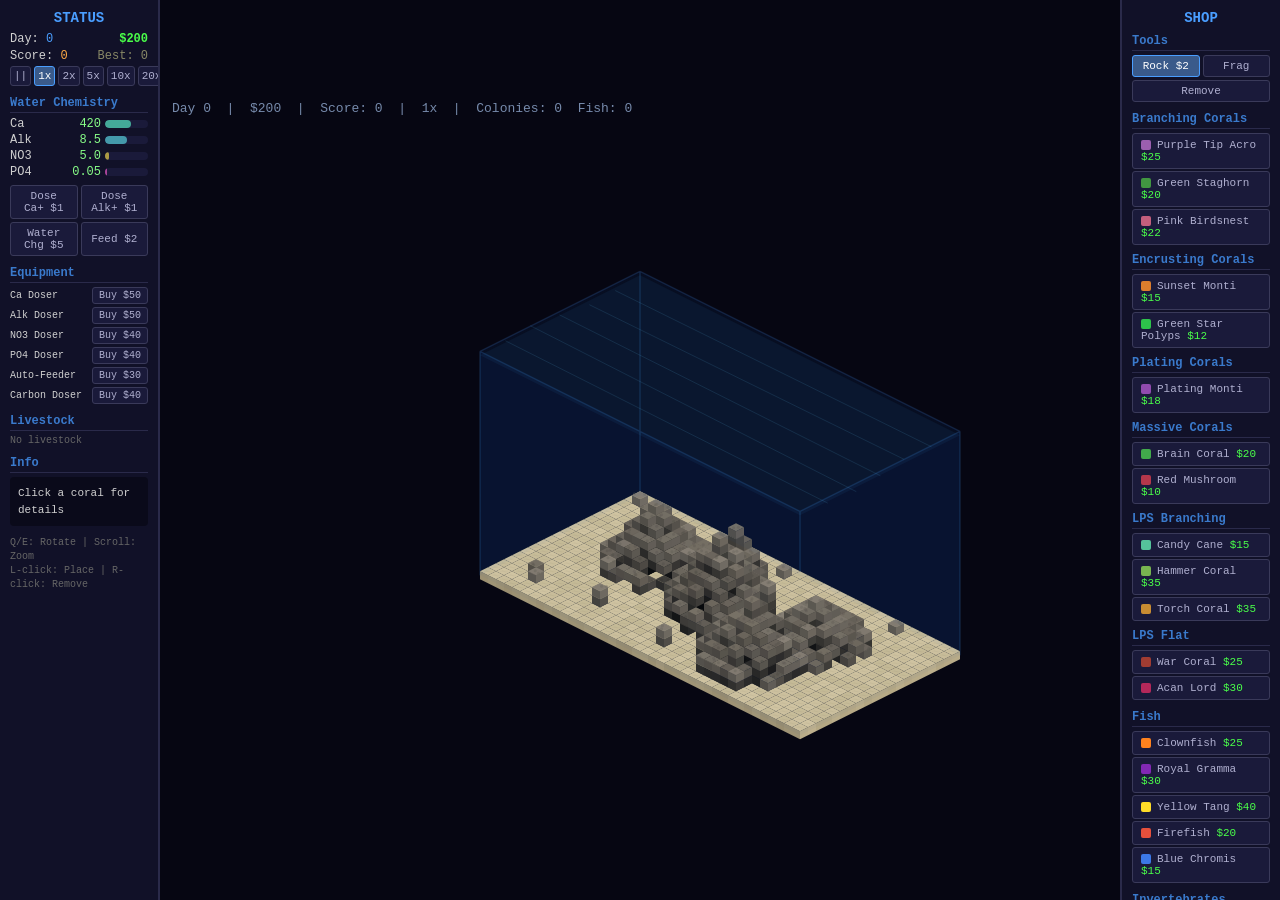
==== commit 75911644: "Fix reef sim bugs, prune dead code, cache render work - Hammer tentacle tips, equipment early-return" ====
--- a/reef-tank-sim/index.html
+++ b/reef-tank-sim/index.html
@@ -159,45 +159,45 @@
 // SPECIES
 // ============================================================
 const SPECIES = [
-  { id:0, name:'Purple Tip Acro', type:'branching', subType:'branching', baseColor:[155,95,175], tipColor:[120,165,240],
+  { id:0, name:'Purple Tip Acro', type:'branching', baseColor:[155,95,175],
     variant:{base:[155,95,175],accent:[120,165,240]},
-    growthRate:0.075, maxSize:400 },
-  { id:1, name:'Green Staghorn', type:'branching', subType:'branching', baseColor:[65,150,65], tipColor:[105,215,125],
+    growthRate:0.075 },
+  { id:1, name:'Green Staghorn', type:'branching', baseColor:[65,150,65],
     variant:{base:[65,150,65],accent:[105,215,125]},
-    growthRate:0.06, maxSize:500 },
-  { id:2, name:'Pink Birdsnest', type:'branching', subType:'branching', baseColor:[195,95,125], tipColor:[235,155,175],
+    growthRate:0.06 },
+  { id:2, name:'Pink Birdsnest', type:'branching', baseColor:[195,95,125],
     variant:{base:[195,95,125],accent:[235,155,175]},
-    growthRate:0.1, maxSize:350 },
-  { id:3, name:'Sunset Monti', type:'encrusting', subType:'encrusting', baseColor:[220,125,45],
+    growthRate:0.1 },
+  { id:3, name:'Sunset Monti', type:'encrusting', baseColor:[220,125,45],
     variant:{base:[220,125,45],accent:[255,200,80]},
-    growthRate:0.06, maxSize:500 },
-  { id:4, name:'Green Star Polyps', type:'encrusting', subType:'encrusting', baseColor:[45,195,75],
+    growthRate:0.06 },
+  { id:4, name:'Green Star Polyps', type:'encrusting', baseColor:[45,195,75],
     variant:{base:[45,195,75],accent:[160,255,180]},
-    growthRate:0.1, maxSize:700 },
-  { id:5, name:'Plating Monti', type:'plating', subType:'plating', baseColor:[145,75,175],
+    growthRate:0.1 },
+  { id:5, name:'Plating Monti', type:'plating', baseColor:[145,75,175],
     variant:{base:[145,75,175],accent:[220,160,255]},
-    growthRate:0.04, maxSize:400 },
-  { id:6, name:'Brain Coral', type:'massive', subType:'massive', baseColor:[65,170,75],
+    growthRate:0.04 },
+  { id:6, name:'Brain Coral', type:'massive', baseColor:[65,170,75],
     variant:{base:[65,170,75],accent:[180,230,120],ridgeFreq:3.5},
-    growthRate:0.03, maxSize:280 },
-  { id:7, name:'Red Mushroom', type:'massive', subType:'massive', baseColor:[180,55,75],
+    growthRate:0.03 },
+  { id:7, name:'Red Mushroom', type:'massive', baseColor:[180,55,75],
     variant:{base:[180,55,75],accent:[240,130,130],ridgeFreq:4.0},
-    growthRate:0.04, maxSize:180 },
-  { id:8, name:'Candy Cane', type:'lps_branch', subType:'lps_branch', baseColor:[85,195,155],
+    growthRate:0.04 },
+  { id:8, name:'Candy Cane', type:'lps_branch', baseColor:[85,195,155],
     variant:{base:[85,195,155],accent:[200,240,220],skeleton:[60,90,70],polypSize:2.0,polypRound:1.0,tentacles:false},
-    growthRate:0.025, maxSize:220 },
-  { id:9, name:'Hammer Coral', type:'lps_branch', subType:'lps_branch', baseColor:[120,180,80],
+    growthRate:0.025 },
+  { id:9, name:'Hammer Coral', type:'lps_branch', baseColor:[120,180,80],
     variant:{base:[120,180,80],accent:[200,255,120],skeleton:[80,100,60],polypSize:2.0,polypRound:0.6,tentacles:true,tentacleLen:4,tentacleCount:10},
-    growthRate:0.025, maxSize:250 },
-  { id:10, name:'Torch Coral', type:'lps_branch', subType:'lps_branch', baseColor:[200,140,50],
+    growthRate:0.025 },
+  { id:10, name:'Torch Coral', type:'lps_branch', baseColor:[200,140,50],
     variant:{base:[200,140,50],accent:[255,220,100],skeleton:[90,80,60],polypSize:1.8,polypRound:0.6,tentacles:true,tentacleLen:5,tentacleCount:12},
-    growthRate:0.025, maxSize:250 },
-  { id:11, name:'War Coral', type:'lps_flat', subType:'lps_flat', baseColor:[160,60,50],
+    growthRate:0.025 },
+  { id:11, name:'War Coral', type:'lps_flat', baseColor:[160,60,50],
     variant:{base:[160,60,50],accent:[80,180,60],polypSize:1.6,polypSpacing:4.0,wallH:0.8},
-    growthRate:0.025, maxSize:300 },
-  { id:12, name:'Acan Lord', type:'lps_flat', subType:'lps_flat', baseColor:[180,40,90],
+    growthRate:0.025 },
+  { id:12, name:'Acan Lord', type:'lps_flat', baseColor:[180,40,90],
     variant:{base:[180,40,90],accent:[60,220,160],polypSize:2.0,polypSpacing:5.0,wallH:0.6},
-    growthRate:0.03, maxSize:250 },
+    growthRate:0.03 },
 ];
 
 // Prices for corals
@@ -233,9 +233,11 @@
 let cash = 200;
 let fish = [], nextFishId = 1;
 let inverts = [], nextInvertId = 1;
-let lastFeedDay = 0; // track when last fed
 let score = 0, highScore = 0;
+try { highScore = +localStorage.getItem('reefHighScore') || 0; } catch (e) {}
 let difficulty = 'medium';
+let activeDifficulty = difficulty; // difficulty the current tank was started with
+let gridVersion = 0; // bumped on any grid change; invalidates render caches
 const DIFF = {
   easy:   { startCash: 300, paycheck: 50, label: 'Easy' },
   medium: { startCash: 200, paycheck: 38,  label: 'Medium' },
@@ -276,9 +278,14 @@
       grid[x][y][0] = SAND;
     }
   }
-  colonies = []; nextColonyId = 1; day = 0; dayAccum = 0;
+  resetGameState();
+}
+
+function resetGameState() {
+  colonies = []; nextColonyId = 1; day = 0; dayAccum = 0; score = 0;
   water = { ca: 420, alk: 8.5, no3: 5.0, po4: 0.05 };
-  cash = DIFF[difficulty].startCash; fish = []; nextFishId = 1; inverts = []; nextInvertId = 1; lastFeedDay = 0;
+  activeDifficulty = difficulty;
+  cash = DIFF[difficulty].startCash; fish = []; nextFishId = 1; inverts = []; nextInvertId = 1;
   equipment = {
     doserCa: { owned: false, enabled: false, amount: 1.0 },
     doserAlk: { owned: false, enabled: false, amount: 1.0 },
@@ -287,12 +294,13 @@
     autoFeeder: { owned: false, enabled: false, amount: 1.0 },
     carbonDoser: { owned: false, enabled: false, amount: 1.0 },
   };
+  gridVersion++;
 }
 initGrid();
 
 function inBounds(x,y,z) { return x>=0&&x<TANK_W&&y>=0&&y<TANK_D&&z>=0&&z<TANK_H; }
 function getCell(x,y,z) { return inBounds(x,y,z) ? grid[x][y][z] : 255; }
-function setCell(x,y,z,v) { if(inBounds(x,y,z)) grid[x][y][z]=v; }
+function setCell(x,y,z,v) { if(inBounds(x,y,z)) { grid[x][y][z]=v; gridVersion++; } }
 function isSolid(x,y,z) { const c=getCell(x,y,z); return c>0&&c!==255; }
 function isEmpty(x,y,z) { return inBounds(x,y,z)&&grid[x][y][z]===EMPTY; }
 function isCoralCell(v) { return v>=100&&v<255; }
@@ -304,7 +312,7 @@
 // SUB-VOXEL GROWTH STATE FACTORIES
 // ============================================================
 function createGrowthState(sp) {
-  switch(sp.subType) {
+  switch(sp.type) {
     case 'massive': return _createMassiveGrowth(sp.variant);
     case 'branching': return _createBranchingGrowth(sp.variant);
     case 'encrusting': return _createEncrustingGrowth(sp.variant);
@@ -669,6 +677,7 @@
   col.growthState.tick(1);
   colonies.push(col);
   syncColonyMacro(col);
+  computeLightMap(); // before rebuildSubVoxelMap so cached colors use fresh light
   rebuildSubVoxelMap();
   rebuildLookup();
   return col;
@@ -710,6 +719,7 @@
     if (!gs) continue;
     const ox = col.originX, oy = col.originY, oz = col.originZ;
     const cv = cCell(col.id);
+    const vs = gs.voxSet;
     for (const sv of gs.voxels) {
       const mx = ox + Math.floor(sv.x / SUBVOX);
       const my = oy + Math.floor(sv.y / SUBVOX);
@@ -719,6 +729,17 @@
       const mk = mx * 10000 + my * 100 + mz;
       if (!subVoxelMacroMap.has(mk)) subVoxelMacroMap.set(mk, []);
       subVoxelMacroMap.get(mk).push({ sv, colony: col });
+      // Cache neighbor mask + lit face colors here (growth cadence) so the
+      // per-frame render loop does no Set lookups or color math
+      sv.nmask = (vs.has(`${sv.x+1},${sv.y},${sv.z}`) ? 1 : 0)
+               | (vs.has(`${sv.x-1},${sv.y},${sv.z}`) ? 2 : 0)
+               | (vs.has(`${sv.x},${sv.y+1},${sv.z}`) ? 4 : 0)
+               | (vs.has(`${sv.x},${sv.y-1},${sv.z}`) ? 8 : 0)
+               | (vs.has(`${sv.x},${sv.y},${sv.z+1}`) ? 16 : 0);
+      const c = getSubVoxelColor(sv, col.species, col.species.variant, col, gs);
+      sv.fillTop = colStr(c[0], c[1], c[2]);
+      sv.fillLeft = colStr(c[0]*0.65, c[1]*0.65, c[2]*0.65);
+      sv.fillRight = colStr(c[0]*0.8, c[1]*0.8, c[2]*0.8);
     }
   }
 }
@@ -729,6 +750,7 @@
   const cv = cCell(id);
   for (const v of col.voxels) { if(getCell(v.x,v.y,v.z)===cv) setCell(v.x,v.y,v.z,EMPTY); }
   colonies = colonies.filter(c => c.id !== id);
+  computeLightMap();
   rebuildSubVoxelMap();
   rebuildLookup();
 }
@@ -758,7 +780,6 @@
     const saleValue = Math.round(col.voxels.length * (basePrice / 8) * col.health);
     if (saleValue > 0) { cash += saleValue; showMsg(`Sold frag for $${saleValue}!`); }
     removeColony(colonyId);
-    computeLightMap();
     return speciesId;
   }
 
@@ -788,7 +809,6 @@
     const saleValue = Math.round(col.voxels.length * (basePrice / 8) * col.health);
     if (saleValue > 0) { cash += saleValue; showMsg(`Sold frag for $${saleValue}!`); }
     removeColony(colonyId);
-    computeLightMap();
     return speciesId;
   }
 
@@ -797,9 +817,9 @@
 
   syncColonyMacro(col);
   if (col.voxels.length === 0) removeColony(colonyId);
+  computeLightMap(); // before rebuildSubVoxelMap so cached colors use fresh light
   rebuildSubVoxelMap();
   rebuildLookup();
-  computeLightMap();
   return speciesId;
 }
 
@@ -863,7 +883,7 @@
 function mixCol(a,b,t) { return [a[0]+(b[0]-a[0])*t, a[1]+(b[1]-a[1])*t, a[2]+(b[2]-a[2])*t]; }
 
 function fillPoly(c, pts, col) {
-  c.fillStyle = colStr(...col);
+  c.fillStyle = typeof col === 'string' ? col : colStr(...col);
   c.beginPath();
   c.moveTo(pts[0][0], pts[0][1]);
   for (let i=1;i<pts.length;i++) c.lineTo(pts[i][0], pts[i][1]);
@@ -910,7 +930,7 @@
   const stage = Math.max(1, Math.ceil((gs.radius || 10) / SUBVOX));
   const shellFrac = Math.min(1, (sv.shell || 1) / Math.max(stage, 1));
   let col;
-  switch (sp.subType) {
+  switch (sp.type) {
     case 'massive':
       if (sv.isValley) col = mixCol(adjCol(accent, 0.5), accent, shellFrac * 0.6);
       else if (sv.isRidge) col = mixCol(dark, adjCol(base, 1.1), shellFrac);
@@ -947,43 +967,44 @@
   return col;
 }
 
+// Map a FACE_DIRS axis vector to its bit in sv.nmask (see rebuildSubVoxelMap)
+function dirBit(d) { return d[0]===1 ? 1 : d[0]===-1 ? 2 : d[1]===1 ? 4 : 8; }
+
 function drawSubVoxelsAt(c, subs) {
   const stw = TILE_W / 2 * zoom / SUBVOX;
   const sth = TILE_H / 2 * zoom / SUBVOX;
   const sbh = BLOCK_H * zoom / SUBVOX;
   const fd = FACE_DIRS[rotation];
-  // Project and sort sub-voxels
+  const leftBit = dirBit(fd.left), rightBit = dirBit(fd.right);
+  // Project, cull and sort sub-voxels (faces/colors are precomputed at growth time)
   const items = [];
   for (const { sv, colony } of subs) {
-    const gs = colony.growthState;
+    const top = !(sv.nmask & 16);
+    const left = !(sv.nmask & leftBit);
+    const right = !(sv.nmask & rightBit);
+    if (!top && !left && !right) continue;
     const wx = colony.originX + sv.x / SUBVOX;
     const wy = colony.originY + sv.y / SUBVOX;
     const wz = colony.originZ + (sv.z - (SUBVOX - 1)) / SUBVOX;
     const [rx, ry, rz] = txCoords(wx, wy, wz);
     const [sx, sy] = isoP(rx, ry, rz);
-    items.push({ sv, colony, gs, sx, sy, rz, rs: rx + ry, rx });
+    items.push({ sv, colony, sx, sy, top, left, right, rz, rs: rx + ry, rx });
   }
   items.sort((a, b) => {
     if (a.rz !== b.rz) return a.rz - b.rz;
     return a.rs !== b.rs ? a.rs - b.rs : a.rx - b.rx;
   });
   for (const item of items) {
-    const { sv, colony, gs, sx, sy } = item;
-    // Face culling
-    const voxSet = gs.voxSet;
-    const top = !voxSet.has(`${sv.x},${sv.y},${sv.z+1}`);
-    const left = !voxSet.has(`${sv.x+fd.left[0]},${sv.y+fd.left[1]},${sv.z+fd.left[2]}`);
-    const right = !voxSet.has(`${sv.x+fd.right[0]},${sv.y+fd.right[1]},${sv.z+fd.right[2]}`);
-    if (!top && !left && !right) continue;
-    const col = getSubVoxelColor(sv, colony.species, colony.species.variant, colony, gs);
-    if (left)
-      fillPoly(c, [[-stw+sx,sy],[sx,sth+sy],[sx,sth+sbh+sy],[-stw+sx,sbh+sy]], adjCol(col, 0.65));
-    if (right)
-      fillPoly(c, [[stw+sx,sy],[sx,sth+sy],[sx,sth+sbh+sy],[stw+sx,sbh+sy]], adjCol(col, 0.8));
-    if (top) {
-      fillPoly(c, [[sx,-sth+sy],[stw+sx,sy],[sx,sth+sy],[-stw+sx,sy]], col);
+    const { sv, colony, sx, sy } = item;
+    if (item.left)
+      fillPoly(c, [[-stw+sx,sy],[sx,sth+sy],[sx,sth+sbh+sy],[-stw+sx,sbh+sy]], sv.fillLeft);
+    if (item.right)
+      fillPoly(c, [[stw+sx,sy],[sx,sth+sy],[sx,sth+sbh+sy],[stw+sx,sbh+sy]], sv.fillRight);
+    if (item.top) {
+      fillPoly(c, [[sx,-sth+sy],[stw+sx,sy],[sx,sth+sy],[-stw+sx,sy]], sv.fillTop);
       // Polyp dots on top for branching/encrusting
-      if ((colony.species.subType === 'encrusting' || colony.species.subType === 'plating' || colony.species.subType === 'branching') && sv.isPolyp && zoom > 0.5) {
+      const t = colony.species.type;
+      if ((t === 'encrusting' || t === 'plating' || t === 'branching') && sv.isPolyp && zoom > 0.5) {
         const accent = colony.species.variant.accent;
         c.fillStyle = `rgba(${accent[0]},${accent[1]},${accent[2]},0.8)`;
         c.beginPath(); c.arc(sx, sy, stw * 0.35, 0, Math.PI * 2); c.fill();
@@ -1033,7 +1054,7 @@
         c.lineTo(cx2, cy2);
       }
       c.stroke();
-      if (variant.name === 'Hammer Coral') {
+      if (colony.species.name === 'Hammer Coral') {
         const perpX = Math.cos(angle + rotAngle + Math.PI/2) * stw * 1.2;
         const perpY = Math.sin(angle + rotAngle + Math.PI/2) * stw * 0.5;
         c.strokeStyle = `rgba(${accent[0]},${accent[1]},${accent[2]},0.85)`;
@@ -1044,281 +1065,6 @@
         c.beginPath(); c.arc(cx2, cy2, stw * 0.5, 0, Math.PI * 2); c.fill();
       }
     }
-  }
-}
-
-// Old renderers kept as fallback for colonies without growthState
-function drawBranching(c, sx, sy, vox, col, ll) {
-  const sp = col.species;
-  const maxG = sp.maxGen;
-  const tipCol = sp.tipColor || sp.baseColor;
-  if (ll === undefined) ll = 1;
-
-  // Find parent screen position
-  let psx, psy, parentGen;
-  if (vox.parentIdx >= 0 && vox.parentIdx < col.voxels.length) {
-    const parent = col.voxels[vox.parentIdx];
-    const [prx, pry, prz] = txCoords(parent.x, parent.y, parent.z);
-    [psx, psy] = isoP(prx, pry, prz);
-    parentGen = parent.gen;
-  } else {
-    psx = sx;
-    psy = sy + BLOCK_H * zoom * 0.7;
-    parentGen = -1;
-  }
-
-  // Color gradient from base to tip, darkened by light level
-  const isDead = vox.dead || false;
-  const vHealth = (vox.health !== undefined ? vox.health : 1);
-  const genT = Math.min(1, vox.gen / maxG);
-  const bCol = isDead ? [190, 185, 178]
-    : mixCol(sp.baseColor, tipCol, genT * 0.8);
-  const h = isDead ? 0 : (hash(vox.x, vox.y, vox.z) % 11) - 5;
-  // Blend toward gray as health drops
-  const healthFade = isDead ? 1 : Math.max(0, 1 - vHealth) * 0.7;
-  bCol[0] = ((bCol[0]+h) * (1-healthFade) + 180*healthFade) * ll;
-  bCol[1] = ((bCol[1]+h) * (1-healthFade) + 175*healthFade) * ll;
-  bCol[2] = ((bCol[2]+h) * (1-healthFade) + 170*healthFade) * ll;
-
-  // Width tapers: thick at base, thin at tips
-  const maxW = zoom * 4;
-  const minW = zoom * 1.2;
-  const childW = maxW - genT * (maxW - minW);
-  const parentGenT = parentGen >= 0 ? Math.min(1, parentGen / maxG) : 0;
-  const parentW = parentGen >= 0
-    ? maxW - parentGenT * (maxW - minW)
-    : maxW * 1.3; // extra wide at rock attachment
-
-  // Segment direction in screen space
-  const dx = sx - psx, dy = sy - psy;
-  const len = Math.sqrt(dx*dx + dy*dy);
-
-  if (len > 0.3) {
-    // Perpendicular vector for width
-    const nx = -dy/len, ny = dx/len;
-
-    // Main branch body (medium tone)
-    fillPoly(c, [
-      [psx + nx*parentW/2, psy + ny*parentW/2],
-      [psx - nx*parentW/2, psy - ny*parentW/2],
-      [sx - nx*childW/2, sy - ny*childW/2],
-      [sx + nx*childW/2, sy + ny*childW/2],
-    ], adjCol(bCol, 0.75));
-
-    // Highlight strip along one edge (cylinder shading)
-    const hlF = 0.38;
-    fillPoly(c, [
-      [psx + nx*parentW/2, psy + ny*parentW/2],
-      [psx + nx*parentW/2*(1-hlF), psy + ny*parentW/2*(1-hlF)],
-      [sx + nx*childW/2*(1-hlF), sy + ny*childW/2*(1-hlF)],
-      [sx + nx*childW/2, sy + ny*childW/2],
-    ], adjCol(bCol, 1.1));
-
-    // Shadow strip along other edge
-    const shF = 0.25;
-    fillPoly(c, [
-      [psx - nx*parentW/2, psy - ny*parentW/2],
-      [psx - nx*parentW/2*(1-shF), psy - ny*parentW/2*(1-shF)],
-      [sx - nx*childW/2*(1-shF), sy - ny*childW/2*(1-shF)],
-      [sx - nx*childW/2, sy - ny*childW/2],
-    ], adjCol(bCol, 0.55));
-
-    // Polyp dots scattered along segment (living only)
-    if (zoom > 0.5 && len > 3 && !isDead) {
-      const h2 = hash(vox.x+7, vox.y+13, vox.z+3);
-      const pulse = Math.sin(animTime*2.5 + h2*0.1) * 0.12 + 0.88;
-      c.fillStyle = colStr(...adjCol(bCol, 1.45), 0.5);
-      const nDots = Math.min(4, Math.max(1, Math.floor(len / (zoom * 7))));
-      for (let i = 0; i < nDots; i++) {
-        const t = 0.15 + (i + 0.5) / (nDots + 1) * 0.7;
-        const dotSide = (((h2 >> (i*4)) & 1) ? 1 : -1) * childW * 0.2;
-        const px = psx + dx*t + nx*dotSide;
-        const py = psy + dy*t + ny*dotSide;
-        const r = zoom * 0.85 * pulse * (1 - genT*0.3);
-        c.beginPath(); c.arc(px, py, r, 0, Math.PI*2); c.fill();
-      }
-    }
-  }
-
-  // Tip: rounded bulb (living only)
-  if (vox.isTip && !isDead) {
-    const tipR = Math.max(childW * 0.85, zoom * 1.5);
-    const pulse = Math.sin(animTime*2 + hash(vox.x,vox.y,vox.z)*0.1) * 0.08 + 0.92;
-    // Bulb body
-    c.fillStyle = colStr(...adjCol(bCol, 1.15));
-    c.beginPath();
-    c.ellipse(sx, sy - tipR*0.15, tipR*pulse, tipR*0.65*pulse, 0, 0, Math.PI*2);
-    c.fill();
-    // Specular highlight
-    c.fillStyle = colStr(...adjCol(bCol, 1.6), 0.35);
-    c.beginPath();
-    c.arc(sx - tipR*0.15, sy - tipR*0.4, tipR*0.22, 0, Math.PI*2);
-    c.fill();
-  }
-}
-
-// --- ENCRUSTING ---
-function drawEncrusting(c, sx, sy, vox, col, ll) {
-  const sp = col.species;
-  if (ll === undefined) ll = 1;
-  const isDead = vox.dead || false;
-  const vHealth = (vox.health !== undefined ? vox.health : 1);
-  const h = isDead ? 0 : (hash(vox.x,vox.y,vox.z)%17)-8;
-  const healthFade = isDead ? 1 : Math.max(0, 1 - vHealth) * 0.7;
-  const col3 = [
-    ((sp.baseColor[0]+h)*(1-healthFade) + 185*healthFade)*ll,
-    ((sp.baseColor[1]+h)*(1-healthFade) + 180*healthFade)*ll,
-    ((sp.baseColor[2]+h)*(1-healthFade) + 175*healthFade)*ll
-  ];
-
-  // Determine which surface we're coating
-  const hasRockBelow = (getCell(vox.x,vox.y,vox.z-1)===ROCK || getCell(vox.x,vox.y,vox.z-1)===SAND);
-
-  const tw = TILE_W/2 * zoom;
-  const th = TILE_H/2 * zoom;
-  // Thin profile: 30% of normal block height, positioned at bottom of voxel space
-  const thinH = BLOCK_H * zoom * 0.3;
-  const dropY = BLOCK_H * zoom * 0.7; // push down to sit on surface below
-
-  const adjSy = sy + dropY;
-
-  const vis = faceVis(vox.x, vox.y, vox.z);
-
-  // Thin side faces
-  if (vis.left)
-    fillPoly(c, [[-tw+adjSy-adjSy+sx-tw+tw,adjSy-th+th],  // let me redo this cleanly
-      [-tw+sx,adjSy],[sx,th+adjSy],[sx,th+thinH+adjSy],[-tw+sx,thinH+adjSy]], adjCol(col3, 0.65));
-
-  // Actually let me just draw it with adjusted positions
-  if (vis.left)
-    fillPoly(c, [[-tw+sx,adjSy],[sx,th+adjSy],[sx,th+thinH+adjSy],[-tw+sx,thinH+adjSy]], adjCol(col3,0.65));
-  if (vis.right)
-    fillPoly(c, [[tw+sx,adjSy],[sx,th+adjSy],[sx,th+thinH+adjSy],[tw+sx,thinH+adjSy]], adjCol(col3,0.8));
-
-  // Bumpy top surface: base diamond + raised polyp bumps
-  fillPoly(c, [[sx,-th+adjSy],[tw+sx,adjSy],[sx,th+adjSy],[-tw+sx,adjSy]], col3);
-
-  // Polyp bumps on top face (living only)
-  if (zoom > 0.45 && !isDead) {
-    const h2 = hash(vox.x*3+1, vox.y*7+2, vox.z*5+3);
-    const pulse = Math.sin(animTime*2.0 + h2*0.05) * 0.12 + 0.88;
-    const nPolyps = 5 + (h2 & 3);
-    const bright = adjCol(col3, 1.3);
-    const center = adjCol(col3, 1.5);
-    for (let i = 0; i < nPolyps; i++) {
-      const angle = ((h2 >> (i*3)) & 31) * 0.2;
-      const dist = 0.2 + ((h2 >> (i*3+1)) & 7) * 0.08;
-      const px = sx + Math.cos(angle) * tw * dist;
-      const py = adjSy + Math.sin(angle) * th * dist;
-      const pr = zoom * 1.0 * pulse;
-      // Polyp body
-      c.fillStyle = colStr(...bright, 0.8);
-      c.beginPath(); c.arc(px, py, pr, 0, Math.PI*2); c.fill();
-      // Polyp center dot
-      c.fillStyle = colStr(...center, 0.5);
-      c.beginPath(); c.arc(px, py, pr*0.4, 0, Math.PI*2); c.fill();
-    }
-  }
-}
-
-// --- MASSIVE ---
-function drawMassive(c, sx, sy, vox, col, ll) {
-  const sp = col.species;
-  if (ll === undefined) ll = 1;
-  const isDead = vox.dead || false;
-  const vHealth = (vox.health !== undefined ? vox.health : 1);
-  const h = isDead ? 0 : (hash(vox.x,vox.y,vox.z)%17)-8;
-  const healthFade = isDead ? 1 : Math.max(0, 1 - vHealth) * 0.7;
-  const col3 = [
-    ((sp.baseColor[0]+h)*(1-healthFade) + 190*healthFade)*ll,
-    ((sp.baseColor[1]+h)*(1-healthFade) + 185*healthFade)*ll,
-    ((sp.baseColor[2]+h)*(1-healthFade) + 180*healthFade)*ll
-  ];
-
-  const tw = TILE_W/2 * zoom;
-  const th = TILE_H/2 * zoom;
-  const bh = BLOCK_H * zoom;
-
-  const vis = faceVis(vox.x, vox.y, vox.z);
-
-  // Sides: slightly rounded by drawing multiple layers with slight insets
-  if (vis.left) {
-    fillPoly(c, [[-tw+sx,sy],[sx,th+sy],[sx,th+bh+sy],[-tw+sx,bh+sy]], adjCol(col3,0.6));
-    // Rounded edge highlight
-    const inset = tw * 0.08;
-    fillPoly(c, [[-tw+inset+sx,sy+inset*0.5],[sx-inset,th+sy],[sx-inset,th+bh*0.9+sy],[-tw+inset+sx,bh*0.9+sy]], adjCol(col3,0.7));
-  }
-  if (vis.right) {
-    fillPoly(c, [[tw+sx,sy],[sx,th+sy],[sx,th+bh+sy],[tw+sx,bh+sy]], adjCol(col3,0.75));
-    const inset = tw * 0.08;
-    fillPoly(c, [[tw-inset+sx,sy+inset*0.5],[sx+inset,th+sy],[sx+inset,th+bh*0.9+sy],[tw-inset+sx,bh*0.9+sy]], adjCol(col3,0.85));
-  }
-
-  if (vis.top) {
-    // Base diamond
-    fillPoly(c, [[sx,-th+sy],[tw+sx,sy],[sx,th+sy],[-tw+sx,sy]], col3);
-
-    // Dome: draw concentric shrinking ellipses going upward
-    const domeH = bh * 0.22;
-    const layers = 3;
-    for (let i = layers; i >= 0; i--) {
-      const t = i / layers;
-      const layerCol = adjCol(col3, 1.0 + t*0.2);
-      const lw = tw * (0.85 - t*0.3);
-      const lh = th * (0.85 - t*0.3);
-      c.fillStyle = colStr(...layerCol);
-      c.beginPath();
-      c.ellipse(sx, sy - domeH*t, lw, lh, 0, 0, Math.PI*2);
-      c.fill();
-    }
-
-    // Brain/texture pattern on dome (living only)
-    if (isDead) {} // dead = bare skeleton, no texture
-    else {
-    const h2 = hash(vox.x+5, vox.y+11, vox.z+7);
-    if (sp.name === 'Brain Coral') {
-      // Meandering ridge lines
-      c.strokeStyle = colStr(...adjCol(col3, 0.55), 0.6);
-      c.lineWidth = zoom * 1.2;
-      for (let i = 0; i < 4; i++) {
-        const startX = ((h2>>(i*4))&15) - 8;
-        const startY = ((h2>>(i*4+2))&7) - 4;
-        c.beginPath();
-        c.moveTo(sx + startX*zoom*0.8, sy + startY*zoom*0.5);
-        c.quadraticCurveTo(
-          sx + startX*zoom*0.3 + (i%2?1:-1)*tw*0.3,
-          sy + startY*zoom*0.2 - domeH*0.3,
-          sx - startX*zoom*0.6,
-          sy - startY*zoom*0.4
-        );
-        c.stroke();
-      }
-    } else if (sp.name === 'Red Mushroom') {
-      // Radiating lines from center
-      c.strokeStyle = colStr(...adjCol(col3, 0.7), 0.4);
-      c.lineWidth = zoom * 0.8;
-      for (let i = 0; i < 8; i++) {
-        const angle = i * Math.PI/4 + (h2&3)*0.2;
-        c.beginPath();
-        c.moveTo(sx, sy - domeH*0.3);
-        c.lineTo(sx + Math.cos(angle)*tw*0.6, sy + Math.sin(angle)*th*0.6 - domeH*0.1);
-        c.stroke();
-      }
-    } else {
-      // Candy cane: bright center dots
-      const pulse = Math.sin(animTime*1.5 + h2) * 0.1 + 0.9;
-      c.fillStyle = colStr(...adjCol(col3, 1.6), 0.5 * pulse);
-      c.beginPath();
-      c.arc(sx, sy - domeH*0.3, tw*0.15*pulse, 0, Math.PI*2);
-      c.fill();
-      for (let i = 0; i < 3; i++) {
-        const a = i*Math.PI*2/3 + h2*0.1;
-        c.beginPath();
-        c.arc(sx+Math.cos(a)*tw*0.35, sy+Math.sin(a)*th*0.35-domeH*0.15, tw*0.1*pulse, 0, Math.PI*2);
-        c.fill();
-      }
-    }
-    } // end living texture
   }
 }
 
@@ -1582,7 +1328,11 @@
 // ============================================================
 // MAIN RENDER
 // ============================================================
+let drawOrderCache = null, drawOrderVersion = -1, drawOrderAngle = null;
 function getDrawOrder() {
+  // Grid scan + depth sort is expensive; reuse until the grid or view changes
+  if (drawOrderCache && drawOrderVersion === gridVersion && drawOrderAngle === rotAngle)
+    return drawOrderCache;
   const voxels = [];
   for (let x=0;x<TANK_W;x++) for (let y=0;y<TANK_D;y++) for (let z=0;z<TANK_H;z++) {
     if (grid[x][y][z] !== EMPTY) {
@@ -1595,6 +1345,7 @@
     const sa=a.rx+a.ry, sb=b.rx+b.ry;
     return sa!==sb ? sa-sb : a.rx-b.rx;
   });
+  drawOrderCache = voxels; drawOrderVersion = gridVersion; drawOrderAngle = rotAngle;
   return voxels;
 }
 
@@ -1684,23 +1435,28 @@
   c.globalAlpha = 1.0;
 }
 
+let hitVersion = -1, hitAngle = null, hitZoom = null;
 function render() {
   ctx.fillStyle = '#060612';
   ctx.fillRect(0, 0, CANVAS_W, CANVAS_H);
-  hitCtx.fillStyle = '#000';
-  hitCtx.fillRect(0, 0, CANVAS_W, CANVAS_H);
 
   calcOff();
   drawTankOutline(ctx);
 
+  // Hit canvas only changes with the grid/view, not with animation frames
+  const hitStale = hitVersion !== gridVersion || hitAngle !== rotAngle || hitZoom !== zoom;
+  if (hitStale) {
+    hitCtx.fillStyle = '#000';
+    hitCtx.fillRect(0, 0, CANVAS_W, CANVAS_H);
+  }
+
   const voxels = getDrawOrder();
   for (const v of voxels) {
-    const [rx,ry,rz] = txCoords(v.x,v.y,v.z);
-    const [sx,sy] = isoP(rx,ry,rz);
+    const [sx,sy] = isoP(v.rx,v.ry,v.rz);
     const val = grid[v.x][v.y][v.z];
 
     // Hit canvas: always standard cubes
-    drawHitVoxel(hitCtx, sx, sy, v.x, v.y, v.z);
+    if (hitStale) drawHitVoxel(hitCtx, sx, sy, v.x, v.y, v.z);
 
     // Main canvas: type-specific rendering
     if (val === SAND) {
@@ -1719,9 +1475,11 @@
     }
   }
 
+  if (hitStale) { hitVersion = gridVersion; hitAngle = rotAngle; hitZoom = zoom; }
+
   // Tentacles pass (drawn on top of all voxels)
   for (const col of colonies) {
-    if (col.health > 0 && col.species.subType === 'lps_branch' && col.species.variant.tentacles) {
+    if (col.health > 0 && col.species.type === 'lps_branch' && col.species.variant.tentacles) {
       drawCoralTentacles(ctx, col);
     }
   }
@@ -1744,7 +1502,8 @@
   if (p[0]===0&&p[1]===0&&p[2]===0) return null;
   const x=p[0]-1, y=p[1]-1, bi=p[2]-1;
   const z=Math.floor(bi/4), face=bi%4;
-  return inBounds(x,y,z) ? {x,y,z,face} : null;
+  // Reject anti-aliased edge pixels that decode to a cell nothing was drawn for
+  return inBounds(x,y,z) && grid[x][y][z] !== EMPTY ? {x,y,z,face} : null;
 }
 
 function getPlacementTarget(hit) {
@@ -1907,21 +1666,24 @@
   const t={ca:420,alk:8.5,no3:0,po4:0}, p=0.2;
   water.ca+=(t.ca-water.ca)*p; water.alk+=(t.alk-water.alk)*p;
   water.no3+=(t.no3-water.no3)*p; water.po4+=(t.po4-water.po4)*p;
+  updateUI();
 }
 function feed() {
   if (cash < 2) { showMsg('Need $2 to feed!'); return; }
   cash -= 2;
   water.no3+=3; water.po4+=0.08;
-  lastFeedDay = day;
   for (const f of fish) f.fed = true;
+  updateUI();
 }
 function doseCa() {
   if (cash < 1) { showMsg('Need $1 to dose!'); return; }
   cash -= 1; water.ca+=15;
+  updateUI();
 }
 function doseAlk() {
   if (cash < 1) { showMsg('Need $1 to dose!'); return; }
   cash -= 1; water.alk+=0.8;
+  updateUI();
 }
 
 // ============================================================
@@ -1939,6 +1701,8 @@
     fz = 3 + Math.random() * (TANK_H - 5);
     if (!isSolid(Math.round(fx), Math.round(fy), Math.round(fz))) break;
   }
+  // Fallback: if every attempt landed in rock, rise to open water
+  while (fz < TANK_H - 1 && isSolid(Math.round(fx), Math.round(fy), Math.round(fz))) fz++;
   const angle = Math.random() * Math.PI * 2;
   fish.push({
     id: nextFishId++, speciesId: spId, species: sp,
@@ -2213,20 +1977,21 @@
   if (equipment.autoFeeder.owned && equipment.autoFeeder.enabled) {
     const amt = equipment.autoFeeder.amount;
     const cost = 0.25 * amt;
-    if (cash < cost) return;
-    water.no3 += 3 * amt; water.po4 += 0.08 * amt;
-    lastFeedDay = day;
-    for (const f of fish) f.fed = true;
-    cash -= cost;
+    if (cash >= cost) {
+      water.no3 += 3 * amt; water.po4 += 0.08 * amt;
+      for (const f of fish) f.fed = true;
+      cash -= cost;
+    }
   }
   // Carbon doser: reduces NO3/PO4 by promoting bacterial consumption
-  if (equipment.carbonDoser.owned && equipment.carbonDoser.enabled && cash >= 0.2) {
+  if (equipment.carbonDoser.owned && equipment.carbonDoser.enabled) {
     const amt = equipment.carbonDoser.amount;
-    water.no3 -= 0.8 * amt;
-    water.po4 -= 0.02 * amt;
-    water.no3 = Math.max(0, water.no3);
-    water.po4 = Math.max(0, water.po4);
-    cash -= 0.2 * amt;
+    const cost = 0.2 * amt;
+    if (cash >= cost) {
+      water.no3 = Math.max(0, water.no3 - 0.8 * amt);
+      water.po4 = Math.max(0, water.po4 - 0.02 * amt);
+      cash -= cost;
+    }
   }
   cash = Math.max(0, cash);
 }
@@ -2235,7 +2000,7 @@
   day++;
   // Biweekly paycheck
   if (day % 14 === 0) {
-    const pay = DIFF[difficulty].paycheck;
+    const pay = DIFF[activeDifficulty].paycheck;
     cash += pay;
     showMsg(`Payday! +$${pay}`);
   }
@@ -2274,7 +2039,10 @@
     if (getCell(x,y,z) === ALGAE) s -= 0.5;
   }
   score = Math.max(0, Math.round(s));
-  if (score > highScore) highScore = score;
+  if (score > highScore) {
+    highScore = score;
+    try { localStorage.setItem('reefHighScore', highScore); } catch (e) {}
+  }
 }
 
 // ============================================================
@@ -2294,7 +2062,7 @@
   const my=((e.clientY-r.top)*canvas.height/r.height)|0;
   const hit = getHitAt(mx,my);
   if (!hit) return;
-  if (currentTool==='remove') { removeVoxelAt(hit.x,hit.y,hit.z); computeLightMap(); updateUI(); return; }
+  if (currentTool==='remove') { removeVoxelAt(hit.x,hit.y,hit.z); computeLightMap(); rebuildSubVoxelMap(); updateUI(); return; }
   if (currentTool==='frag') {
     const val = getCell(hit.x, hit.y, hit.z);
     if (isCoralCell(val)) {
@@ -2317,6 +2085,7 @@
     cash -= 2;
     setCell(target.x,target.y,target.z,ROCK);
     computeLightMap();
+    rebuildSubVoxelMap(); // refresh cached coral colors under the new shadow
   } else if (currentTool==='coral') {
     const dirs=[[1,0,0],[-1,0,0],[0,1,0],[0,-1,0],[0,0,1],[0,0,-1]];
     let adj=false;
@@ -2333,7 +2102,7 @@
   const mx=((e.clientX-r.left)*canvas.width/r.width)|0;
   const my=((e.clientY-r.top)*canvas.height/r.height)|0;
   const hit=getHitAt(mx,my);
-  if(hit){removeVoxelAt(hit.x,hit.y,hit.z);computeLightMap();updateUI();}
+  if(hit){removeVoxelAt(hit.x,hit.y,hit.z);computeLightMap();rebuildSubVoxelMap();updateUI();}
 });
 
 canvas.addEventListener('wheel', e => {
@@ -2356,6 +2125,8 @@
   document.querySelectorAll('[id^=diff-]').forEach(b => b.classList.remove('active'));
   const btn = document.getElementById('diff-' + d);
   if (btn) btn.classList.add('active');
+  // Applies to the next tank; the running one keeps its starting difficulty
+  if (d !== activeDifficulty) showMsg(`${DIFF[d].label} starts on Clear All / Random Reef`);
 }
 
 function showMsg(msg) {
@@ -2419,85 +2190,45 @@
   }
 }
 
+const EQUIP_DEFS = [
+  { key:'doserCa',     label:'Ca Doser',     unit:'Ca mL/day',  price:50 },
+  { key:'doserAlk',    label:'Alk Doser',    unit:'Alk mL/day', price:50 },
+  { key:'doserNo3',    label:'NO3 Doser',    unit:'NO3 mL/day', price:40 },
+  { key:'doserPo4',    label:'PO4 Doser',    unit:'PO4 mL/day', price:40 },
+  { key:'autoFeeder',  label:'Auto-Feeder',  unit:'Feeder ×',   price:30 },
+  { key:'carbonDoser', label:'Carbon Doser', unit:'Carbon ×',   price:40 },
+];
+
+// Only rebuild the panel DOM when ownership changes; rebuilding every tick
+// replaces the buttons mid-click at high game speeds
+let equipUISig = '';
 function updateEquipUI() {
-  const p = document.getElementById('equipPanel');
-  let html = '';
-  // Ca Doser
-  const dCa = equipment.doserCa;
-  if (!dCa.owned) {
-    html += `<div class="equip-row"><label>Ca Doser</label><button class="equip-buy" onclick="buyEquip('doserCa')">Buy $50</button></div>`;
-  } else {
-    html += `<div class="equip-row"><input type="checkbox" ${dCa.enabled?'checked':''} onchange="equipment.doserCa.enabled=this.checked"><label>Ca mL/day </label>
-      <button class="equip-pm" onclick="adjustEquip('doserCa',-0.1)">−</button>
-      <span class="equip-val">${dCa.amount.toFixed(1)}</span>
-      <button class="equip-pm" onclick="adjustEquip('doserCa',0.1)">+</button></div>`;
-  }
-  // Alk Doser
-  const dAlk = equipment.doserAlk;
-  if (!dAlk.owned) {
-    html += `<div class="equip-row"><label>Alk Doser</label><button class="equip-buy" onclick="buyEquip('doserAlk')">Buy $50</button></div>`;
-  } else {
-    html += `<div class="equip-row"><input type="checkbox" ${dAlk.enabled?'checked':''} onchange="equipment.doserAlk.enabled=this.checked"><label>Alk mL/day </label>
-      <button class="equip-pm" onclick="adjustEquip('doserAlk',-0.1)">−</button>
-      <span class="equip-val">${dAlk.amount.toFixed(1)}</span>
-      <button class="equip-pm" onclick="adjustEquip('doserAlk',0.1)">+</button></div>`;
-  }
-  // NO3 Doser
-  const dNo3 = equipment.doserNo3;
-  if (!dNo3.owned) {
-    html += `<div class="equip-row"><label>NO3 Doser</label><button class="equip-buy" onclick="buyEquip('doserNo3')">Buy $40</button></div>`;
-  } else {
-    html += `<div class="equip-row"><input type="checkbox" ${dNo3.enabled?'checked':''} onchange="equipment.doserNo3.enabled=this.checked"><label>NO3 mL/day </label>
-      <button class="equip-pm" onclick="adjustEquip('doserNo3',-0.1)">−</button>
-      <span class="equip-val">${dNo3.amount.toFixed(1)}</span>
-      <button class="equip-pm" onclick="adjustEquip('doserNo3',0.1)">+</button></div>`;
-  }
-  // PO4 Doser
-  const dPo4 = equipment.doserPo4;
-  if (!dPo4.owned) {
-    html += `<div class="equip-row"><label>PO4 Doser</label><button class="equip-buy" onclick="buyEquip('doserPo4')">Buy $40</button></div>`;
-  } else {
-    html += `<div class="equip-row"><input type="checkbox" ${dPo4.enabled?'checked':''} onchange="equipment.doserPo4.enabled=this.checked"><label>PO4 mL/day </label>
-      <button class="equip-pm" onclick="adjustEquip('doserPo4',-0.1)">−</button>
-      <span class="equip-val">${dPo4.amount.toFixed(1)}</span>
-      <button class="equip-pm" onclick="adjustEquip('doserPo4',0.1)">+</button></div>`;
-  }
-  // Auto-feeder
-  const af = equipment.autoFeeder;
-  if (!af.owned) {
-    html += `<div class="equip-row"><label>Auto-Feeder</label><button class="equip-buy" onclick="buyEquip('autoFeeder')">Buy $30</button></div>`;
-  } else {
-    html += `<div class="equip-row"><input type="checkbox" ${af.enabled?'checked':''} onchange="equipment.autoFeeder.enabled=this.checked"><label>Feeder × </label>
-      <button class="equip-pm" onclick="adjustEquip('autoFeeder',-0.1)">−</button>
-      <span class="equip-val">${af.amount.toFixed(1)}</span>
-      <button class="equip-pm" onclick="adjustEquip('autoFeeder',0.1)">+</button></div>`;
-  }
-  // Carbon doser
-  const cd = equipment.carbonDoser;
-  if (!cd.owned) {
-    html += `<div class="equip-row"><label>Carbon Doser</label><button class="equip-buy" onclick="buyEquip('carbonDoser')">Buy $40</button></div>`;
-  } else {
-    html += `<div class="equip-row"><input type="checkbox" ${cd.enabled?'checked':''} onchange="equipment.carbonDoser.enabled=this.checked"><label>Carbon × </label>
-      <button class="equip-pm" onclick="adjustEquip('carbonDoser',-0.1)">−</button>
-      <span class="equip-val">${cd.amount.toFixed(1)}</span>
-      <button class="equip-pm" onclick="adjustEquip('carbonDoser',0.1)">+</button></div>`;
-  }
-  p.innerHTML = html;
+  const sig = EQUIP_DEFS.map(d => equipment[d.key].owned ? '1' : '0').join('');
+  if (sig === equipUISig) return;
+  equipUISig = sig;
+  document.getElementById('equipPanel').innerHTML = EQUIP_DEFS.map(d => {
+    const eq = equipment[d.key];
+    if (!eq.owned)
+      return `<div class="equip-row"><label>${d.label}</label><button class="equip-buy" onclick="buyEquip('${d.key}')">Buy $${d.price}</button></div>`;
+    return `<div class="equip-row"><input type="checkbox" ${eq.enabled?'checked':''} onchange="equipment.${d.key}.enabled=this.checked"><label>${d.unit} </label>
+      <button class="equip-pm" onclick="adjustEquip('${d.key}',-0.1)">−</button>
+      <span class="equip-val" id="eqv-${d.key}">${eq.amount.toFixed(1)}</span>
+      <button class="equip-pm" onclick="adjustEquip('${d.key}',0.1)">+</button></div>`;
+  }).join('');
 }
 
 function adjustEquip(key, delta) {
   equipment[key].amount = Math.max(0, +(equipment[key].amount + delta).toFixed(1));
-  updateEquipUI();
+  const el = document.getElementById('eqv-' + key);
+  if (el) el.textContent = equipment[key].amount.toFixed(1);
 }
 
 function buyEquip(key) {
-  const prices = { doserCa: 50, doserAlk: 50, doserNo3: 40, doserPo4: 40, autoFeeder: 30, carbonDoser: 40 };
-  const price = prices[key];
-  if (cash < price) { showMsg(`Need $${price}!`); return; }
-  cash -= price;
+  const def = EQUIP_DEFS.find(d => d.key === key);
+  if (cash < def.price) { showMsg(`Need $${def.price}!`); return; }
+  cash -= def.price;
   equipment[key].owned = true;
   equipment[key].enabled = true;
-  updateEquipUI();
   updateUI();
 }
 
@@ -2617,17 +2348,8 @@
     grid[x][y].fill(EMPTY);
     grid[x][y][0] = SAND;
   }
-  colonies=[]; nextColonyId=1;
-  fish=[]; nextFishId=1; inverts=[]; nextInvertId=1; cash=DIFF[difficulty].startCash; lastFeedDay=0; score=0;
-  equipment = {
-    doserCa:{owned:false,enabled:false,amount:1.0},
-    doserAlk:{owned:false,enabled:false,amount:1.0},
-    doserNo3:{owned:false,enabled:false,amount:1.0},
-    doserPo4:{owned:false,enabled:false,amount:1.0},
-    autoFeeder:{owned:false,enabled:false,amount:1.0},
-    carbonDoser:{owned:false,enabled:false,amount:1.0},
-  };
-  rebuildSubVoxelMap(); rebuildLookup(); updateUI();
+  resetGameState();
+  rebuildSubVoxelMap(); rebuildLookup(); computeLightMap(); updateUI();
 }
 
 // ============================================================
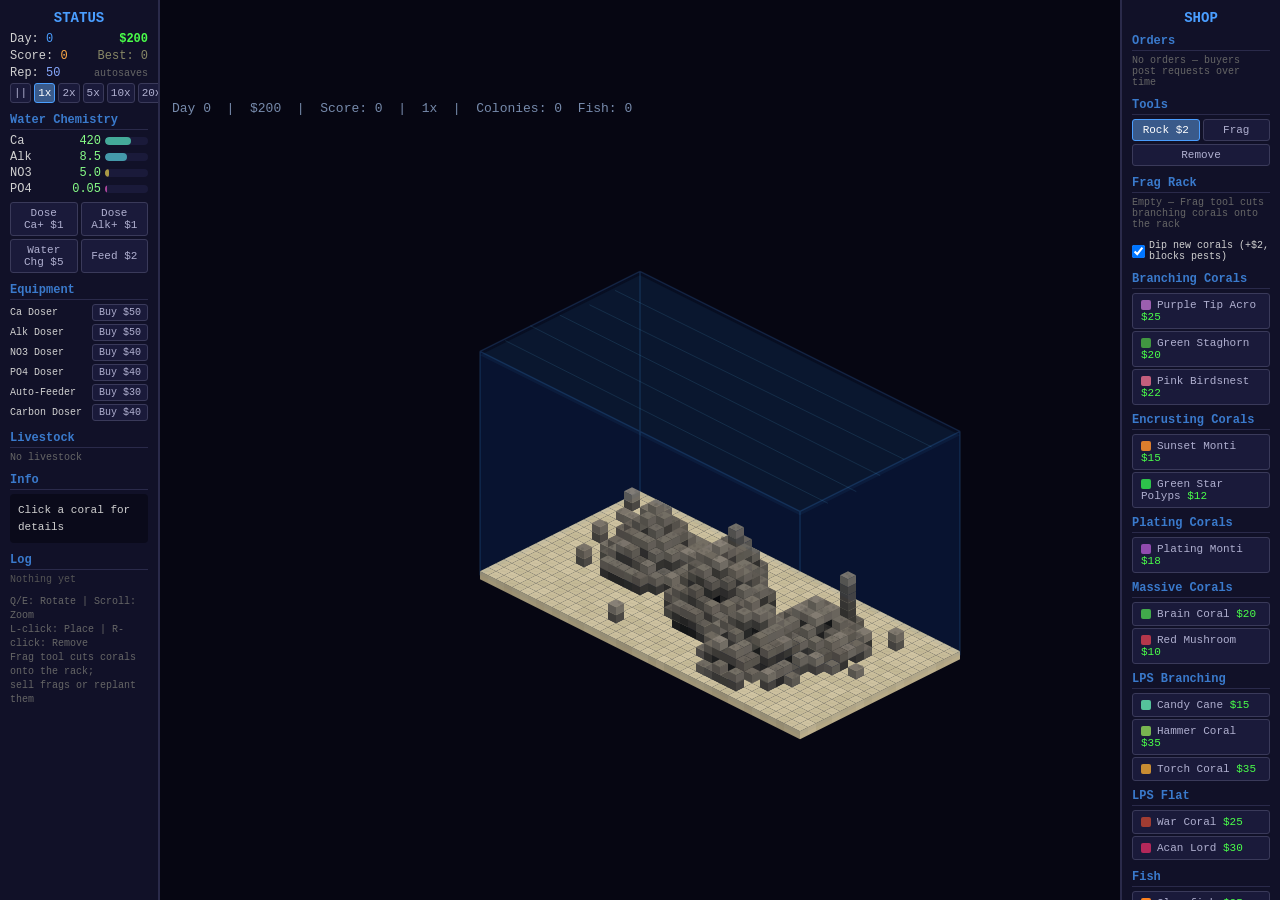
==== commit b8c02f72: "Reef sim v0.3: persistence, frag economy, orders, pests - Save/load: full game state including per-t" ====
--- a/reef-tank-sim/index.html
+++ b/reef-tank-sim/index.html
@@ -56,6 +56,10 @@
         <label>Score: <span id="scoreDisplay" style="color:#ffaa44">0</span></label>
         <label style="color:#886">Best: <span id="hiScoreDisplay">0</span></label>
       </div>
+      <div class="row" style="justify-content:space-between">
+        <label>Rep: <span id="repDisplay" style="color:#8af">50</span></label>
+        <label style="color:#666;font-size:10px">autosaves</label>
+      </div>
       <div class="time-btns">
         <button onclick="setSpeed(0)" id="sp0">||</button>
         <button onclick="setSpeed(1)" id="sp1" class="active">1x</button>
@@ -87,9 +91,15 @@
       <h3>Info</h3>
       <div id="info">Click a coral for details</div>
     </div>
+    <div class="section">
+      <h3>Log</h3>
+      <div id="eventLogList" style="font-size:10px;max-height:110px;overflow-y:auto;color:#99a"></div>
+    </div>
     <div class="hint">
       Q/E: Rotate | Scroll: Zoom<br>
-      L-click: Place | R-click: Remove
+      L-click: Place | R-click: Remove<br>
+      Frag tool cuts corals onto the rack;<br>
+      sell frags or replant them
     </div>
   </div>
   <div id="viewport">
@@ -99,12 +109,23 @@
   <div id="rightPanel" class="panel">
     <h2>SHOP</h2>
     <div class="section">
+      <h3>Orders</h3>
+      <div id="ordersList" style="font-size:10px"></div>
+    </div>
+    <div class="section">
       <h3>Tools</h3>
       <div class="tool-btns">
         <button id="tool-rock" class="active" onclick="selectTool('rock')">Rock $2</button>
         <button id="tool-frag" onclick="selectTool('frag')">Frag</button>
         <button id="tool-remove" onclick="selectTool('remove')">Remove</button>
       </div>
+    </div>
+    <div class="section">
+      <h3>Frag Rack</h3>
+      <div id="rackList" style="font-size:10px"></div>
+    </div>
+    <div class="section">
+      <div class="equip-row"><input type="checkbox" id="dipToggle" checked onchange="dipEnabled=this.checked"><label>Dip new corals (+$2, blocks pests)</label></div>
     </div>
     <div class="section">
       <h3>Branching Corals</h3>
@@ -150,7 +171,7 @@
 // ============================================================
 const TANK_W = 40, TANK_D = 20, TANK_H = 28;
 const TILE_W = 16, TILE_H = 8, BLOCK_H = 8;
-const EMPTY = 0, SAND = 1, ROCK = 2, ALGAE = 3;
+const EMPTY = 0, SAND = 1, ROCK = 2, ALGAE = 3, AIPTASIA = 4;
 const CANVAS_W = 960, CANVAS_H = 720;
 const SUBVOX = 3; // sub-voxels per macro-voxel axis (3×3×3 = 27 per macro cell)
 function hash2(a,b){let h=Math.sin(a*127.1+b*311.7)*43758.5453;return h-Math.floor(h);}
@@ -209,6 +230,7 @@
   { id:2, name:'Yellow Tang',  color:[255,220,40],   accent:[255,200,20],  size:1.4, price:40, wasteRate:0.5 },
   { id:3, name:'Firefish',     color:[230,80,60],    accent:[255,200,100], size:0.7, price:20, wasteRate:0.2 },
   { id:4, name:'Blue Chromis', color:[60,120,230],   accent:[80,180,255],  size:0.6, price:15, wasteRate:0.2 },
+  { id:5, name:'Sixline Wrasse', color:[130,60,170], accent:[235,150,60],  size:0.8, price:45, wasteRate:0.25, eatsFlatworms:true },
 ];
 
 const INVERT_SPECIES = [
@@ -216,6 +238,7 @@
   { id:1, name:'Hermit Crab',    color:[180,80,50],   size:0.5, price:6,  speed:0.5, algaeRate:0.3, type:'cleaner' },
   { id:2, name:'Cleaner Shrimp', color:[220,60,40],   size:0.7, price:20, speed:0.8, algaeRate:0,   type:'decorative' },
   { id:3, name:'Nassarius Snail',color:[140,130,100], size:0.4, price:5,  speed:0.4, algaeRate:0.2, type:'cleaner' },
+  { id:4, name:'Peppermint Shrimp', color:[235,110,85], size:0.7, price:15, speed:0.7, algaeRate:0, type:'aiptasia_eater' },
 ];
 
 // ============================================================
@@ -238,6 +261,12 @@
 let difficulty = 'medium';
 let activeDifficulty = difficulty; // difficulty the current tank was started with
 let gridVersion = 0; // bumped on any grid change; invalidates render caches
+let rack = [];            // frag cuttings: {speciesId, size, health}
+const RACK_SLOTS = 6;
+let orders = [], nextOrderId = 1, rep = 50;
+let eventLog = [];        // {day, msg}, newest first
+let dipEnabled = true;    // dip new corals on purchase ($2, blocks pests)
+let plantIdx = -1;        // rack slot being planted (currentTool 'plant')
 const DIFF = {
   easy:   { startCash: 300, paycheck: 50, label: 'Easy' },
   medium: { startCash: 200, paycheck: 38,  label: 'Medium' },
@@ -286,6 +315,8 @@
   water = { ca: 420, alk: 8.5, no3: 5.0, po4: 0.05 };
   activeDifficulty = difficulty;
   cash = DIFF[difficulty].startCash; fish = []; nextFishId = 1; inverts = []; nextInvertId = 1;
+  rack = []; orders = []; nextOrderId = 1; rep = 50; eventLog = []; plantIdx = -1;
+  if (currentTool === 'plant') currentTool = 'rock';
   equipment = {
     doserCa: { owned: false, enabled: false, amount: 1.0 },
     doserAlk: { owned: false, enabled: false, amount: 1.0 },
@@ -658,29 +689,61 @@
 // ============================================================
 // COLONIES
 // ============================================================
-function createColony(spId, x, y, z) {
-  const price = CORAL_PRICES[spId] || 15;
-  if (cash < price) { showMsg('Not enough cash!'); return null; }
-  cash -= price;
+function createColony(spId, x, y, z, opts = {}) {
+  if (!opts.free) {
+    const price = (CORAL_PRICES[spId] || 15) + (dipEnabled ? 2 : 0);
+    if (cash < price) { showMsg(`Not enough cash! ($${price})`); return null; }
+    cash -= price;
+  }
   const sp = SPECIES[spId];
   const id = nextColonyId++;
   const col = {
     id, speciesId: spId, species: sp,
     originX: x, originY: y, originZ: z,
     voxels: [], // macro-level voxels (derived from sub-voxels)
-    age: 0, health: 1.0,
+    age: 0, health: opts.health !== undefined ? opts.health : 1.0,
+    flatworms: 0,
     growthState: createGrowthState(sp),
   };
   // Give encrusting growth a reference to its colony for terrain access
   if (col.growthState.type === 'encrusting') col.growthState.colony = col;
-  // Initial growth tick to create starting sub-voxels
-  col.growthState.tick(1);
+  // Initial growth: bigger replanted frags get a head start
+  col.growthState.tick(1 + Math.min(5, Math.floor((opts.boost || 0) / 30)));
   colonies.push(col);
   syncColonyMacro(col);
+  if (!opts.noPest) rollHitchhiker(col);
   computeLightMap(); // before rebuildSubVoxelMap so cached colors use fresh light
   rebuildSubVoxelMap();
   rebuildLookup();
   return col;
+}
+
+// New purchases can carry pests; dipping nearly eliminates the risk
+function rollHitchhiker(col) {
+  const chance = dipEnabled ? 0.01 : 0.12;
+  if (Math.random() >= chance) return;
+  if (Math.random() < 0.5) {
+    if (spawnAiptasiaNear(col.originX, col.originY, col.originZ))
+      logEvent('An aiptasia hitchhiked in!');
+  } else {
+    col.flatworms = 0.15;
+    logEvent(`Flatworms spotted on the new ${col.species.name}!`);
+  }
+}
+
+function spawnAiptasiaNear(cx, cy, cz) {
+  // Find an empty cell adjacent to rock within a small radius
+  const spots = [];
+  for (let dx = -4; dx <= 4; dx++) for (let dy = -4; dy <= 4; dy++) for (let dz = -3; dz <= 3; dz++) {
+    const x = cx+dx, y = cy+dy, z = cz+dz;
+    if (!isEmpty(x, y, z)) continue;
+    if (getCell(x, y, z-1) === ROCK || getCell(x+1, y, z) === ROCK || getCell(x-1, y, z) === ROCK ||
+        getCell(x, y+1, z) === ROCK || getCell(x, y-1, z) === ROCK) spots.push([x, y, z]);
+  }
+  if (!spots.length) return false;
+  const [x, y, z] = spots[Math.floor(Math.random() * spots.length)];
+  setCell(x, y, z, AIPTASIA);
+  return true;
 }
 
 function syncColonyMacro(col) {
@@ -758,6 +821,17 @@
 function removeVoxelAt(x,y,z) {
   const v = getCell(x,y,z);
   if (v===SAND) return;
+  if (v===AIPTASIA) {
+    // Squishing aiptasia by hand can spread it — just like real life
+    setCell(x,y,z,EMPTY);
+    if (Math.random() < 0.4) {
+      let n = 0;
+      if (spawnAiptasiaNear(x,y,z)) n++;
+      if (Math.random() < 0.5 && spawnAiptasiaNear(x,y,z)) n++;
+      if (n) logEvent('Squishing the aiptasia spread larvae!');
+    }
+    return;
+  }
   if (v===ROCK||v===ALGAE) { setCell(x,y,z,EMPTY); return; }
   if (isCoralCell(v)) removeColony(cId(v));
 }
@@ -783,7 +857,8 @@
     return speciesId;
   }
 
-  // Branching types: cut everything at and above clicked z
+  // Branching types: the cutting goes onto the frag rack
+  if (rack.length >= RACK_SLOTS) { showMsg('Frag rack full!'); return -1; }
   const before = gs.voxels.length;
   const aboveCut = sv => sv.z >= cutZ;
 
@@ -812,8 +887,8 @@
     return speciesId;
   }
 
-  const fragValue = Math.round(removedCount * (basePrice / 80) * col.health);
-  if (fragValue > 0) { cash += fragValue; showMsg(`Fragged for $${fragValue}!`); }
+  rack.push({ speciesId, size: removedCount, health: col.health });
+  showMsg(`Frag on rack (${removedCount}sv)`);
 
   syncColonyMacro(col);
   if (col.voxels.length === 0) removeColony(colonyId);
@@ -821,6 +896,34 @@
   rebuildSubVoxelMap();
   rebuildLookup();
   return speciesId;
+}
+
+// ============================================================
+// FRAG RACK
+// ============================================================
+function fragSaleValue(item) {
+  return Math.round(item.size * ((CORAL_PRICES[item.speciesId] || 15) / 80) * item.health);
+}
+
+function sellFrag(i) {
+  const item = rack[i];
+  if (!item) return;
+  const value = fragSaleValue(item);
+  cash += value;
+  rack.splice(i, 1);
+  if (plantIdx === i) { plantIdx = -1; if (currentTool === 'plant') selectTool('frag'); }
+  else if (plantIdx > i) plantIdx--;
+  logEvent(`Sold ${SPECIES[item.speciesId].name} frag for $${value}`);
+  updateUI();
+}
+
+function plantFrag(i) {
+  if (!rack[i]) return;
+  plantIdx = i;
+  currentTool = 'plant';
+  document.querySelectorAll('.tool-btns button,.species-btn').forEach(b=>b.classList.remove('active'));
+  showMsg('Click rockwork to plant the frag');
+  updateUI();
 }
 
 function rebuildLookup() {
@@ -1009,6 +1112,11 @@
         c.fillStyle = `rgba(${accent[0]},${accent[1]},${accent[2]},0.8)`;
         c.beginPath(); c.arc(sx, sy, stw * 0.35, 0, Math.PI * 2); c.fill();
       }
+      // Flatworm infestation: rust-colored specks
+      if (colony.flatworms > 0.2 && zoom > 0.5 && (hash(sv.x, sv.y, sv.z) & 15) < colony.flatworms * 7) {
+        c.fillStyle = 'rgba(150,60,30,0.85)';
+        c.beginPath(); c.arc(sx, sy, stw * 0.3, 0, Math.PI * 2); c.fill();
+      }
     }
   }
 }
@@ -1159,6 +1267,40 @@
       c.beginPath(); c.arc(sx + dx, ay + dy - zoom, zoom * 0.8, 0, Math.PI*2); c.fill();
     }
   }
+}
+
+// --- AIPTASIA (pest anemone) ---
+function drawAiptasia(c, sx, sy, wx, wy, wz) {
+  const ll = getLight(wx, wy, wz);
+  const h = hash(wx, wy, wz);
+  const s = (1.5 + (h % 5) * 0.25) * zoom;
+  const off = BLOCK_H * zoom * 0.55;
+  const ay = sy + off;
+  const pulse = Math.sin(animTime * 1.8 + h * 0.1) * 0.15 + 0.85;
+  // Stalk
+  c.fillStyle = colStr(120*ll, 100*ll, 70*ll, 0.85);
+  c.beginPath();
+  c.ellipse(sx, ay, s * 0.5, s * 0.8 * pulse, 0, 0, Math.PI * 2);
+  c.fill();
+  // Tentacle crown
+  c.strokeStyle = colStr(160*ll, 140*ll, 95*ll, 0.8);
+  c.lineWidth = Math.max(1, zoom * 0.5);
+  c.lineCap = 'round';
+  const top = ay - s * 0.7 * pulse;
+  for (let i = 0; i < 7; i++) {
+    const a = (i / 7) * Math.PI * 2 + h * 0.05;
+    const sway = Math.sin(animTime * 2.2 + i * 1.7 + h) * s * 0.25;
+    c.beginPath();
+    c.moveTo(sx, top);
+    c.quadraticCurveTo(
+      sx + Math.cos(a) * s * 0.8 + sway, top - s * 0.7,
+      sx + Math.cos(a) * s * 1.4 + sway, top - s * 0.9 * pulse
+    );
+    c.stroke();
+  }
+  // Oral disc dot
+  c.fillStyle = colStr(190*ll, 165*ll, 110*ll, 0.7);
+  c.beginPath(); c.arc(sx, top, s * 0.25, 0, Math.PI * 2); c.fill();
 }
 
 // --- FISH & INVERT SPRITES ---
@@ -1423,14 +1565,16 @@
 }
 
 function drawPlacementPreview(c) {
-  if (!hoverInfo || currentTool==='remove') return;
+  if (!hoverInfo || currentTool==='remove' || currentTool==='frag') return;
   const target = getPlacementTarget(hoverInfo);
   if (!target) return;
   const [rx,ry,rz] = txCoords(target.x,target.y,target.z);
   const [sx,sy] = isoP(rx,ry,rz);
   const tw=TILE_W/2*zoom, th=TILE_H/2*zoom, bh=BLOCK_H*zoom;
   c.globalAlpha = 0.35;
-  const pc = currentTool==='rock' ? [140,130,115] : SPECIES[selectedSpecies].baseColor;
+  const pc = currentTool==='rock' ? [140,130,115]
+    : currentTool==='plant' ? (rack[plantIdx] ? SPECIES[rack[plantIdx].speciesId].baseColor : [140,130,115])
+    : SPECIES[selectedSpecies].baseColor;
   drawCube(c, sx, sy, tw, th, bh, pc, adjCol(pc,0.7), adjCol(pc,0.85), {top:true,left:true,right:true});
   c.globalAlpha = 1.0;
 }
@@ -1465,6 +1609,8 @@
       drawRock(ctx, sx, sy, v.x, v.y, v.z);
     } else if (val === ALGAE) {
       drawAlgae(ctx, sx, sy, v.x, v.y, v.z);
+    } else if (val === AIPTASIA) {
+      drawAiptasia(ctx, sx, sy, v.x, v.y, v.z);
     } else if (isCoralCell(val)) {
       // Sub-voxel rendering
       const mk = v.x * 10000 + v.y * 100 + v.z;
@@ -1534,7 +1680,7 @@
         raw[x][y][z] = l;
         if (isSolid(x, y, z)) {
           const cv = getCell(x, y, z);
-          if (cv === ALGAE) { l *= 0.7; }
+          if (cv === ALGAE || cv === AIPTASIA) { l *= 0.7; }
           else if (isCoralCell(cv)) {
             const cc = getColony(cId(cv));
             if (cc && (cc.species.type === 'encrusting' || cc.species.type === 'plating' || cc.species.type === 'lps_flat')) { l *= 0.95; }
@@ -1623,6 +1769,7 @@
     if (col.health <= 0) {
       col.health = 0;
       // Dead colony stays as skeleton until manually removed
+      if (!col.deadLogged) { col.deadLogged = true; logEvent(`${col.species.name} colony died`); }
     } else {
       totalLiving += col.voxels.length;
 
@@ -1780,16 +1927,17 @@
   for (const inv of inverts) {
     inv.targetTimer -= sec;
     if (inv.targetTimer <= 0) {
-      // Cleaners seek algae, decoratives wander
-      if (inv.species.type === 'cleaner') {
+      // Cleaners seek algae, peppermints seek aiptasia, decoratives wander
+      const seekCell = inv.species.type === 'cleaner' ? ALGAE
+                     : inv.species.type === 'aiptasia_eater' ? AIPTASIA : 0;
+      if (seekCell) {
         let bestDist = Infinity, bx = inv.x, by = inv.y;
-        // Scan nearby for algae
         const ix = Math.round(inv.x), iy = Math.round(inv.y);
         for (let dx = -5; dx <= 5; dx++) for (let dy = -5; dy <= 5; dy++) {
           const ax = ix+dx, ay = iy+dy;
           if (!inBounds(ax, ay, 0)) continue;
           for (let z = TANK_H-1; z >= 0; z--) {
-            if (getCell(ax, ay, z) === ALGAE) {
+            if (getCell(ax, ay, z) === seekCell) {
               const d = dx*dx + dy*dy;
               if (d < bestDist) { bestDist = d; bx = ax + 0.5; by = ay + 0.5; }
               break;
@@ -1844,6 +1992,7 @@
       f.health = 0;
       // Dead fish spike nutrients
       water.no3 += 5; water.po4 += 0.2;
+      logEvent(`${f.species.name} died!`);
     }
   }
   fish = fish.filter(f => f.health > 0);
@@ -1856,7 +2005,7 @@
     // Health
     if (water.no3 > 60) inv.health -= 0.02;
     if (inv.health < 1 && water.no3 < 40) inv.health = Math.min(1, inv.health + 0.005);
-    if (inv.health <= 0) { inv.health = 0; continue; }
+    if (inv.health <= 0) { inv.health = 0; logEvent(`${inv.species.name} died`); continue; }
     // Cleaner inverts eat algae
     if (inv.species.algaeRate > 0 && Math.random() < inv.species.algaeRate) {
       const gx = Math.round(inv.x), gy = Math.round(inv.y);
@@ -1872,8 +2021,140 @@
         }
       }
     }
+    // Peppermint shrimp eat nearby aiptasia
+    if (inv.species.type === 'aiptasia_eater' && Math.random() < 0.5) {
+      const gx = Math.round(inv.x), gy = Math.round(inv.y);
+      let ate = false;
+      for (let dx = -2; dx <= 2 && !ate; dx++) for (let dy = -2; dy <= 2 && !ate; dy++) {
+        const ax = gx+dx, ay = gy+dy;
+        if (!inBounds(ax, ay, 0)) continue;
+        for (let z = TANK_H-1; z >= 0; z--) {
+          if (getCell(ax, ay, z) === AIPTASIA) { setCell(ax, ay, z, EMPTY); ate = true; break; }
+        }
+      }
+      if (ate && Math.random() < 0.3) logEvent('Peppermint shrimp ate an aiptasia');
+    }
   }
   inverts = inverts.filter(inv => inv.health > 0);
+}
+
+// ============================================================
+// PESTS
+// ============================================================
+function simulatePests() {
+  // Aiptasia: spread to nearby rock, sting adjacent corals
+  const aip = [];
+  for (let x=0;x<TANK_W;x++) for (let y=0;y<TANK_D;y++) for (let z=0;z<TANK_H;z++) {
+    if (grid[x][y][z] === AIPTASIA) aip.push([x,y,z]);
+  }
+  const dirs = [[1,0,0],[-1,0,0],[0,1,0],[0,-1,0],[0,0,1],[0,0,-1]];
+  for (const [x,y,z] of aip) {
+    if (Math.random() < 0.03) spawnAiptasiaNear(x, y, z);
+    for (const d of dirs) {
+      const cv = getCell(x+d[0], y+d[1], z+d[2]);
+      if (isCoralCell(cv)) {
+        const col = getColony(cId(cv));
+        if (col && col.health > 0) col.health = Math.max(0, col.health - 0.01);
+      }
+    }
+  }
+  // Flatworms: intensify, sap health, occasionally jump to another colony
+  for (const col of colonies) {
+    if (!col.flatworms || col.health <= 0) continue;
+    col.flatworms = Math.min(1, col.flatworms + 0.02);
+    col.health = Math.max(0, col.health - 0.015 * col.flatworms);
+    if (Math.random() < 0.02 * col.flatworms) {
+      const clean = colonies.filter(c => !c.flatworms && c.health > 0);
+      if (clean.length) {
+        let nearest = clean[0], nd = Infinity;
+        for (const c of clean) {
+          const d = (c.originX-col.originX)**2 + (c.originY-col.originY)**2;
+          if (d < nd) { nd = d; nearest = c; }
+        }
+        nearest.flatworms = 0.1;
+        logEvent(`Flatworms spread to the ${nearest.species.name}!`);
+      }
+    }
+  }
+  // Sixline wrasses graze flatworms off everything
+  const wrasses = fish.filter(f => f.species.eatsFlatworms && f.health > 0).length;
+  if (wrasses > 0) {
+    for (const col of colonies) {
+      if (col.flatworms > 0) {
+        col.flatworms = Math.max(0, col.flatworms - 0.06 * wrasses);
+        if (col.flatworms === 0) logEvent(`Wrasse cleared flatworms off the ${col.species.name}`);
+      }
+    }
+  }
+}
+
+// ============================================================
+// ORDERS
+// ============================================================
+function genOrder() {
+  // Orders only ask for rackable (branching-type) species; bias toward owned
+  const pool = SPECIES.filter(s => s.type === 'branching' || s.type === 'lps_branch');
+  const owned = pool.filter(s => colonies.some(c => c.speciesId === s.id && c.health > 0));
+  const sp = (owned.length && Math.random() < 0.7)
+    ? owned[Math.floor(Math.random() * owned.length)]
+    : pool[Math.floor(Math.random() * pool.length)];
+  const count = 2 + Math.floor(Math.random() * 4);
+  const minSize = 30 + Math.floor(Math.random() * 50);
+  const repMult = 0.8 + rep / 250;
+  const pricePer = Math.round((CORAL_PRICES[sp.id] || 15) * (0.5 + Math.random() * 0.4) * repMult);
+  return {
+    id: nextOrderId++, speciesId: sp.id, count, minSize, pricePer,
+    delivered: 0, accepted: false,
+    offerEnd: day + 15, deadline: day + 25 + Math.floor(Math.random() * 25),
+  };
+}
+
+function simulateOrders() {
+  for (const o of [...orders]) {
+    if (o.accepted && day > o.deadline) {
+      rep = Math.max(0, rep - 5);
+      logEvent(`Order failed: ${SPECIES[o.speciesId].name} ×${o.count} (rep -5)`);
+      orders = orders.filter(x => x.id !== o.id);
+    } else if (!o.accepted && day > o.offerEnd) {
+      orders = orders.filter(x => x.id !== o.id);
+    }
+  }
+  if (orders.length < 3 && Math.random() < 0.08) {
+    const o = genOrder();
+    orders.push(o);
+    logEvent(`Order posted: ${o.count}× ${SPECIES[o.speciesId].name} @ $${o.pricePer}`);
+  }
+}
+
+function acceptOrder(id) {
+  const o = orders.find(x => x.id === id);
+  if (o) { o.accepted = true; updateUI(); }
+}
+
+function deliverOrder(id) {
+  const o = orders.find(x => x.id === id);
+  if (!o) return;
+  let paid = 0, n = 0;
+  for (let i = rack.length - 1; i >= 0 && o.delivered < o.count; i--) {
+    const item = rack[i];
+    if (item.speciesId === o.speciesId && item.size >= o.minSize && item.health >= 0.5) {
+      rack.splice(i, 1);
+      o.delivered++; n++; paid += o.pricePer;
+    }
+  }
+  if (n === 0) { showMsg(`Need ${SPECIES[o.speciesId].name} frags ≥${o.minSize}sv`); return; }
+  // Rack indices shifted; drop any in-progress planting selection
+  if (currentTool === 'plant') { plantIdx = -1; selectTool('frag'); }
+  cash += paid;
+  logEvent(`Delivered ${n}× ${SPECIES[o.speciesId].name} for $${paid}`);
+  if (o.delivered >= o.count) {
+    const bonus = o.count * 2;
+    cash += bonus;
+    rep = Math.min(100, rep + 3);
+    logEvent(`Order complete! +$${bonus} bonus, rep +3`);
+    orders = orders.filter(x => x.id !== o.id);
+  }
+  updateUI();
 }
 
 // ============================================================
@@ -2002,15 +2283,18 @@
   if (day % 14 === 0) {
     const pay = DIFF[activeDifficulty].paycheck;
     cash += pay;
-    showMsg(`Payday! +$${pay}`);
+    logEvent(`Payday! +$${pay}`);
   }
   simulateWater();
   simulateEquipment();
   simulateFishWaste();
   simulateAlgae();
+  simulatePests();
   simulateInvertGrazing();
   simulateGrowth();
+  simulateOrders();
   calculateScore();
+  if (day % 10 === 0) saveGame();
   updateUI();
 }
 
@@ -2034,9 +2318,11 @@
   const no3Ok = water.no3 >= 1 && water.no3 <= 10;
   const po4Ok = water.po4 >= 0.01 && water.po4 <= 0.1;
   s += (caOk ? 5 : 0) + (alkOk ? 5 : 0) + (no3Ok ? 5 : 0) + (po4Ok ? 5 : 0);
-  // Algae penalty: -0.5 per algae voxel
+  // Pest penalties: -0.5 per algae voxel, -2 per aiptasia
   for (let x=0;x<TANK_W;x++) for (let y=0;y<TANK_D;y++) for (let z=0;z<TANK_H;z++) {
-    if (getCell(x,y,z) === ALGAE) s -= 0.5;
+    const cv = getCell(x,y,z);
+    if (cv === ALGAE) s -= 0.5;
+    else if (cv === AIPTASIA) s -= 2;
   }
   score = Math.max(0, Math.round(s));
   if (score > highScore) {
@@ -2065,16 +2351,7 @@
   if (currentTool==='remove') { removeVoxelAt(hit.x,hit.y,hit.z); computeLightMap(); rebuildSubVoxelMap(); updateUI(); return; }
   if (currentTool==='frag') {
     const val = getCell(hit.x, hit.y, hit.z);
-    if (isCoralCell(val)) {
-      const spId = fragVoxelAt(hit.x, hit.y, hit.z);
-      if (spId >= 0) {
-        selectedSpecies = spId;
-        currentTool = 'coral';
-        document.querySelectorAll('.tool-btns button,.species-btn').forEach(b=>b.classList.remove('active'));
-        const btn = document.getElementById('sp-'+spId);
-        if(btn) btn.classList.add('active');
-      }
-    }
+    if (isCoralCell(val)) fragVoxelAt(hit.x, hit.y, hit.z);
     updateUI();
     return;
   }
@@ -2087,14 +2364,32 @@
     computeLightMap();
     rebuildSubVoxelMap(); // refresh cached coral colors under the new shadow
   } else if (currentTool==='coral') {
-    const dirs=[[1,0,0],[-1,0,0],[0,1,0],[0,-1,0],[0,0,1],[0,0,-1]];
-    let adj=false;
-    for (const d of dirs) { const cv=getCell(target.x+d[0],target.y+d[1],target.z+d[2]); if(cv===ROCK||cv===SAND){adj=true;break;} }
-    if (!adj) return;
+    if (!hasSubstrateAdjacent(target.x, target.y, target.z)) return;
     createColony(selectedSpecies, target.x, target.y, target.z);
+  } else if (currentTool==='plant') {
+    if (plantIdx < 0 || !rack[plantIdx]) { selectTool('frag'); return; }
+    if (!hasSubstrateAdjacent(target.x, target.y, target.z)) return;
+    const item = rack[plantIdx];
+    const c = createColony(item.speciesId, target.x, target.y, target.z,
+      { free: true, noPest: true, health: item.health, boost: item.size });
+    if (c) {
+      rack.splice(plantIdx, 1);
+      plantIdx = -1;
+      selectTool('frag');
+      logEvent(`Planted a ${c.species.name} frag`);
+    }
   }
   updateUI();
 });
+
+function hasSubstrateAdjacent(x, y, z) {
+  const dirs=[[1,0,0],[-1,0,0],[0,1,0],[0,-1,0],[0,0,1],[0,0,-1]];
+  for (const d of dirs) {
+    const cv = getCell(x+d[0], y+d[1], z+d[2]);
+    if (cv===ROCK || cv===SAND) return true;
+  }
+  return false;
+}
 
 canvas.addEventListener('contextmenu', e => {
   e.preventDefault();
@@ -2133,6 +2428,71 @@
   const info = document.getElementById('info');
   info.innerHTML = `<span style="color:#f88">${msg}</span>`;
   setTimeout(() => updateUI(), 1500);
+}
+
+function logEvent(msg) {
+  eventLog.unshift({ d: day, m: msg });
+  if (eventLog.length > 40) eventLog.pop();
+}
+
+let logSig = '';
+function renderLog() {
+  const sig = eventLog.length + ':' + (eventLog[0] ? eventLog[0].m : '');
+  if (sig === logSig) return;
+  logSig = sig;
+  document.getElementById('eventLogList').innerHTML =
+    eventLog.slice(0, 12).map(e => `<div><span style="color:#557">D${e.d}</span> ${e.m}</div>`).join('')
+    || '<span style="color:#555">Nothing yet</span>';
+}
+
+let rackSig = '';
+function updateRackUI() {
+  const sig = JSON.stringify([rack, plantIdx]);
+  if (sig === rackSig) return;
+  rackSig = sig;
+  const el = document.getElementById('rackList');
+  if (!rack.length) {
+    el.innerHTML = '<span style="color:#666">Empty — Frag tool cuts branching corals onto the rack</span>';
+    return;
+  }
+  el.innerHTML = rack.map((item, i) => {
+    const sp = SPECIES[item.speciesId];
+    return `<div class="equip-row"><span style="background:rgb(${sp.baseColor});width:8px;height:8px;display:inline-block;border-radius:2px"></span>
+      <label>${sp.name} ${item.size}sv</label>
+      <button class="equip-buy" onclick="sellFrag(${i})">Sell $${fragSaleValue(item)}</button>
+      <button class="equip-buy"${plantIdx===i?' style="background:#3a5a8a;color:#fff"':''} onclick="plantFrag(${i})">Plant</button></div>`;
+  }).join('') + `<div style="color:#666">${rack.length}/${RACK_SLOTS} slots</div>`;
+}
+
+let ordersSig = '';
+function updateOrdersUI() {
+  // Rebuild only on structural change; tick down the day counters in place
+  const sig = JSON.stringify(orders.map(o => [o.id, o.accepted, o.delivered])) + ':' +
+    rack.map(r => r.speciesId + '.' + r.size).join(',');
+  const el = document.getElementById('ordersList');
+  if (sig === ordersSig) {
+    for (const o of orders) {
+      const span = document.getElementById('odl-' + o.id);
+      if (span) span.textContent = ((o.accepted ? o.deadline : o.offerEnd) - day) + 'd';
+    }
+    return;
+  }
+  ordersSig = sig;
+  if (!orders.length) {
+    el.innerHTML = '<span style="color:#666">No orders — buyers post requests over time</span>';
+    return;
+  }
+  el.innerHTML = orders.map(o => {
+    const sp = SPECIES[o.speciesId];
+    const daysLeft = (o.accepted ? o.deadline : o.offerEnd) - day;
+    const avail = rack.filter(r => r.speciesId === o.speciesId && r.size >= o.minSize && r.health >= 0.5).length;
+    const btn = o.accepted
+      ? `<button class="equip-buy" onclick="deliverOrder(${o.id})"${avail ? '' : ' disabled style="opacity:0.5"'}>Deliver (${avail})</button>`
+      : `<button class="equip-buy" onclick="acceptOrder(${o.id})">Accept</button>`;
+    return `<div style="border:1px solid #2a2a4a;border-radius:3px;padding:3px 4px;margin:3px 0">
+      <span style="color:rgb(${sp.baseColor})">${sp.name}</span> ×${o.count} ≥${o.minSize}sv · $${o.pricePer} ea<br>
+      <span id="odl-${o.id}">${daysLeft}d</span> ${o.accepted ? `· ${o.delivered}/${o.count} sent` : 'left to accept'} ${btn}</div>`;
+  }).join('');
 }
 
 function selectTool(t) {
@@ -2237,6 +2597,7 @@
   document.getElementById('cashDisplay').textContent=Math.floor(cash);
   document.getElementById('scoreDisplay').textContent=score;
   document.getElementById('hiScoreDisplay').textContent=highScore;
+  document.getElementById('repDisplay').textContent=rep;
   const cd=document.getElementById('chemDisplay');
   const ps=[
     {l:'Ca',v:water.ca.toFixed(0),mn:300,mx:500,id:[400,450],c:'#4a9'},
@@ -2260,11 +2621,13 @@
       if(col) {
         const nSub = col.growthState ? col.growthState.voxels.length : 0;
         const vLight = getLight(col.originX, col.originY, col.originZ);
+        const pest = col.flatworms > 0.05 ? ' | <span style="color:#f88">flatworms!</span>' : '';
         info.innerHTML=`<b style="color:rgb(${col.species.baseColor})">${col.species.name}</b><br>
           Age: ${col.age}d | Cells: ${col.voxels.length} | Sub-voxels: ${nSub}<br>
-          Health: ${col.health<=0?'DEAD':Math.round(col.health*100)+'%'} | Light: ${Math.round(vLight*100)}%`;
-      }
-    } else if(val===ALGAE) info.textContent='Algae';
+          Health: ${col.health<=0?'DEAD':Math.round(col.health*100)+'%'} | Light: ${Math.round(vLight*100)}%${pest}`;
+      }
+    } else if(val===AIPTASIA) info.innerHTML='<span style="color:#cb9">Aiptasia</span> — pest anemone. Squish at your own risk, or get a Peppermint Shrimp';
+    else if(val===ALGAE) info.textContent='Algae';
     else if(val===ROCK) info.textContent='Rock';
     else if(val===SAND) info.textContent='Sand bed';
     else info.textContent='Empty';
@@ -2284,6 +2647,206 @@
   ll.innerHTML = items.length ? items.join('<br>') : '<span style="color:#666">No livestock</span>';
 
   updateEquipUI();
+  updateRackUI();
+  updateOrdersUI();
+  renderLog();
+}
+
+// ============================================================
+// SAVE / LOAD
+// ============================================================
+const SAVE_KEY = 'reefTankSave';
+const r3 = v => Math.round(v * 1000) / 1000;
+
+// Per-type voxel field packing: [x,y,z,shell,flagBits,(polypEdge*100)]
+const VOX_FLAGS = {
+  massive:    ['isRidge','isValley'],
+  encrusting: ['isPolyp','isBump'],
+  plating:    ['isPolyp','isBump'],
+  lps_flat:   ['isWall','isPolypFlesh','isPolypCenter'],
+  branching:  ['isTip','isPolyp'],
+  lps_branch: ['isSkeleton','isPolyp','isPolypCenter'],
+};
+const VOX_FLOAT = { lps_flat:'polypEdge', lps_branch:'polypEdge' };
+
+function packVoxels(type, voxels) {
+  const flags = VOX_FLAGS[type], ff = VOX_FLOAT[type];
+  const out = [];
+  for (const v of voxels) {
+    let f = 0;
+    for (let i = 0; i < flags.length; i++) if (v[flags[i]]) f |= (1 << i);
+    out.push(v.x, v.y, v.z, v.shell | 0, f);
+    if (ff) out.push(Math.round((v[ff] || 0) * 100));
+  }
+  return out;
+}
+
+function unpackVoxels(type, flat) {
+  const flags = VOX_FLAGS[type], ff = VOX_FLOAT[type];
+  const stride = ff ? 6 : 5;
+  const out = [];
+  for (let i = 0; i < flat.length; i += stride) {
+    const v = { x: flat[i], y: flat[i+1], z: flat[i+2], shell: flat[i+3] };
+    for (let b = 0; b < flags.length; b++) v[flags[b]] = !!(flat[i+4] & (1 << b));
+    if (ff) v[ff] = flat[i+5] / 100;
+    out.push(v);
+  }
+  return out;
+}
+
+function serializeGrowth(gs) {
+  const d = { type: gs.type, radius: gs.radius, tickCount: gs.tickCount };
+  switch (gs.type) {
+    case 'massive': case 'plating': case 'lps_flat':
+      d.vox = packVoxels(gs.type, gs.voxels); break;
+    case 'encrusting':
+      d.vox = packVoxels(gs.type, gs.voxels);
+      d.cells = [...gs.macroCells];
+      d.frontier = gs.frontier.map(f => [f.dx, f.dy, f.dz, f.wz]);
+      break;
+    case 'branching':
+      d.vox = packVoxels(gs.type, gs.voxels);
+      d.tips = gs.tips.map(t => [r3(t.x), r3(t.y), r3(t.z), r3(t.dx), r3(t.dy), r3(t.dz), t.gen, t.maxGen]);
+      break;
+    case 'lps_branch':
+      d.skel = packVoxels(gs.type, gs.skelVoxels);
+      // Full precision: polyp domes are rebuilt from a hash of head positions,
+      // so any rounding changes the restored dome shapes
+      d.heads = gs.heads.map(h => [h.x, h.y, h.z, h.dx, h.dy, h.dz, h.gen, h.alive ? 1 : 0]);
+      break;
+  }
+  return d;
+}
+
+function restoreGrowth(sp, d, colony) {
+  const gs = createGrowthState(sp);
+  if (gs.type === 'encrusting') gs.colony = colony;
+  gs.radius = d.radius;
+  if (d.tickCount !== undefined) gs.tickCount = d.tickCount;
+  const keyOf = v => `${v.x},${v.y},${v.z}`;
+  switch (gs.type) {
+    case 'massive': case 'plating': case 'lps_flat':
+      gs.voxels = unpackVoxels(gs.type, d.vox);
+      gs.voxSet = new Set(gs.voxels.map(keyOf));
+      break;
+    case 'encrusting':
+      gs.voxels = unpackVoxels(gs.type, d.vox);
+      gs.voxSet = new Set(gs.voxels.map(keyOf));
+      gs.macroCells = new Set(d.cells);
+      gs.frontier = d.frontier.map(([dx, dy, dz, wz]) => ({ dx, dy, dz, wz }));
+      break;
+    case 'branching':
+      gs.voxels = unpackVoxels(gs.type, d.vox);
+      gs.voxSet = new Set(gs.voxels.map(keyOf));
+      gs.tips = d.tips.map(([x, y, z, dx, dy, dz, gen, maxGen]) => ({ x, y, z, dx, dy, dz, gen, maxGen }));
+      gs.tick(0); // re-mark tips/polyps from restored voxels
+      break;
+    case 'lps_branch':
+      gs.skelVoxels = unpackVoxels(gs.type, d.skel);
+      gs.skelSet = new Set(gs.skelVoxels.map(keyOf));
+      gs.heads = d.heads.map(([x, y, z, dx, dy, dz, gen, alive]) =>
+        ({ x, y, z, dx, dy, dz, gen, alive: !!alive, trail: [{ x, y, z }, { x, y, z }] }));
+      gs.tick(0); // rebuild polyp domes + combined voxels from heads
+      break;
+  }
+  return gs;
+}
+
+function gridToB64() {
+  const flat = new Uint8Array(TANK_W * TANK_D * TANK_H);
+  let i = 0;
+  for (let x = 0; x < TANK_W; x++) for (let y = 0; y < TANK_D; y++) { flat.set(grid[x][y], i); i += TANK_H; }
+  let s = '';
+  for (let j = 0; j < flat.length; j += 4096) s += String.fromCharCode.apply(null, flat.subarray(j, j + 4096));
+  return btoa(s);
+}
+
+function gridFromB64(b64) {
+  const s = atob(b64);
+  let i = 0;
+  for (let x = 0; x < TANK_W; x++) for (let y = 0; y < TANK_D; y++)
+    for (let z = 0; z < TANK_H; z++) grid[x][y][z] = s.charCodeAt(i++);
+}
+
+function saveGame() {
+  try {
+    const data = {
+      v: 1, day, water, cash, score, rep, dipEnabled,
+      difficulty, activeDifficulty,
+      nextColonyId, nextFishId, nextInvertId, nextOrderId,
+      grid: gridToB64(),
+      colonies: colonies.map(c => ({
+        id: c.id, speciesId: c.speciesId,
+        x: c.originX, y: c.originY, z: c.originZ,
+        age: c.age, health: r3(c.health), flatworms: r3(c.flatworms || 0),
+        growth: serializeGrowth(c.growthState),
+      })),
+      fish: fish.map(f => [f.id, f.speciesId, r3(f.x), r3(f.y), r3(f.z), r3(f.health), f.age, f.hunger]),
+      inverts: inverts.map(v => [v.id, v.speciesId, r3(v.x), r3(v.y), r3(v.z), r3(v.health), v.age]),
+      equipment, rack, orders, eventLog: eventLog.slice(0, 30),
+    };
+    localStorage.setItem(SAVE_KEY, JSON.stringify(data));
+  } catch (e) {
+    console.warn('Save failed:', e);
+  }
+}
+
+function loadGame() {
+  let data;
+  try {
+    const raw = localStorage.getItem(SAVE_KEY);
+    if (!raw) return false;
+    data = JSON.parse(raw);
+    if (!data || data.v !== 1) return false;
+  } catch (e) { return false; }
+  try {
+    day = data.day; dayAccum = 0;
+    water = data.water; cash = data.cash; score = data.score; rep = data.rep;
+    dipEnabled = !!data.dipEnabled;
+    difficulty = data.difficulty; activeDifficulty = data.activeDifficulty;
+    nextColonyId = data.nextColonyId; nextFishId = data.nextFishId;
+    nextInvertId = data.nextInvertId; nextOrderId = data.nextOrderId;
+    gridFromB64(data.grid);
+    colonies = data.colonies.map(c => {
+      const sp = SPECIES[c.speciesId];
+      const col = {
+        id: c.id, speciesId: c.speciesId, species: sp,
+        originX: c.x, originY: c.y, originZ: c.z,
+        voxels: [], age: c.age, health: c.health, flatworms: c.flatworms || 0,
+      };
+      col.growthState = restoreGrowth(sp, c.growth, col);
+      return col;
+    });
+    // Grid occupancy was saved authoritatively; sync rebuilds each colony's
+    // macro voxel list without disturbing other colonies' claimed cells
+    for (const col of colonies) syncColonyMacro(col);
+    fish = data.fish.map(([id, speciesId, x, y, z, health, age, hunger]) => ({
+      id, speciesId, species: FISH_SPECIES[speciesId], x, y, z,
+      vx: 1, vy: 0, vz: 0, health, fed: false, age, hunger,
+      targetX: x, targetY: y, targetZ: z, targetTimer: 0,
+    }));
+    inverts = data.inverts.map(([id, speciesId, x, y, z, health, age]) => ({
+      id, speciesId, species: INVERT_SPECIES[speciesId], x, y, z,
+      targetX: x, targetY: y, targetTimer: 0, health, age,
+    }));
+    equipment = data.equipment;
+    rack = data.rack || []; orders = data.orders || []; eventLog = data.eventLog || [];
+    plantIdx = -1;
+    const dt = document.getElementById('dipToggle');
+    if (dt) dt.checked = dipEnabled;
+    document.querySelectorAll('[id^=diff-]').forEach(b => b.classList.remove('active'));
+    const btn = document.getElementById('diff-' + difficulty);
+    if (btn) btn.classList.add('active');
+    gridVersion++;
+    computeLightMap();
+    rebuildSubVoxelMap();
+    rebuildLookup();
+    updateUI();
+    return true;
+  } catch (e) {
+    console.warn('Load failed:', e);
+    return false;
+  }
 }
 
 // ============================================================
@@ -2393,9 +2956,10 @@
 // ============================================================
 buildSpeciesUI();
 buildShopUI();
-generatePreset();
+if (!loadGame()) generatePreset();
 computeLightMap();
 updateUI();
+window.addEventListener('beforeunload', saveGame);
 requestAnimationFrame(t => { lastTime=t; gameLoop(t); });
 </script>
 </body>
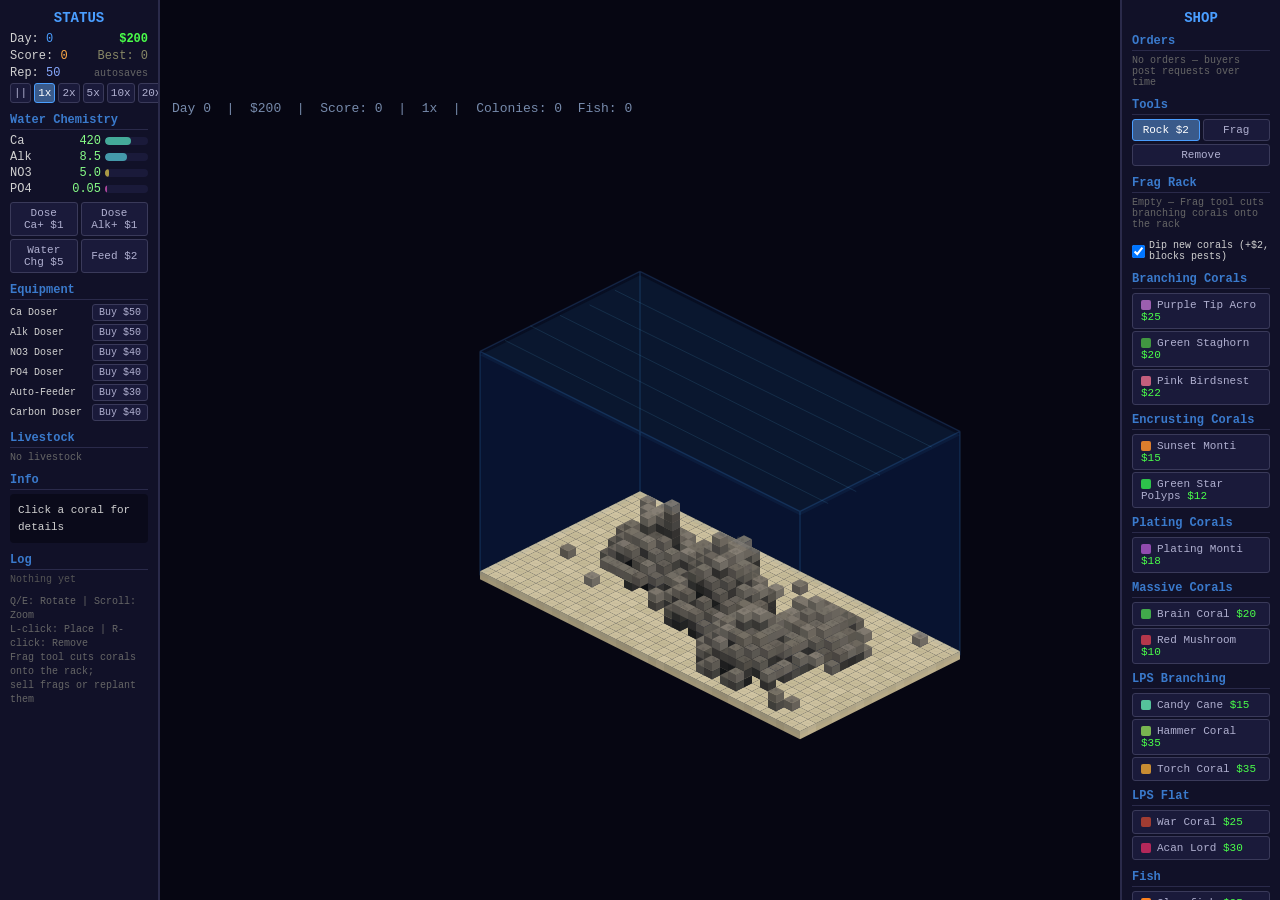
==== commit 7e2c0580: "Frag tool cuts only the clicked branch; slow growth ~30% Fragging used a z-plane guillotine that beh" ====
--- a/reef-tank-sim/index.html
+++ b/reef-tank-sim/index.html
@@ -860,21 +860,49 @@
   // Branching types: the cutting goes onto the frag rack
   if (rack.length >= RACK_SLOTS) { showMsg('Frag rack full!'); return -1; }
   const before = gs.voxels.length;
-  const aboveCut = sv => sv.z >= cutZ;
-
-  gs.voxels = gs.voxels.filter(sv => !aboveCut(sv));
+
+  // Cut only the clicked branch: flood-fill sub-voxels connected to the
+  // clicked macro cell without dipping below the cut plane, so sibling
+  // branches passing through the same height survive.
+  const sx0 = (x - ox) * SUBVOX, sy0 = (y - oy) * SUBVOX;
+  const removed = new Set();
+  const queue = [];
+  for (const sv of gs.voxels) {
+    if (sv.x >= sx0 && sv.x < sx0 + SUBVOX &&
+        sv.y >= sy0 && sv.y < sy0 + SUBVOX &&
+        sv.z >= cutZ && sv.z < cutZ + SUBVOX) {
+      const k = `${sv.x},${sv.y},${sv.z}`;
+      if (!removed.has(k)) { removed.add(k); queue.push(sv); }
+    }
+  }
+  while (queue.length) {
+    const v = queue.pop();
+    for (let dx = -1; dx <= 1; dx++) for (let dy = -1; dy <= 1; dy++) for (let dz = -1; dz <= 1; dz++) {
+      if (!dx && !dy && !dz) continue;
+      const nz = v.z + dz;
+      if (nz < cutZ) continue; // never cross below the cut plane
+      const nx = v.x + dx, ny = v.y + dy;
+      const k = `${nx},${ny},${nz}`;
+      if (removed.has(k) || !gs.voxSet.has(k)) continue;
+      removed.add(k);
+      queue.push({ x: nx, y: ny, z: nz });
+    }
+  }
+  const cut = sv => removed.has(`${sv.x},${sv.y},${sv.z}`);
+
+  gs.voxels = gs.voxels.filter(sv => !cut(sv));
   gs.voxSet = new Set(gs.voxels.map(v => `${v.x},${v.y},${v.z}`));
 
   if (gs.type === 'branching' && gs.tips) {
-    gs.tips = gs.tips.filter(t => Math.round(t.z) < cutZ);
+    gs.tips = gs.tips.filter(t => !removed.has(`${Math.round(t.x)},${Math.round(t.y)},${Math.round(t.z)}`));
   }
   if (gs.type === 'lps_branch') {
     if (gs.skelVoxels) {
-      gs.skelVoxels = gs.skelVoxels.filter(sv => !aboveCut(sv));
+      gs.skelVoxels = gs.skelVoxels.filter(sv => !cut(sv));
       gs.skelSet = new Set(gs.skelVoxels.map(v => `${v.x},${v.y},${v.z}`));
     }
     if (gs.heads) {
-      gs.heads = gs.heads.filter(h => Math.round(h.z) < cutZ);
+      gs.heads = gs.heads.filter(h => !removed.has(`${Math.round(h.x)},${Math.round(h.y)},${Math.round(h.z)}`));
     }
   }
 
@@ -1777,7 +1805,7 @@
       const gs = col.growthState;
       if (gs) {
         const mod = growthMod();
-        const amount = (col.species.growthRate || 0.03) * mod * col.health * 20;
+        const amount = (col.species.growthRate || 0.03) * mod * col.health * 14;
         gs.tick(amount);
         syncColonyMacro(col);
         consumeCA(amount * 0.3);
